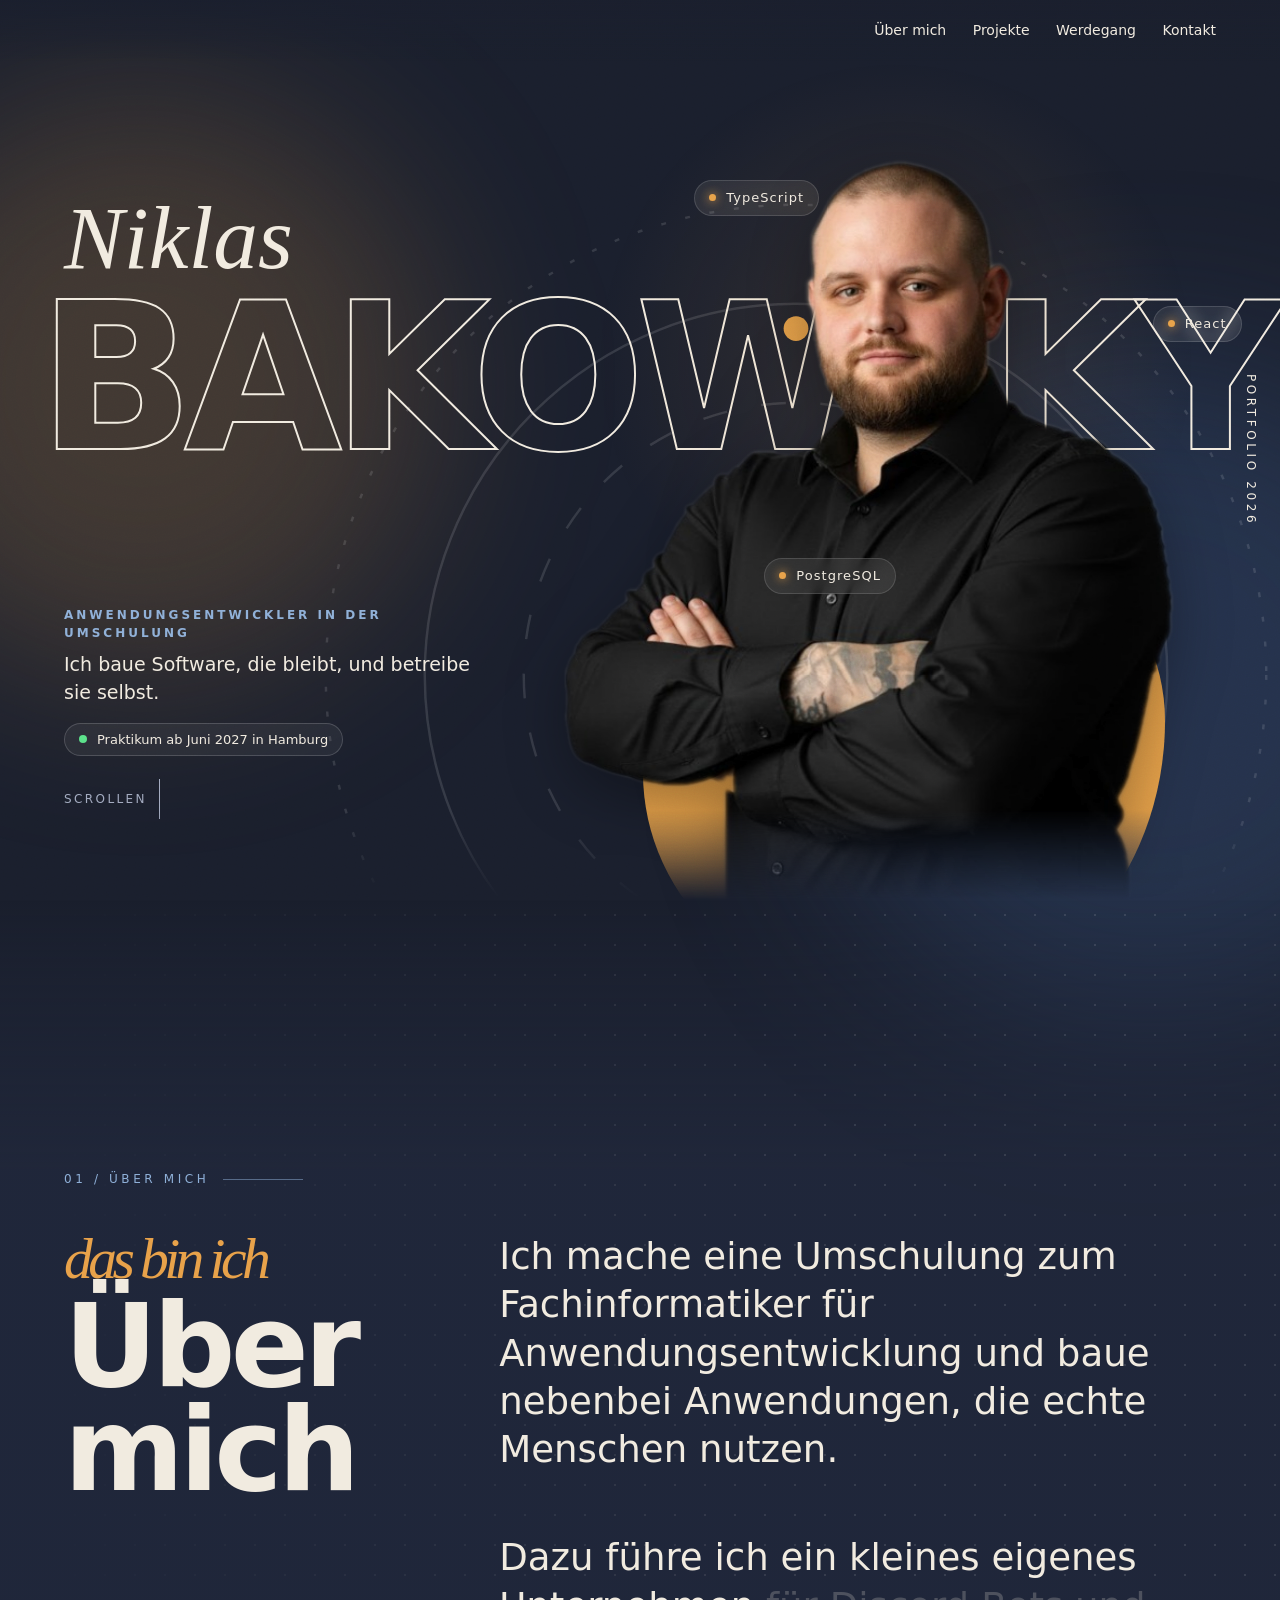
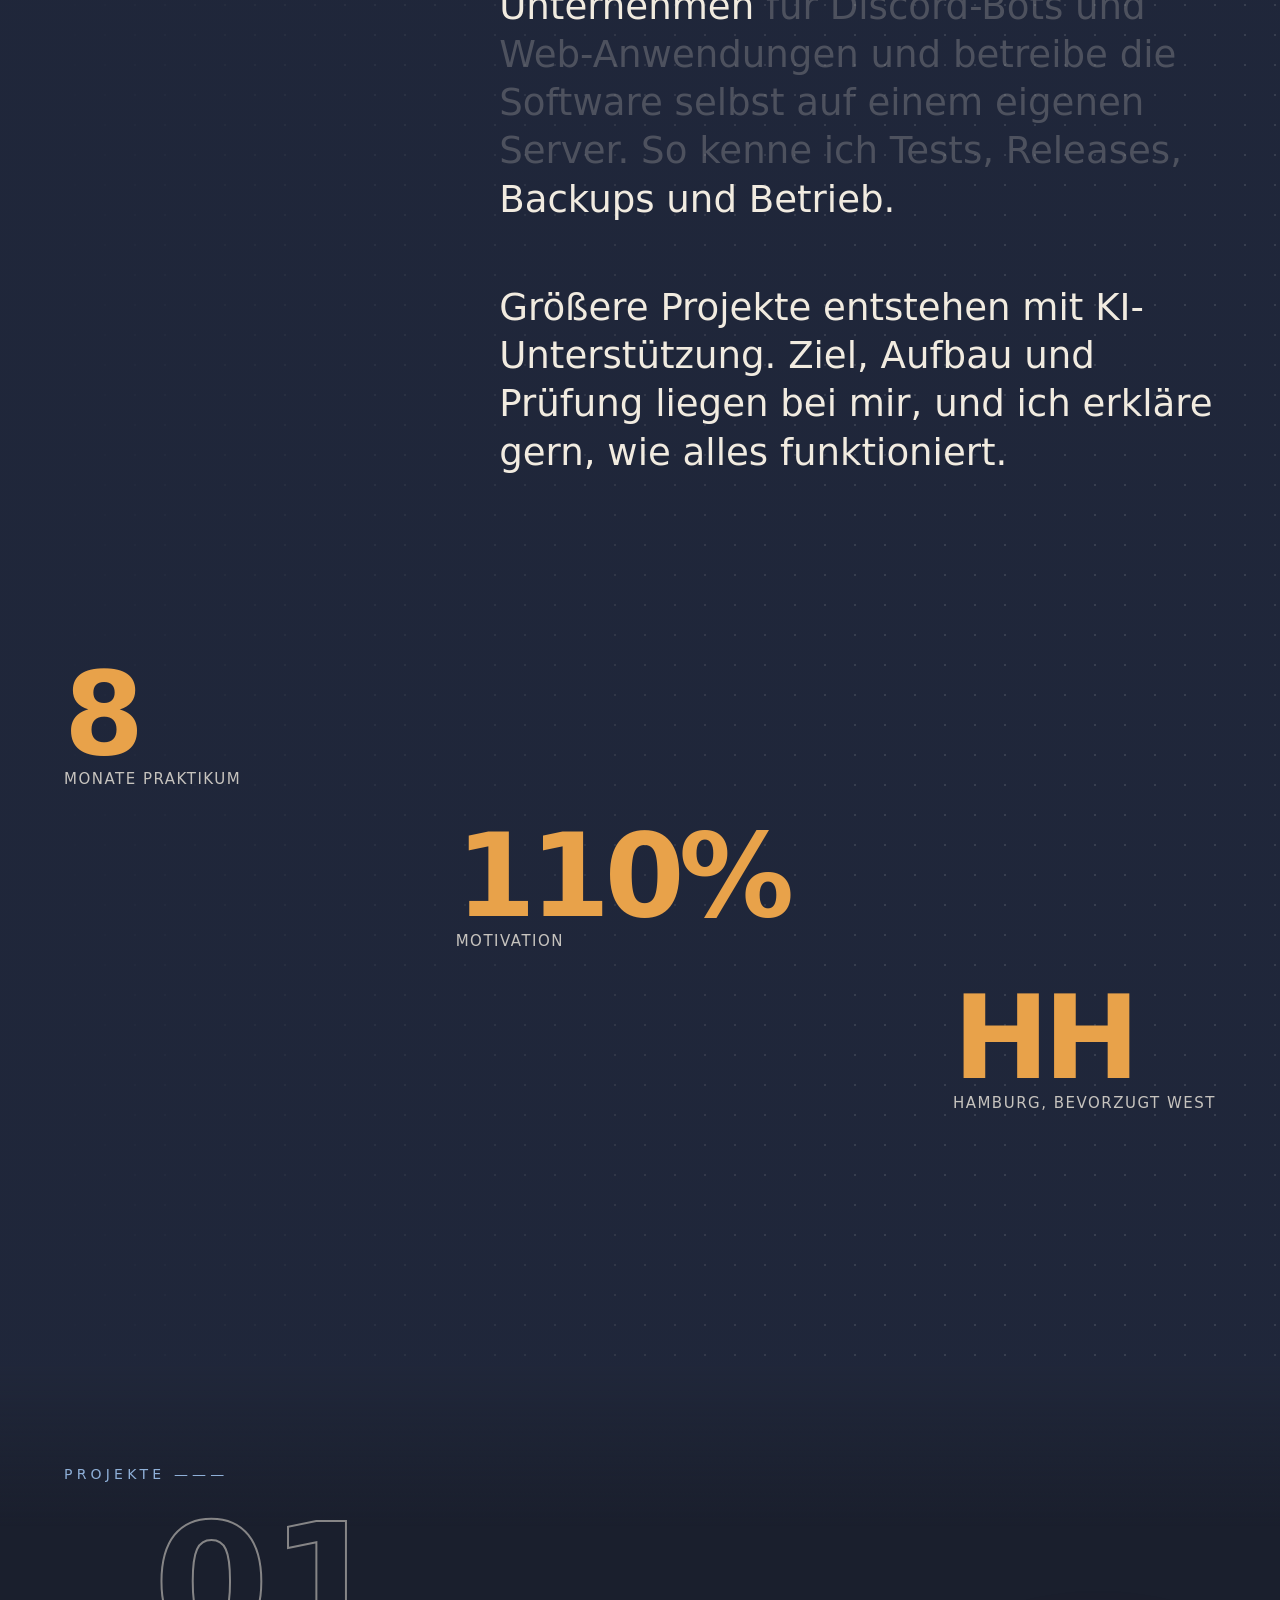
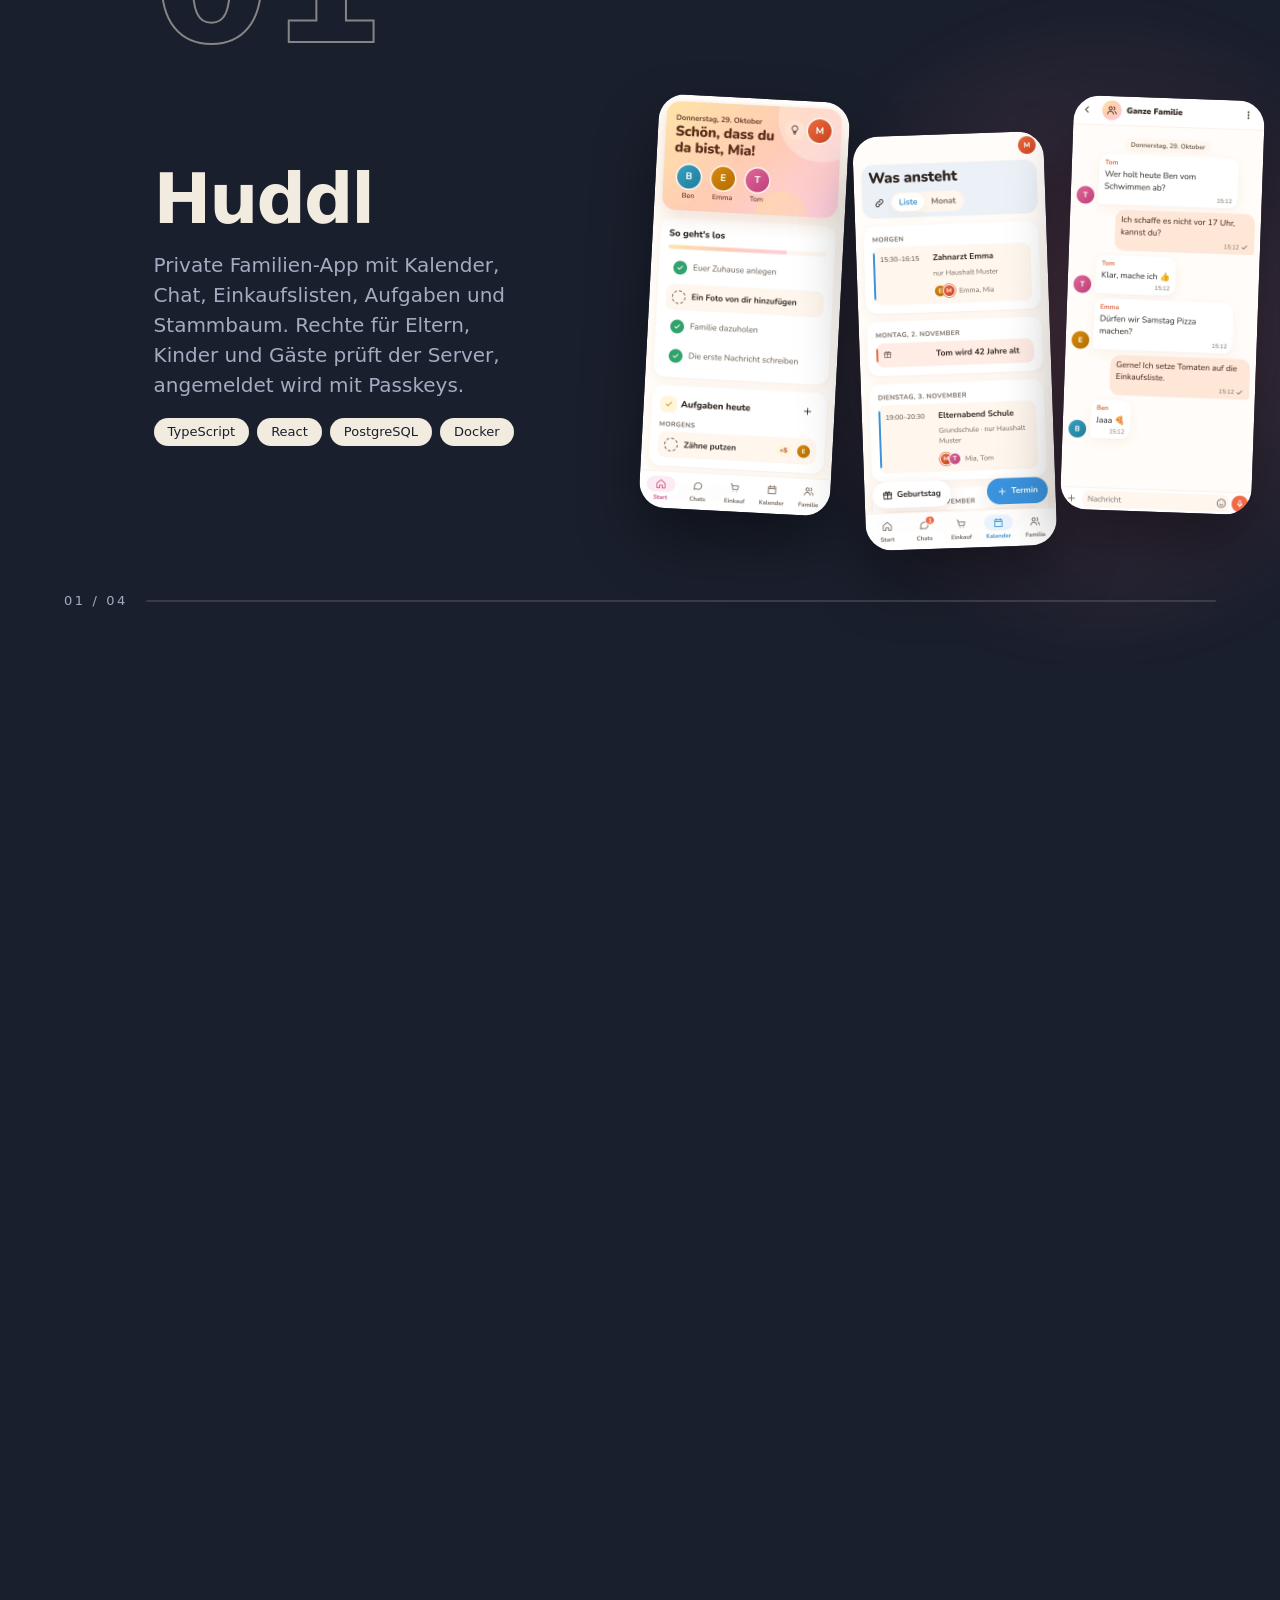
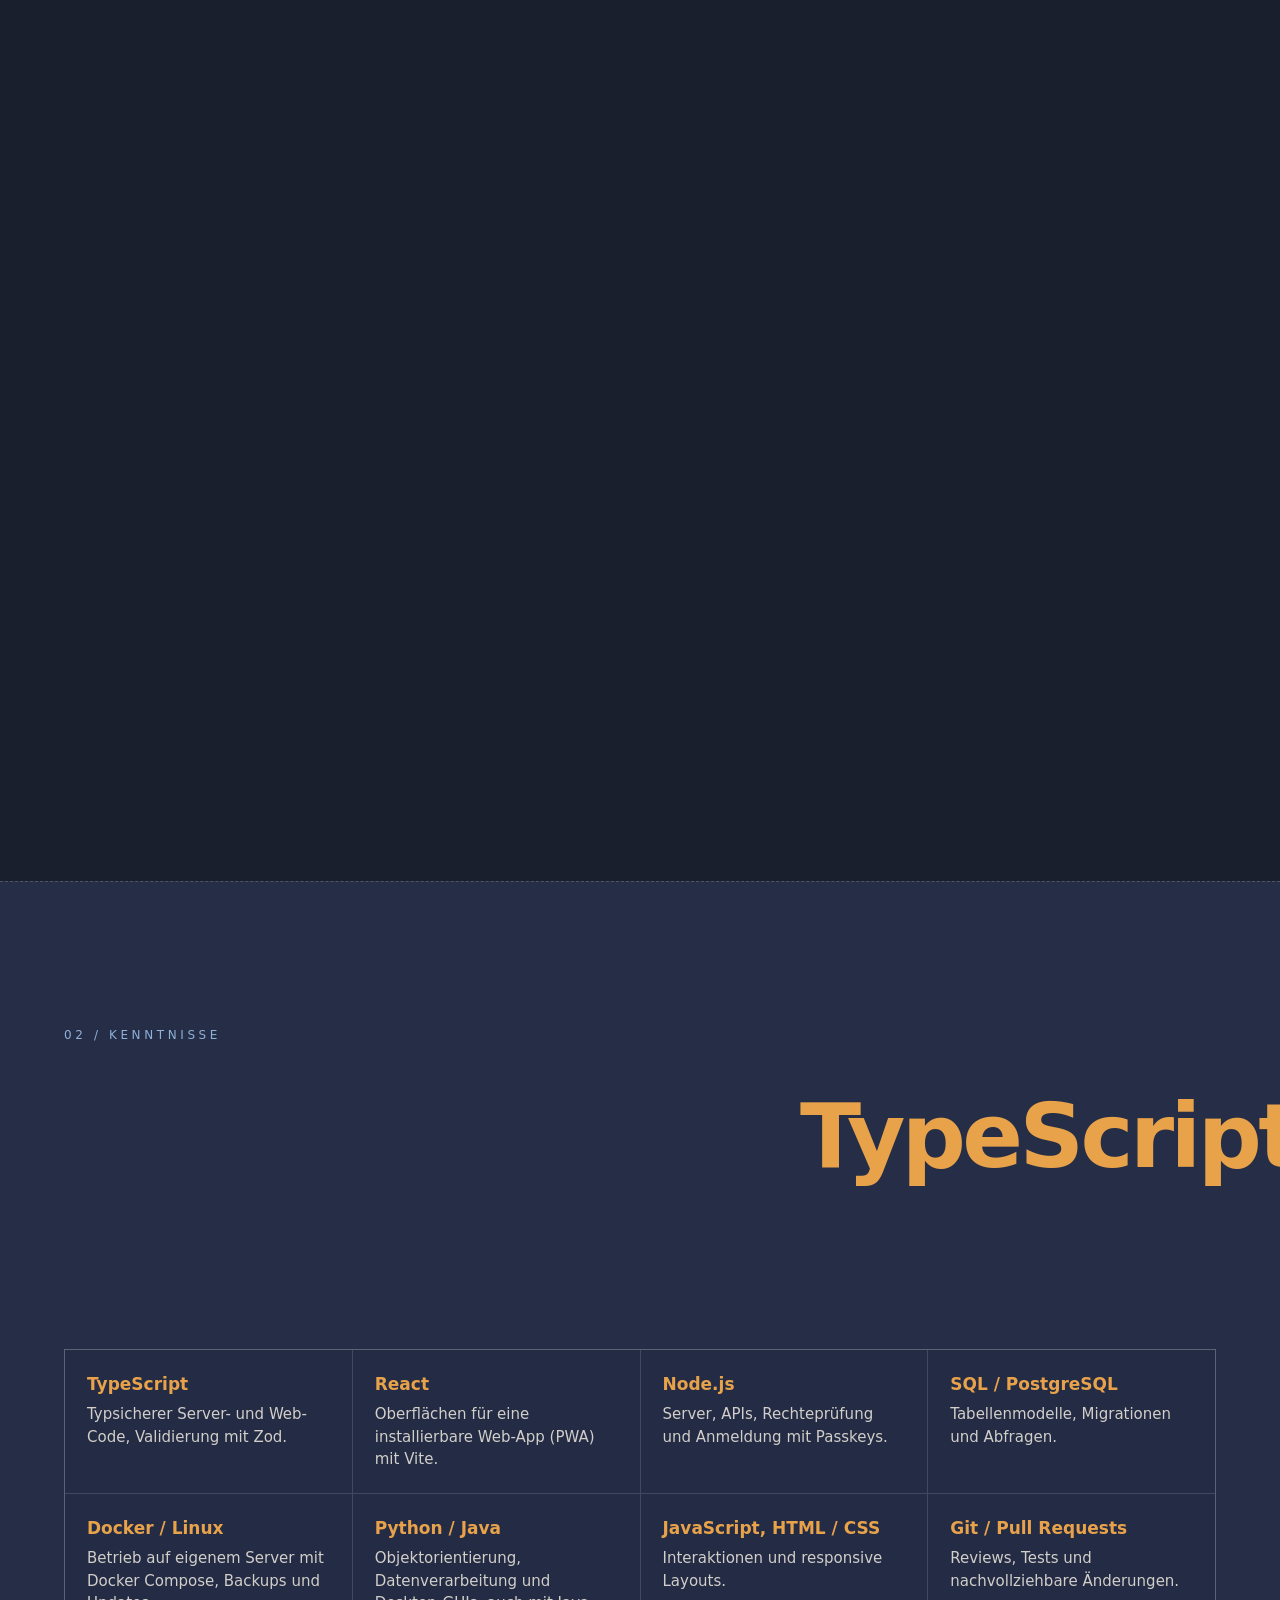
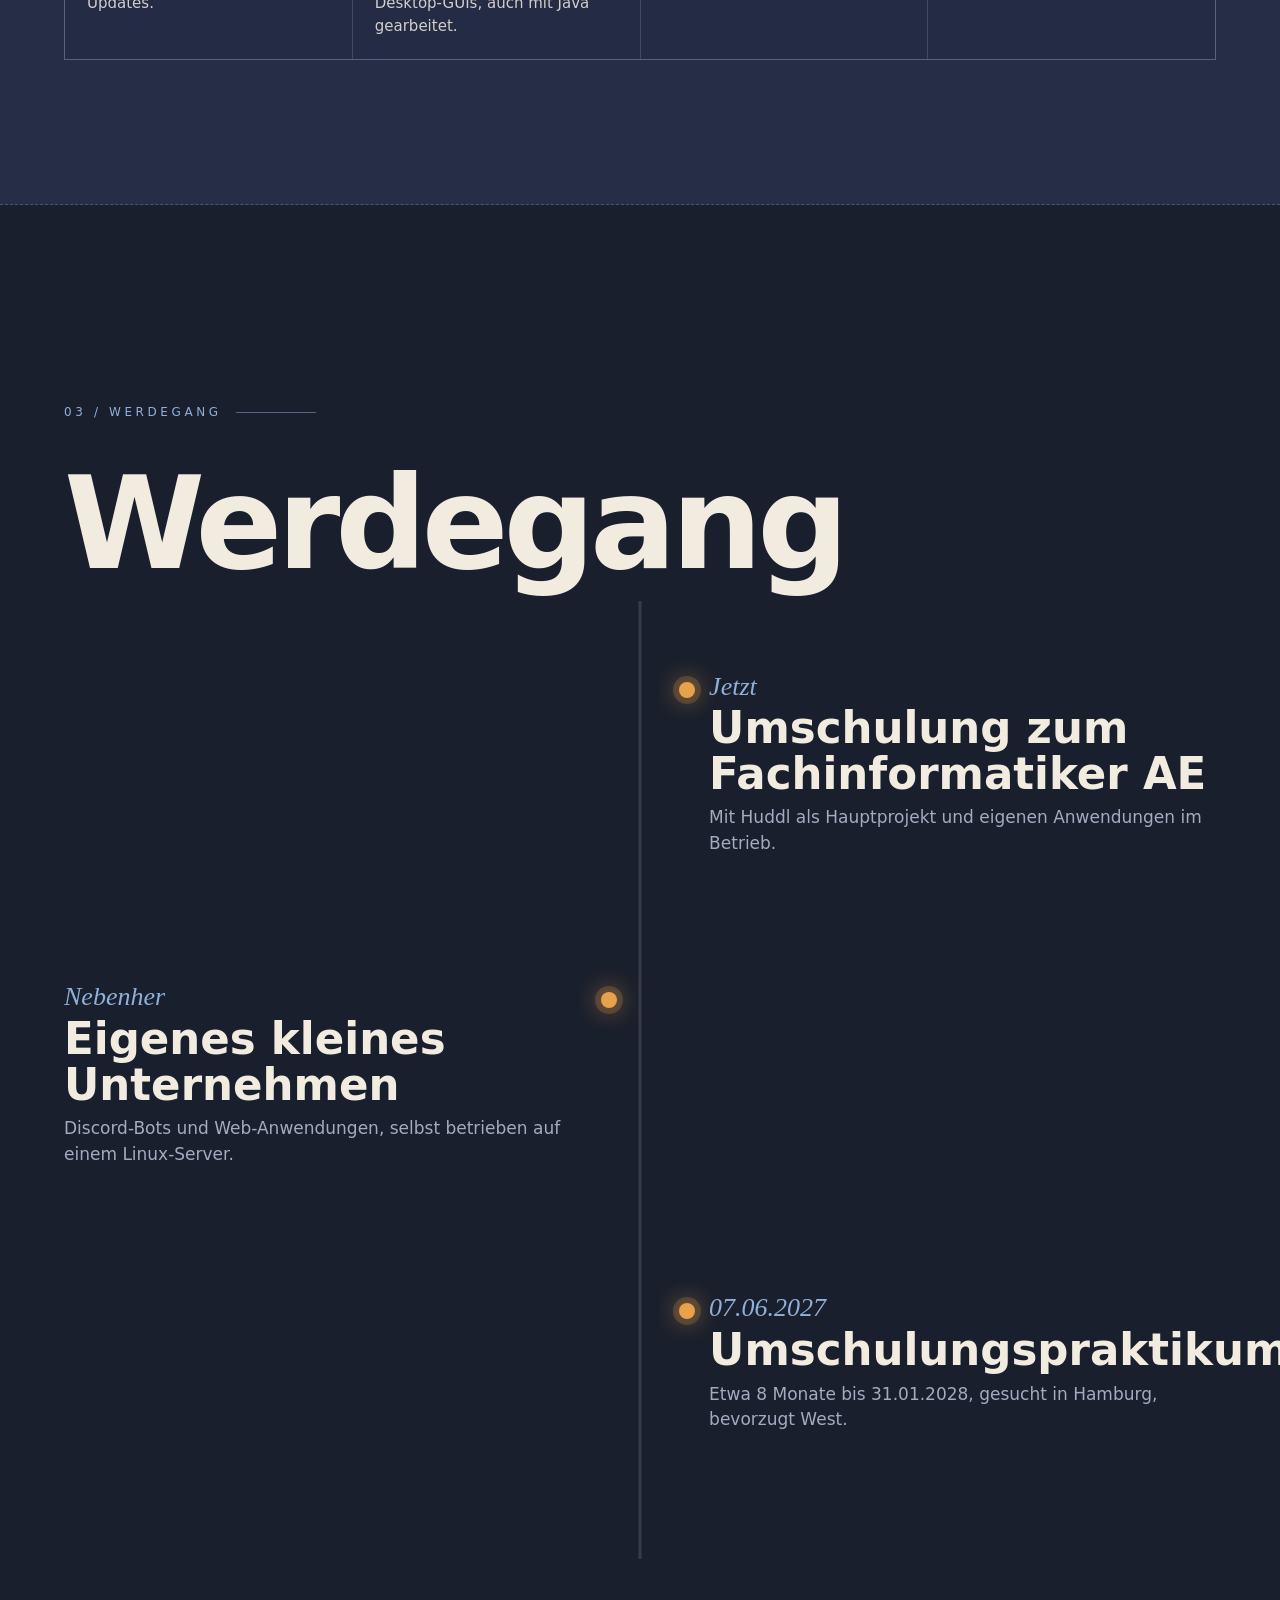
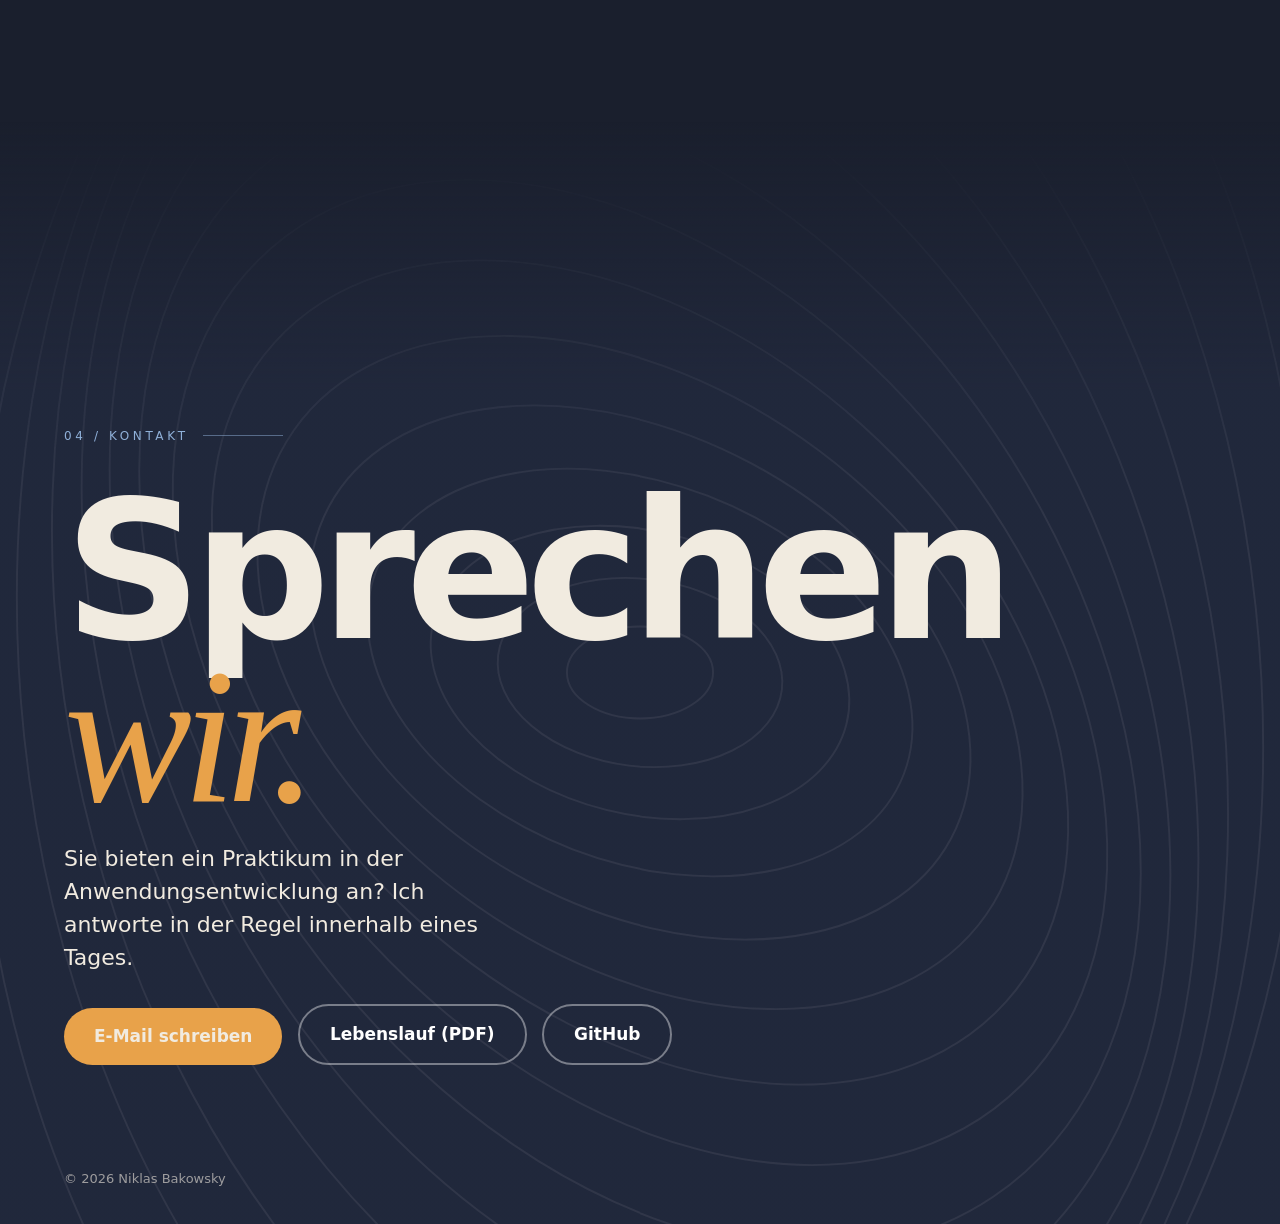
==== index.html @ 4701a584 "feat: Java in den Kenntnissen ergänzen Co-Authored-By: Claude Sonnet 5.5 <noreply@anthropic.com> Cla" ====
<!DOCTYPE html>
<html lang="de">
<head>
    <meta charset="UTF-8">
    <meta name="viewport" content="width=device-width, initial-scale=1.0">
    <meta
        name="description"
        content="Portfolio von Niklas Bakowsky: Umschulung zum Fachinformatiker für Anwendungsentwicklung, eigene Web-App Huddl mit TypeScript, React und PostgreSQL. Sucht ein Praktikum in Hamburg ab Juni 2027."
    >
    <title>Niklas Bakowsky | Anwendungsentwickler</title>
    <link rel="stylesheet" href="neu.css?v=20261116">
</head>
<body>
    <div id="progress"></div>
    <div class="orb orb-warm" id="orb-warm"></div>
    <div class="orb orb-cool" id="orb-cool"></div>

    <nav>
        <div>
            <a href="#about">Über mich</a>
            <a href="#projects">Projekte</a>
            <a href="#path">Werdegang</a>
            <a href="#contact">Kontakt</a>
        </div>
    </nav>

    <main>
        <section class="hero" id="hero">
            <svg class="rings" viewBox="0 0 400 400" fill="none" stroke="#fff" stroke-opacity=".12" aria-hidden="true">
                <circle cx="200" cy="200" r="190" stroke-dasharray="2 8"/>
                <circle cx="200" cy="200" r="150"/>
                <circle cx="200" cy="200" r="110" stroke-dasharray="10 14"/>
                <circle cx="200" cy="200" r="70"/>
                <circle cx="200" cy="60" r="5" fill="#e8a24a" stroke="none"/>
            </svg>
            <div class="forename">Niklas</div>
            <h1 class="surname" id="surname">BAKOWSKY</h1>
            <div class="blob" id="blob"></div>
            <img id="portrait" src="assets/niklas.png" width="615" height="717" alt="Niklas Bakowsky">
            <div class="intro">
                <span class="hello" id="hello" hidden></span>
                <b>ANWENDUNGSENTWICKLER IN DER UMSCHULUNG</b>
                Ich baue Software, die bleibt, und betreibe sie selbst.
                <br><span class="pill"><i></i>Praktikum ab Juni 2027 in Hamburg</span>
            </div>
            <div class="chip" style="right: 36vw; top: 20%">TypeScript</div>
            <div class="chip" style="right: 3vw; top: 34%; animation-delay: -2s">React</div>
            <div class="chip" style="right: 30vw; top: 62%; animation-delay: -4s">PostgreSQL</div>
            <div class="side">PORTFOLIO 2026</div>
            <div class="scroll-hint">SCROLLEN</div>
        </section>

        <section class="about" id="about">
            <div class="label">01 / ÜBER MICH</div>
            <div class="about-grid">
                <h2><span>das bin ich</span>Über mich</h2>
                <div id="about-text">
                    <p>Ich mache eine Umschulung zum Fachinformatiker für Anwendungsentwicklung und baue nebenbei Anwendungen, die echte Menschen nutzen.</p>
                    <p>Dazu führe ich ein kleines eigenes Unternehmen für Discord-Bots und Web-Anwendungen und betreibe die Software selbst auf einem eigenen Server. So kenne ich Tests, Releases, Backups und Betrieb.</p>
                    <p>Größere Projekte entstehen mit KI-Unterstützung. Ziel, Aufbau und Prüfung liegen bei mir, und ich erkläre gern, wie alles funktioniert.</p>
                </div>
            </div>
            <div class="nums">
                <div style="left: 0; top: 0"><b>8</b><span>Monate Praktikum</span></div>
                <div style="left: 34%; top: 18vh"><b>110%</b><span>Motivation</span></div>
                <div style="right: 0; top: 36vh"><b>HH</b><span>Hamburg, bevorzugt West</span></div>
            </div>
        </section>

        <section class="projects" id="projects">
            <div class="stage">
                <div class="project-progress"><span id="project-nr">01 / 04</span><div><i id="project-bar"></i></div></div>
                <div class="section-title">PROJEKTE ———</div>
                <div class="track" id="track">
                    <article class="project project-wide" style="--c: #e8728a44">
                        <div class="project-index">01</div>
                        <div>
                            <h3>Huddl</h3>
                            <p>Private Familien-App mit Kalender, Chat, Einkaufslisten, Aufgaben und Stammbaum. Rechte für Eltern, Kinder und Gäste prüft der Server, angemeldet wird mit Passkeys.</p>
                            <div class="tags"><i>TypeScript</i><i>React</i><i>PostgreSQL</i><i>Docker</i></div>
                        </div>
                        <div class="shots">
                            <button class="shot" type="button" data-gallery="0" aria-label="Startseite vergrößern"><img src="assets/huddl-start.webp" alt="Startseite von Huddl mit Demo-Daten" loading="lazy"></button>
                            <button class="shot" type="button" data-gallery="1" aria-label="Kalender vergrößern"><img src="assets/huddl-kalender.webp" alt="Kalender in Huddl" loading="lazy"></button>
                            <button class="shot" type="button" data-gallery="2" aria-label="Chat vergrößern"><img src="assets/huddl-chat.webp" alt="Familien-Chat in Huddl" loading="lazy"></button>
                        </div>
                    </article>
                    <article class="project" style="--c: #5b8fe244">
                        <div class="project-index">02</div>
                        <div>
                            <h3>Bots &amp; Web-Plattform</h3>
                            <p>Software für Discord-Communities mit Shop, Kundenbereich und Abos, betrieben auf einem eigenen Linux-Server mit Backups und Monitoring.</p>
                            <div class="tags"><i>TypeScript</i><i>Docker</i><i>Linux</i></div>
                        </div>
                        <div class="term">$ ./backup.sh<br>ok · verschlüsselt<br>ok · extern gesichert<br>03:17 fertig</div>
                    </article>
                    <article class="project" style="--c: #5be2a044">
                        <div class="project-index">03</div>
                        <div>
                            <h3>Klassenbot</h3>
                            <p>Discord-Bot für meine Umschulungsklasse mit Berichtsheft, Terminen und einem Wissensbereich mit rund 100 Lernartikeln.</p>
                            <div class="tags"><i>TypeScript</i><i>SQLite</i><i>Discord</i></div>
                        </div>
                        <div class="term">&gt; /berichtsheft<br>&gt; Erinnerung geplant<br>&gt; Wissen: 100 Artikel</div>
                    </article>
                    <article class="project" style="--c: #e2c05b44">
                        <div class="project-index">04</div>
                        <div>
                            <h3>Python-Projekte</h3>
                            <p>Meine ersten eigenen Anwendungen aus der Umschulung, objektorientiert und öffentlich auf GitHub.</p>
                            <div class="tags"><i>Python</i><i>Tkinter</i><i>OOP</i></div>
                            <p class="lk">
                                <a href="https://github.com/nikhh53/python-ticket-system" rel="noopener">Ticketsystem</a> ·
                                <a href="https://github.com/nikhh53/pokemon-minigame" rel="noopener">Pokémon Minigame</a>
                            </p>
                        </div>
                        <div class="term">class Ticket:<br>&nbsp;&nbsp;def schliessen(self):<br>&nbsp;&nbsp;&nbsp;&nbsp;self.status = "zu"</div>
                    </article>
                </div>
            </div>
        </section>

        <section class="skills" aria-label="Kenntnisse">
            <small class="label" style="padding: 0 5vw">02 / KENNTNISSE</small>
            <div class="row" id="skills-a" aria-hidden="true">TypeScript <span class="sep">✦</span> React <span class="sep">✦</span> Node.js <span class="sep">✦</span> PostgreSQL <span class="sep">✦</span> Docker <span class="sep">✦</span></div>
            <div class="row outline" id="skills-b" aria-hidden="true">Linux <span class="sep">✦</span> Java <span class="sep">✦</span> Python <span class="sep">✦</span> SQL <span class="sep">✦</span> Git <span class="sep">✦</span> Pull Requests <span class="sep">✦</span></div>
            <dl class="skill-list">
                <div><dt>TypeScript</dt><dd>Typsicherer Server- und Web-Code, Validierung mit Zod.</dd></div>
                <div><dt>React</dt><dd>Oberflächen für eine installierbare Web-App (PWA) mit Vite.</dd></div>
                <div><dt>Node.js</dt><dd>Server, APIs, Rechteprüfung und Anmeldung mit Passkeys.</dd></div>
                <div><dt>SQL / PostgreSQL</dt><dd>Tabellenmodelle, Migrationen und Abfragen.</dd></div>
                <div><dt>Docker / Linux</dt><dd>Betrieb auf eigenem Server mit Docker Compose, Backups und Updates.</dd></div>
                <div><dt>Python / Java</dt><dd>Objektorientierung, Datenverarbeitung und Desktop-GUIs, auch mit Java gearbeitet.</dd></div>
                <div><dt>JavaScript, HTML / CSS</dt><dd>Interaktionen und responsive Layouts.</dd></div>
                <div><dt>Git / Pull Requests</dt><dd>Reviews, Tests und nachvollziehbare Änderungen.</dd></div>
            </dl>
        </section>

        <section class="path" id="path">
            <div class="label">03 / WERDEGANG</div>
            <h2>Werdegang</h2>
            <div class="path-line-track"><i id="path-line"></i></div>
            <div class="step reveal"><small>Jetzt</small><h3>Umschulung zum Fachinformatiker AE</h3><p>Mit Huddl als Hauptprojekt und eigenen Anwendungen im Betrieb.</p></div>
            <div class="step reveal"><small>Nebenher</small><h3>Eigenes kleines Unternehmen</h3><p>Discord-Bots und Web-Anwendungen, selbst betrieben auf einem Linux-Server.</p></div>
            <div class="step reveal"><small>07.06.2027</small><h3>Umschulungspraktikum</h3><p>Etwa 8 Monate bis 31.01.2028, gesucht in Hamburg, bevorzugt West.</p></div>
        </section>

        <section class="contact" id="contact">
            <div class="label">04 / KONTAKT</div>
            <h2>Sprechen<br><em>wir.</em></h2>
            <p>Sie bieten ein Praktikum in der Anwendungsentwicklung an? Ich antworte in der Regel innerhalb eines Tages.</p>
            <a class="button" href="mailto:nikhh53@gmail.com">E-Mail schreiben</a>
            <a class="button ghost" href="lebenslauf.pdf">Lebenslauf (PDF)</a>
            <a class="button ghost" href="https://github.com/nikhh53" rel="noopener">GitHub</a>
            <div class="footer">© 2026 Niklas Bakowsky</div>
        </section>
    </main>

    <div class="lightbox" id="lightbox" hidden role="dialog" aria-modal="true" aria-label="Huddl-Screenshots">
        <button class="lightbox-close" type="button" aria-label="Schließen">×</button>
        <button class="lightbox-nav" type="button" data-step="-1" aria-label="Vorheriger Screenshot">‹</button>
        <img id="lightbox-img" alt="">
        <button class="lightbox-nav" type="button" data-step="1" aria-label="Nächster Screenshot">›</button>
        <p class="lightbox-note">Screenshots mit erfundenen Demo-Daten</p>
    </div>

    <script src="neu.js?v=20261116"></script>
</body>
</html>
---- neu.css ----
:root {
    --sand: #1a1f2d;
    --ink: #f1ebe0;
    --slate: #242c42;
    --amber: #e8a24a;
    --blue: #8fb0d8;
    --m: #a3abc0;
}

* {
    margin: 0;
    box-sizing: border-box;
}

html {
    scroll-behavior: smooth;
}

body {
    background: var(--sand);
    color: var(--ink);
    font: 17px/1.5 system-ui,sans-serif;
    overflow-x: hidden;
}

#progress {
    position: fixed;
    top: 0;
    left: 0;
    height: 4px;
    width: 100%;
    background: var(--amber);
    transform-origin: 0 50%;
    transform: scaleX(0);
    z-index: 20;
}

nav {
    position: fixed;
    top: 0;
    left: 0;
    right: 0;
    display: flex;
    justify-content: flex-end;
    align-items: center;
    padding: 20px 5vw;
    z-index: 10;
    color: var(--ink);
    font-size: 14px;
    background: linear-gradient(var(--sand),transparent);
}

nav a {
    color: inherit;
    text-decoration: none;
    margin-left: 22px;
}

.js .reveal {
    opacity: 0;
    transform: translateY(40px);
    transition: opacity .8s,transform .8s;
}

.js .reveal.in {
    opacity: 1;
    transform: none;
}

/* Hero */ .hero {
    -webkit-mask-image: linear-gradient(#000 90%,transparent);
    mask-image: linear-gradient(#000 90%,transparent);
    position: relative;
    height: 100vh;
    min-height: 620px;
    overflow: hidden;
}

.hero .surname {
    position: absolute;
    left: 3vw;
    top: 33%;
    font-size: min(16vw,280px);
    font-weight: 900;
    letter-spacing: -.05em;
    line-height: .8;
    color: transparent;
    -webkit-text-stroke: 2px var(--ink);
    white-space: nowrap;
    z-index: 1;
    will-change: transform;
}

.hero .forename {
    position: absolute;
    left: 5vw;
    top: 19%;
    font-size: min(7vw,110px);
    font-weight: 300;
    font-style: italic;
    font-family: Georgia,serif;
    z-index: 1;
}

.hero .blob {
    position: absolute;
    right: 9vw;
    bottom: -12vh;
    width: min(58vh,48vw);
    aspect-ratio: 1;
    border-radius: 46% 54% 50% 50%/55% 45% 55% 45%;
    background: var(--amber);
    z-index: 0;
    will-change: transform;
}

.hero img {
    position: absolute;
    right: 5vw;
    bottom: 0;
    width: auto;
    height: 86vh;
    z-index: 2;
    will-change: transform;
    filter: drop-shadow(0 20px 30px #00000055);
}

.hero .intro {
    position: absolute;
    left: 5vw;
    bottom: 16vh;
    max-width: min(460px,34vw);
    z-index: 3;
    font-size: 19px;
}

.hero .intro b {
    display: block;
    font-size: 12px;
    letter-spacing: .25em;
    color: var(--blue);
    margin-bottom: 8px;
}

.hero .side {
    position: absolute;
    right: 1.6vw;
    top: 50%;
    writing-mode: vertical-rl;
    font-size: 12px;
    letter-spacing: .3em;
    z-index: 3;
    transform: translateY(-50%);
}

/* Über mich */ .about {
    position: relative;
    background: var(--slate);
    color: #f1ebe0;
    padding: 30vh 5vw 18vh;
}

.about .about-grid {
    display: grid;
    grid-template-columns: .8fr 1.6fr;
    gap: 6vw;
}

.about h2 {
    position: sticky;
    top: 18vh;
    align-self: start;
    font-size: min(9vw,130px);
    line-height: .9;
    font-weight: 900;
    letter-spacing: -.04em;
}

.about h2 span {
    display: block;
    color: var(--amber);
    font-family: Georgia,serif;
    font-weight: 300;
    font-style: italic;
    font-size: .5em;
    margin-bottom: 10px;
}

.about p {
    font-size: clamp(24px,2.9vw,40px);
    line-height: 1.3;
    font-weight: 500;
    margin-bottom: 60px;
}

.about .word {
    opacity: .22;
    transition: opacity .25s;
}

.about .word.on {
    opacity: 1;
}

.nums {
    margin-top: 14vh;
    position: relative;
    height: 60vh;
}

.nums div {
    position: absolute;
}

.nums b {
    display: block;
    font-size: min(9vw,120px);
    line-height: .9;
    font-weight: 900;
    color: var(--amber);
    letter-spacing: -.05em;
}

.nums span {
    font-size: 15px;
    letter-spacing: .1em;
    text-transform: uppercase;
    opacity: .8;
}

/* Projekte */ .projects {
    position: relative;
    background: linear-gradient(var(--slate),var(--sand) 18vh);
}

.projects .stage {
    position: sticky;
    top: 0;
    height: 100vh;
    overflow: hidden;
}

.projects .section-title {
    position: absolute;
    left: 5vw;
    top: 11vh;
    font-size: 14px;
    letter-spacing: .3em;
    color: var(--blue);
    z-index: 3;
}

.track {
    position: absolute;
    left: 0;
    top: 0;
    height: 100%;
    display: flex;
    align-items: center;
    gap: 7vw;
    padding: 0 12vw 0 12vw;
    will-change: transform;
}

.project {
    flex: none;
    width: min(78vw,980px);
    display: grid;
    grid-template-columns: 1fr 1fr;
    gap: 3vw;
    align-items: center;
}

.project .project-index {
    font-size: min(13vw,180px);
    font-weight: 900;
    line-height: .8;
    color: transparent;
    -webkit-text-stroke: 2px var(--ink);
    opacity: .5;
    grid-column: 1/-1;
    margin-bottom: 1vh;
}

.project h3 {
    font-size: min(5.4vw,72px);
    line-height: 1;
    letter-spacing: -.03em;
}

.project p {
    margin-top: 16px;
    color: var(--m);
    font-size: 20px;
    max-width: 380px;
}

.tags {
    display: flex;
    gap: 8px;
    flex-wrap: wrap;
    margin-top: 18px;
}

.tags i {
    font-style: normal;
    background: var(--ink);
    color: var(--sand);
    border-radius: 99px;
    padding: 4px 14px;
    font-size: 13px;
}

.project .shot {
    padding: 0;
    border: 0;
    background: none;
    cursor: zoom-in;
    transform: rotate(3deg);
    transition: transform .3s;
}

.project .shot:hover {
    transform: rotate(0) scale(1.03);
}

.project img {
    display: block;
    width: auto;
    max-width: 100%;
    max-height: 50vh;
    border-radius: 26px;
    box-shadow: 0 30px 60px #00000066;
}

.term {
    background: #0f1320;
    color: #bfe8c8;
    border-radius: 18px;
    padding: 22px;
    font: 15px/1.7 ui-monospace,Consolas,monospace;
    transform: rotate(-2deg);
    box-shadow: 0 30px 60px #00000066;
}

/* Kenntnisse */ .skills {
    background: #2b3552;
    padding: 16vh 0;
    overflow: hidden;
}

.skills .row {
    color: var(--amber);
    white-space: nowrap;
    font-size: min(7vw,100px);
    font-weight: 900;
    letter-spacing: -.04em;
    line-height: 1.05;
    will-change: transform;
}

.skills .row.outline {
    -webkit-text-stroke: 2px var(--ink);
    color: transparent;
}

.skills small {
    display: block;
    padding: 0 5vw 4vh;
    letter-spacing: .3em;
    font-size: 12px;
}

/* Werdegang */ .path {
    padding: 22vh 5vw 18vh;
    position: relative;
}

.path h2 {
    font-size: min(10vw,150px);
    font-weight: 900;
    letter-spacing: -.04em;
    line-height: .9;
    margin-bottom: 10vh;
}

.path .path-line-track {
    position: absolute;
    left: 50%;
    top: 44vh;
    bottom: 18vh;
    width: 3px;
    background: #ffffff22;
    transform: translateX(-50%);
}

.path .path-line-track i {
    display: block;
    width: 100%;
    height: 100%;
    background: var(--blue);
    transform-origin: 0 0;
    transform: scaleY(0);
}

.path .step {
    width: 44%;
    margin-bottom: 14vh;
    position: relative;
}

.path .step:nth-child(odd) {
    margin-left: 0;
}

.path .step:nth-child(even) {
    margin-left: 56%;
}

.path .step small {
    font: italic 26px Georgia,serif;
    color: var(--blue);
}

.path .step h3 {
    font-size: clamp(26px,3.4vw,46px);
    line-height: 1.05;
    margin: 4px 0 8px;
}

.path .step p {
    color: var(--m);
}

/* Kontakt */ .contact {
    position: relative;
    background: linear-gradient(var(--sand),var(--slate) 30vh);
    color: #f1ebe0;
    padding: 34vh 5vw 0;
    min-height: 110vh;
    overflow: hidden;
}

.contact h2 {
    font-size: min(15vw,240px);
    font-weight: 900;
    letter-spacing: -.05em;
    line-height: .85;
}

.contact h2 em {
    font-family: Georgia,serif;
    font-weight: 300;
    color: var(--amber);
}

.contact p {
    margin: 24px 0;
    font-size: 22px;
    max-width: 420px;
}

.button {
    display: inline-block;
    background: var(--amber);
    color: var(--ink);
    padding: 16px 30px;
    border-radius: 99px;
    font-weight: 700;
    margin: 6px 10px 6px 0;
    text-decoration: none;
}

.button.ghost {
    background: transparent;
    color: #fff;
    border: 2px solid #fff6;
}

.footer {
    margin-top: 10vh;
    padding-bottom: 4vh;
    font-size: 13px;
    opacity: .6;
}

@media(max-width:800px) {
    .project-wide {
        width: 82vw;
        grid-template-columns: 1fr;
    }
    .shots img {
        max-height: 22vh;
    }
    .hero .surname {
        font-size: 16.5vw;
        top: 24%;
    }
    .hero .forename {
        font-size: 11vw;
        top: 14%;
    }
    .hero img {
        height: 40vh;
        right: -10vw;
    }
    .hero .blob {
        width: 70vw;
        right: -10vw;
    }
    .hero .intro {
        top: 36%;
        bottom: auto;
        max-width: 230px;
        font-size: 16px;
    }
    .hero .side,nav a {
        display: none;
    }
    .about .about-grid {
        grid-template-columns: 1fr;
    }
    .about h2 {
        position: static;
        margin-bottom: 6vh;
        font-size: 18vw;
    }
    .project {
        grid-template-columns: 1fr;
        width: 82vw;
    }
    .project h3 {
        font-size: 9vw;
    }
    .project p {
        font-size: 16px;
    }
    .project .project-index {
        font-size: 22vw;
    }
    .project img {
        max-width: 130px;
    }
    .projects .section-title {
        top: 10vh;
    }
    .path .step,.path .step:nth-child(even) {
        width: 84%;
        margin-left: 16%;
    }
    .path .path-line-track {
        left: 4%;
    }
    .contact h2 {
        font-size: 19vw;
    }
    .nums {
        height: 70vh;
    }
}

body:before {
    content: "";
    position: fixed;
    inset: 0;
    background: url("data:image/svg+xml,%3Csvg%20xmlns%3D%27http%3A//www.w3.org/2000/svg%27%20width%3D%27220%27%20height%3D%27220%27%3E%3Cfilter%20id%3D%27n%27%3E%3CfeTurbulence%20type%3D%27fractalNoise%27%20baseFrequency%3D%27.9%27%20numOctaves%3D%272%27%20stitchTiles%3D%27stitch%27/%3E%3C/filter%3E%3Crect%20width%3D%27100%25%27%20height%3D%27100%25%27%20filter%3D%27url%28%23n%29%27/%3E%3C/svg%3E");
    opacity: .07;
    pointer-events: none;
    z-index: 30;
    mix-blend-mode: overlay;
}

.orb {
    position: fixed;
    border-radius: 50%;
    filter: blur(90px);
    z-index: -1;
    pointer-events: none;
    will-change: transform;
}

.orb-warm {
    width: 46vw;
    height: 46vw;
    background: #e8a24a30;
    left: -12vw;
    top: 10vh;
}

.orb-cool {
    width: 52vw;
    height: 52vw;
    background: #3d5a8a55;
    right: -16vw;
    top: 40vh;
}

.about {
    background: linear-gradient(transparent,rgba(36,44,66,.62) 30vh)!important;
}

.projects {
    background: linear-gradient(rgba(36,44,66,.62),transparent 18vh)!important;
}

.skills {
    background: rgba(43,53,82,.7)!important;
}

.contact {
    background: linear-gradient(transparent,rgba(36,44,66,.7) 30vh)!important;
}

.label {
    font-size: 12px;
    letter-spacing: .3em;
    color: var(--blue);
    display: flex;
    align-items: center;
    gap: 14px;
    margin-bottom: 5vh;
}

.label:after {
    content: "";
    height: 1px;
    width: 80px;
    background: var(--blue);
    opacity: .5;
}

.about:after {
    content: "";
    position: absolute;
    inset: 0;
    background-image: radial-gradient(#ffffff1c 1.2px,transparent 1.3px);
    background-size: 30px 30px;
    -webkit-mask-image: linear-gradient(90deg,transparent,#000 70%);
    mask-image: linear-gradient(90deg,transparent,#000 70%);
    pointer-events: none;
}

.about>* {
    position: relative;
    z-index: 1;
}

.hero:after {
    content: "";
    position: absolute;
    inset: 0;
    background: radial-gradient(500px circle at var(--mx,70%) var(--my,40%),#e8a24a1f,transparent 60%);
    pointer-events: none;
    z-index: 1;
}

.rings {
    position: absolute;
    right: calc(9vw - 14vh);
    bottom: -30vh;
    width: min(110vh,90vw);
    aspect-ratio: 1;
    z-index: 0;
    animation: sp 60s linear infinite;
}

@keyframes sp {
    to {
        transform: rotate(360deg);
    }
}

.chip {
    position: absolute;
    z-index: 3;
    font-size: 13px;
    letter-spacing: .08em;
    display: flex;
    align-items: center;
    gap: 10px;
    color: var(--ink);
    background: #ffffff12;
    border: 1px solid #ffffff22;
    backdrop-filter: blur(8px);
    padding: 7px 14px;
    border-radius: 99px;
    animation: fl 6s ease-in-out infinite;
}

.chip:before {
    content: "";
    width: 7px;
    height: 7px;
    border-radius: 50%;
    background: var(--amber);
    box-shadow: 0 0 10px var(--amber);
}

@keyframes fl {
    50% {
        transform: translateY(-10px);
    }
}

.pill {
    display: inline-flex;
    align-items: center;
    gap: 10px;
    margin-top: 16px;
    font-size: 13px;
    border: 1px solid #ffffff2a;
    border-radius: 99px;
    padding: 6px 14px;
    background: #ffffff0d;
}

.pill i {
    width: 8px;
    height: 8px;
    border-radius: 50%;
    background: #5be28a;
    box-shadow: 0 0 0 0 #5be28a;
    animation: pu 2s infinite;
}

@keyframes pu {
    70% {
        box-shadow: 0 0 0 10px #5be28a00;
    }
}

.project:before {
    content: "";
    position: absolute;
    width: 60%;
    aspect-ratio: 1;
    right: -10%;
    top: 10%;
    background: radial-gradient(var(--c,#e8a24a33),transparent 65%);
    z-index: -1;
    filter: blur(20px);
}

.project {
    position: relative;
}

.project-progress {
    position: absolute;
    left: 5vw;
    right: 5vw;
    bottom: 6vh;
    display: flex;
    align-items: center;
    gap: 18px;
    font-size: 13px;
    letter-spacing: .2em;
    color: var(--m);
    z-index: 3;
}

.project-progress div {
    flex: 1;
    height: 2px;
    background: #ffffff22;
    border-radius: 9px;
    overflow: hidden;
}

.project-progress i {
    display: block;
    height: 100%;
    background: var(--amber);
    width: 0;
}

.skills .sep {
    color: var(--ink);
    opacity: .5;
    margin: 0 .15em;
    font-size: .5em;
    vertical-align: middle;
}

.skills {
    border-top: 1px dashed #ffffff30;
    border-bottom: 1px dashed #ffffff30;
}

.path .step:before {
    content: "";
    position: absolute;
    top: 10px;
    width: 16px;
    height: 16px;
    border-radius: 50%;
    background: var(--amber);
    box-shadow: 0 0 0 6px #e8a24a33,0 0 24px var(--amber);
}

.path .step:nth-child(odd):before {
    left: calc(100% + 6%);
}

.path .step:nth-child(even):before {
    left: -6%;
}

.contact:before {
    content: "";
    position: absolute;
    inset: 0;
    background: url("data:image/svg+xml,%3Csvg%20xmlns%3D%27http%3A//www.w3.org/2000/svg%27%20width%3D%27800%27%20height%3D%27600%27%3E%3Cellipse%20cx%3D%27400%27%20cy%3D%27300%27%20rx%3D%2740%27%20ry%3D%2725%27%20transform%3D%27rotate%280%20400%20300%29%27%20fill%3D%27none%27%20stroke%3D%27white%27%20stroke-opacity%3D%27.07%27/%3E%3Cellipse%20cx%3D%27400%27%20cy%3D%27300%27%20rx%3D%2778%27%20ry%3D%2751%27%20transform%3D%27rotate%287%20400%20300%29%27%20fill%3D%27none%27%20stroke%3D%27white%27%20stroke-opacity%3D%27.07%27/%3E%3Cellipse%20cx%3D%27400%27%20cy%3D%27300%27%20rx%3D%27116%27%20ry%3D%2777%27%20transform%3D%27rotate%2814%20400%20300%29%27%20fill%3D%27none%27%20stroke%3D%27white%27%20stroke-opacity%3D%27.07%27/%3E%3Cellipse%20cx%3D%27400%27%20cy%3D%27300%27%20rx%3D%27154%27%20ry%3D%27103%27%20transform%3D%27rotate%2821%20400%20300%29%27%20fill%3D%27none%27%20stroke%3D%27white%27%20stroke-opacity%3D%27.07%27/%3E%3Cellipse%20cx%3D%27400%27%20cy%3D%27300%27%20rx%3D%27192%27%20ry%3D%27129%27%20transform%3D%27rotate%2828%20400%20300%29%27%20fill%3D%27none%27%20stroke%3D%27white%27%20stroke-opacity%3D%27.07%27/%3E%3Cellipse%20cx%3D%27400%27%20cy%3D%27300%27%20rx%3D%27230%27%20ry%3D%27155%27%20transform%3D%27rotate%2835%20400%20300%29%27%20fill%3D%27none%27%20stroke%3D%27white%27%20stroke-opacity%3D%27.07%27/%3E%3Cellipse%20cx%3D%27400%27%20cy%3D%27300%27%20rx%3D%27268%27%20ry%3D%27181%27%20transform%3D%27rotate%2842%20400%20300%29%27%20fill%3D%27none%27%20stroke%3D%27white%27%20stroke-opacity%3D%27.07%27/%3E%3Cellipse%20cx%3D%27400%27%20cy%3D%27300%27%20rx%3D%27306%27%20ry%3D%27207%27%20transform%3D%27rotate%2849%20400%20300%29%27%20fill%3D%27none%27%20stroke%3D%27white%27%20stroke-opacity%3D%27.07%27/%3E%3Cellipse%20cx%3D%27400%27%20cy%3D%27300%27%20rx%3D%27344%27%20ry%3D%27233%27%20transform%3D%27rotate%2856%20400%20300%29%27%20fill%3D%27none%27%20stroke%3D%27white%27%20stroke-opacity%3D%27.07%27/%3E%3Cellipse%20cx%3D%27400%27%20cy%3D%27300%27%20rx%3D%27382%27%20ry%3D%27259%27%20transform%3D%27rotate%2863%20400%20300%29%27%20fill%3D%27none%27%20stroke%3D%27white%27%20stroke-opacity%3D%27.07%27/%3E%3Cellipse%20cx%3D%27400%27%20cy%3D%27300%27%20rx%3D%27420%27%20ry%3D%27285%27%20transform%3D%27rotate%2870%20400%20300%29%27%20fill%3D%27none%27%20stroke%3D%27white%27%20stroke-opacity%3D%27.07%27/%3E%3Cellipse%20cx%3D%27400%27%20cy%3D%27300%27%20rx%3D%27458%27%20ry%3D%27311%27%20transform%3D%27rotate%2877%20400%20300%29%27%20fill%3D%27none%27%20stroke%3D%27white%27%20stroke-opacity%3D%27.07%27/%3E%3Cellipse%20cx%3D%27400%27%20cy%3D%27300%27%20rx%3D%27496%27%20ry%3D%27337%27%20transform%3D%27rotate%2884%20400%20300%29%27%20fill%3D%27none%27%20stroke%3D%27white%27%20stroke-opacity%3D%27.07%27/%3E%3Cellipse%20cx%3D%27400%27%20cy%3D%27300%27%20rx%3D%27534%27%20ry%3D%27363%27%20transform%3D%27rotate%2891%20400%20300%29%27%20fill%3D%27none%27%20stroke%3D%27white%27%20stroke-opacity%3D%27.07%27/%3E%3C/svg%3E") center/cover;
    -webkit-mask-image: linear-gradient(transparent,#000 45vh);
    mask-image: linear-gradient(transparent,#000 45vh);
    pointer-events: none;
}

.contact>* {
    position: relative;
}

.button {
    position: relative;
    overflow: hidden;
    transition: transform .25s;
}

.button:hover {
    transform: translateY(-3px) scale(1.03);
}

.button:after {
    content: "";
    position: absolute;
    top: 0;
    left: -80%;
    width: 50%;
    height: 100%;
    background: linear-gradient(100deg,transparent,#fff7,transparent);
    transform: skewX(-20deg);
    transition: left .6s;
}

.button:hover:after {
    left: 130%;
}

.scroll-hint {
    position: absolute;
    left: 5vw;
    bottom: 9vh;
    font-size: 12px;
    letter-spacing: .2em;
    color: var(--m);
    z-index: 3;
    display: flex;
    gap: 12px;
    align-items: center;
}

.scroll-hint:after {
    content: "";
    width: 1px;
    height: 40px;
    background: var(--m);
    animation: dr 2s infinite;
}

@keyframes dr {
    50% {
        transform: scaleY(.3);
        transform-origin: 0 0;
    }
}

@media(max-width:800px) {
    .chip {
        display: none;
    }
    .path .step:nth-child(odd):before,.path .step:nth-child(even):before {
        left: -12%;
    }
}

@media(prefers-reduced-motion:reduce) {
    html {
        scroll-behavior: auto;
    }
    .js .reveal {
        opacity: 1;
        transform: none;
    }
}

.projects .stage {
    overflow-x: auto;
}

.js .projects .stage {
    overflow: hidden;
}

.footer a {
    color: inherit;
}

.project a {
    color: var(--amber);
}

.project .lk {
    margin-top: 14px;
    font-size: 15px;
}

.hello[hidden] {
    display: none;
}

.hello {
    display: block;
    color: var(--amber);
    font-size: 14px;
    letter-spacing: .2em;
    margin-bottom: 8px;
}

.visually-hidden {
    position: absolute;
    width: 1px;
    height: 1px;
    overflow: hidden;
    clip-path: inset(50%);
}

.skills .skill-list {
    display: grid;
    grid-template-columns: repeat(4,1fr);
    gap: 1px;
    margin: 8vh 5vw 0;
    background: #ffffff22;
    border: 1px solid #ffffff22;
}

.skill-list div {
    padding: 22px;
    background: #232b45;
}

.skill-list dt {
    font-weight: 700;
    color: var(--amber);
    margin-bottom: 6px;
}

.skill-list dd {
    color: var(--ink);
    font-size: 15px;
    opacity: .85;
}

.lightbox {
    position: fixed;
    inset: 0;
    z-index: 40;
    display: flex;
    align-items: center;
    justify-content: center;
    gap: 2vw;
    background: #0b0e17ee;
    backdrop-filter: blur(6px);
}

.lightbox[hidden] {
    display: none;
}

.lightbox img {
    max-width: min(80vw,520px);
    max-height: 86vh;
    border-radius: 24px;
    box-shadow: 0 30px 80px #000;
}

.lightbox button {
    border: 0;
    color: var(--ink);
    background: #ffffff1a;
    font-size: 30px;
    width: 52px;
    height: 52px;
    border-radius: 50%;
    cursor: pointer;
}

.lightbox button:hover {
    background: #ffffff33;
}

.lightbox-close {
    position: absolute;
    top: 20px;
    right: 20px;
}

.lightbox-note {
    position: absolute;
    bottom: 18px;
    font-size: 13px;
    color: var(--m);
}

.project-wide {
    width: min(100vw,1180px);
    grid-template-columns: 1fr 1.5fr;
}

.shots {
    display: flex;
    gap: 18px;
    align-items: center;
}

.shots .shot:nth-child(2) {
    transform: rotate(-2deg) translateY(4vh);
}

.shots .shot:nth-child(3) {
    transform: rotate(2deg);
}

.shots .shot:hover {
    transform: rotate(0) scale(1.04);
}

.shots img {
    max-height: 46vh;
}

@media(max-width:800px) {
    .project-wide {
        width: 82vw;
        grid-template-columns: 1fr;
    }
    .shots {
        gap: 10px;
    }
    .shots img {
        max-height: 22vh;
    }
    .hero .intro {
        max-width: 230px;
    }
    .path .step,.path .step:nth-child(even) {
        width: calc(100% - 14vw);
        margin-left: 14vw;
    }
    .path .path-line-track {
        left: 3vw;
    }
    .path .step:nth-child(odd):before,.path .step:nth-child(even):before {
        left: calc(-16vw - 8px);
    }
}
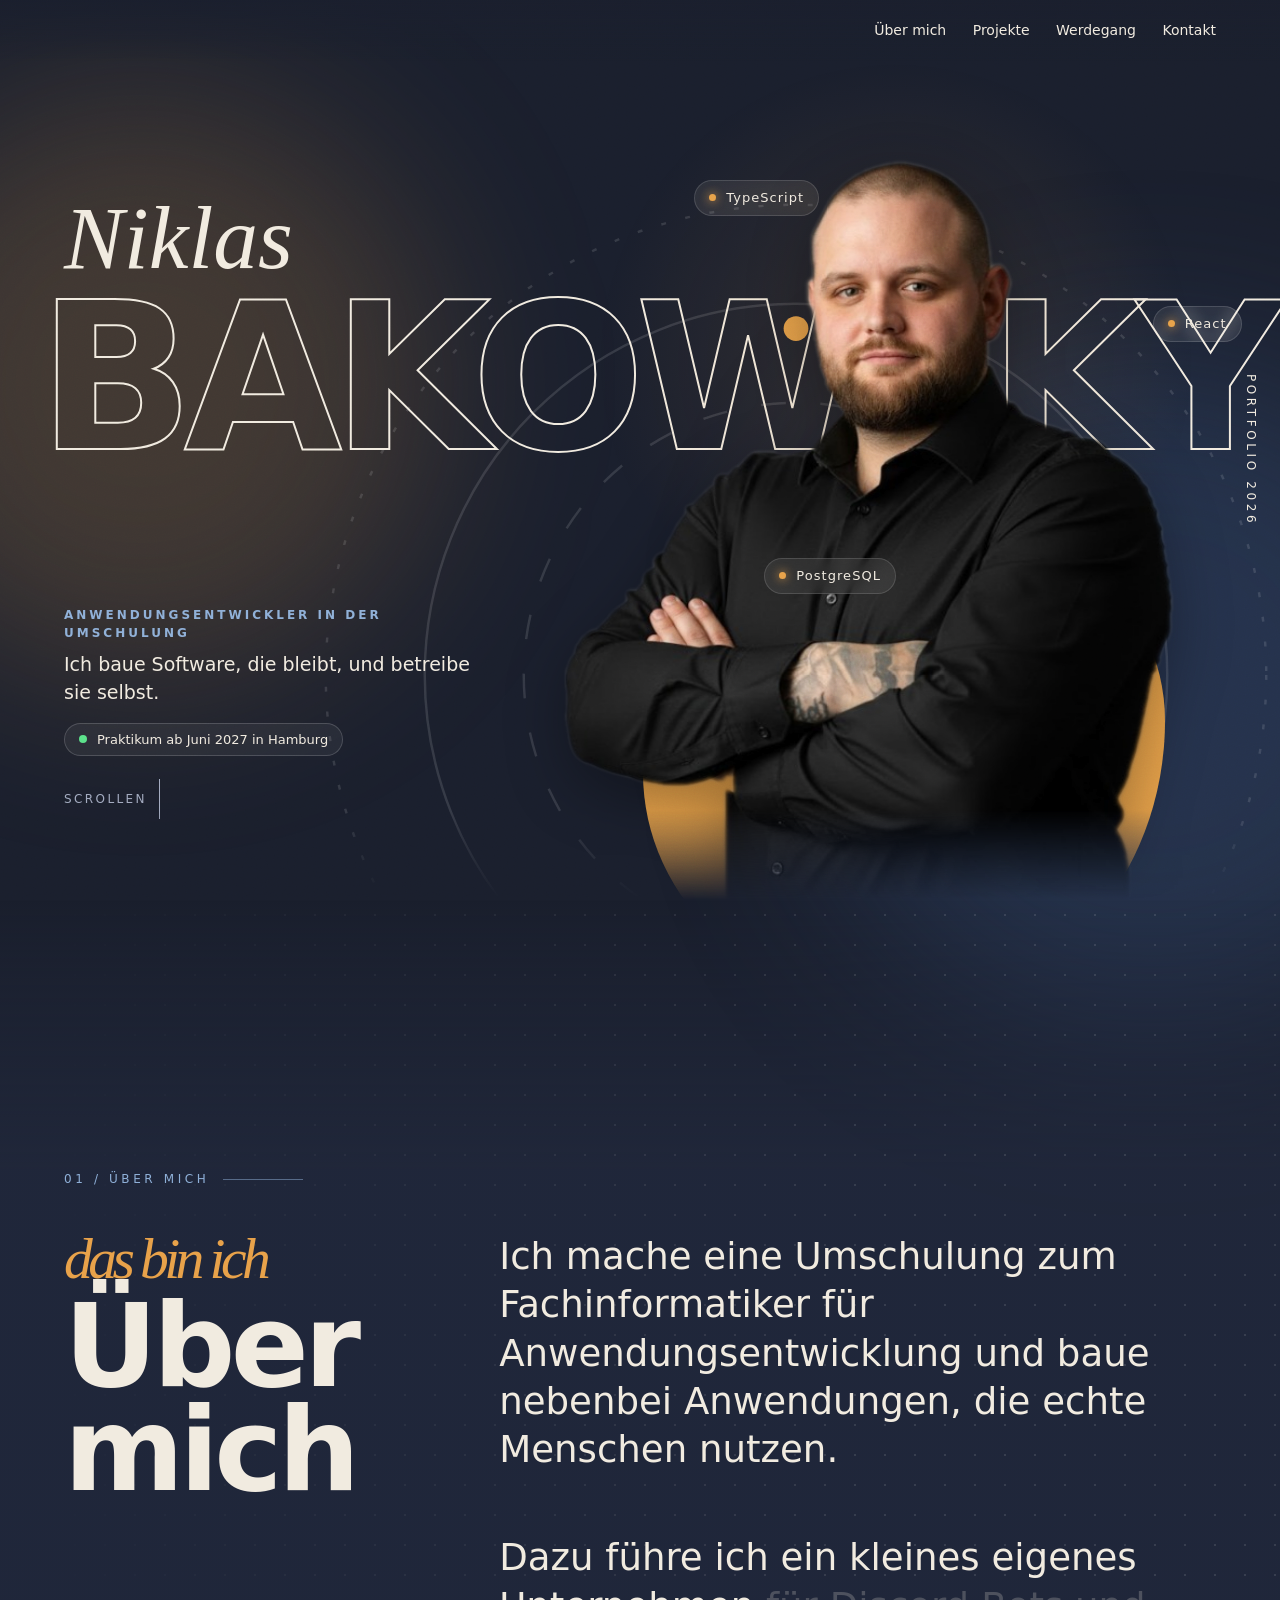
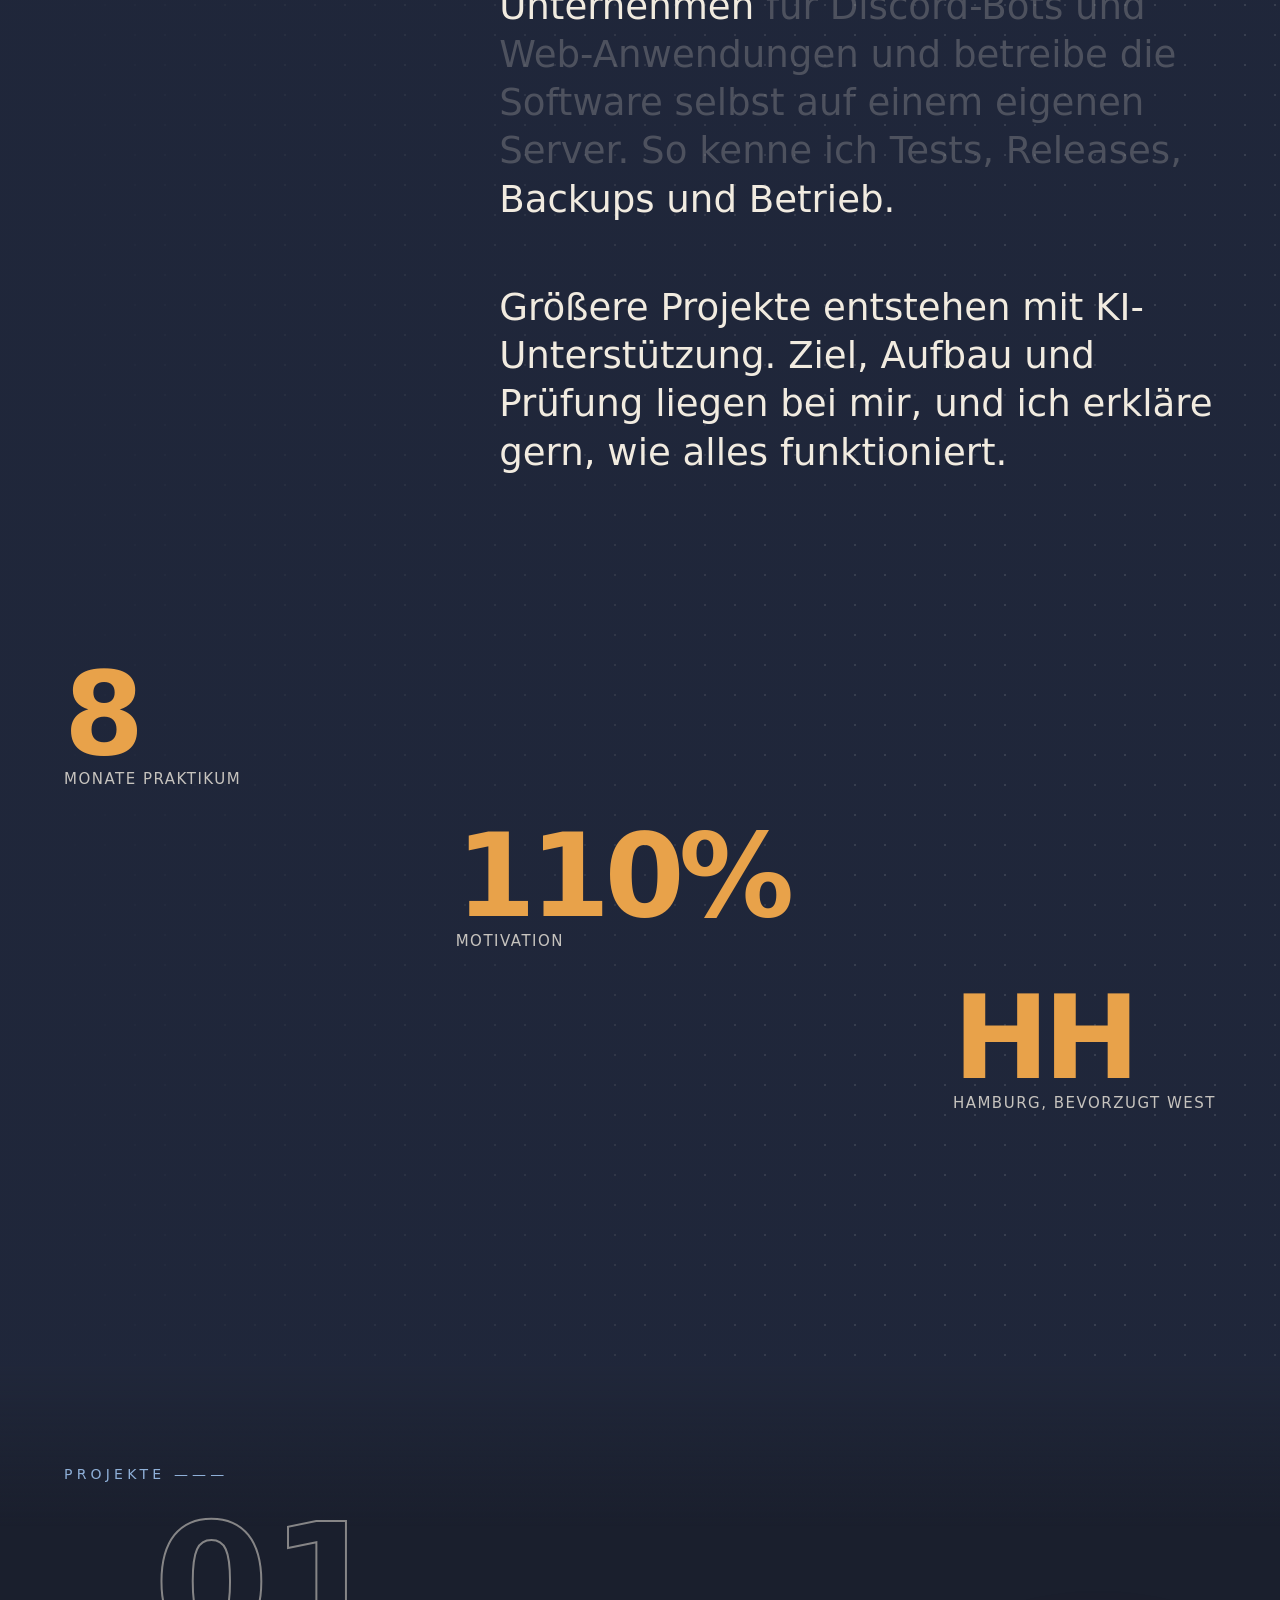
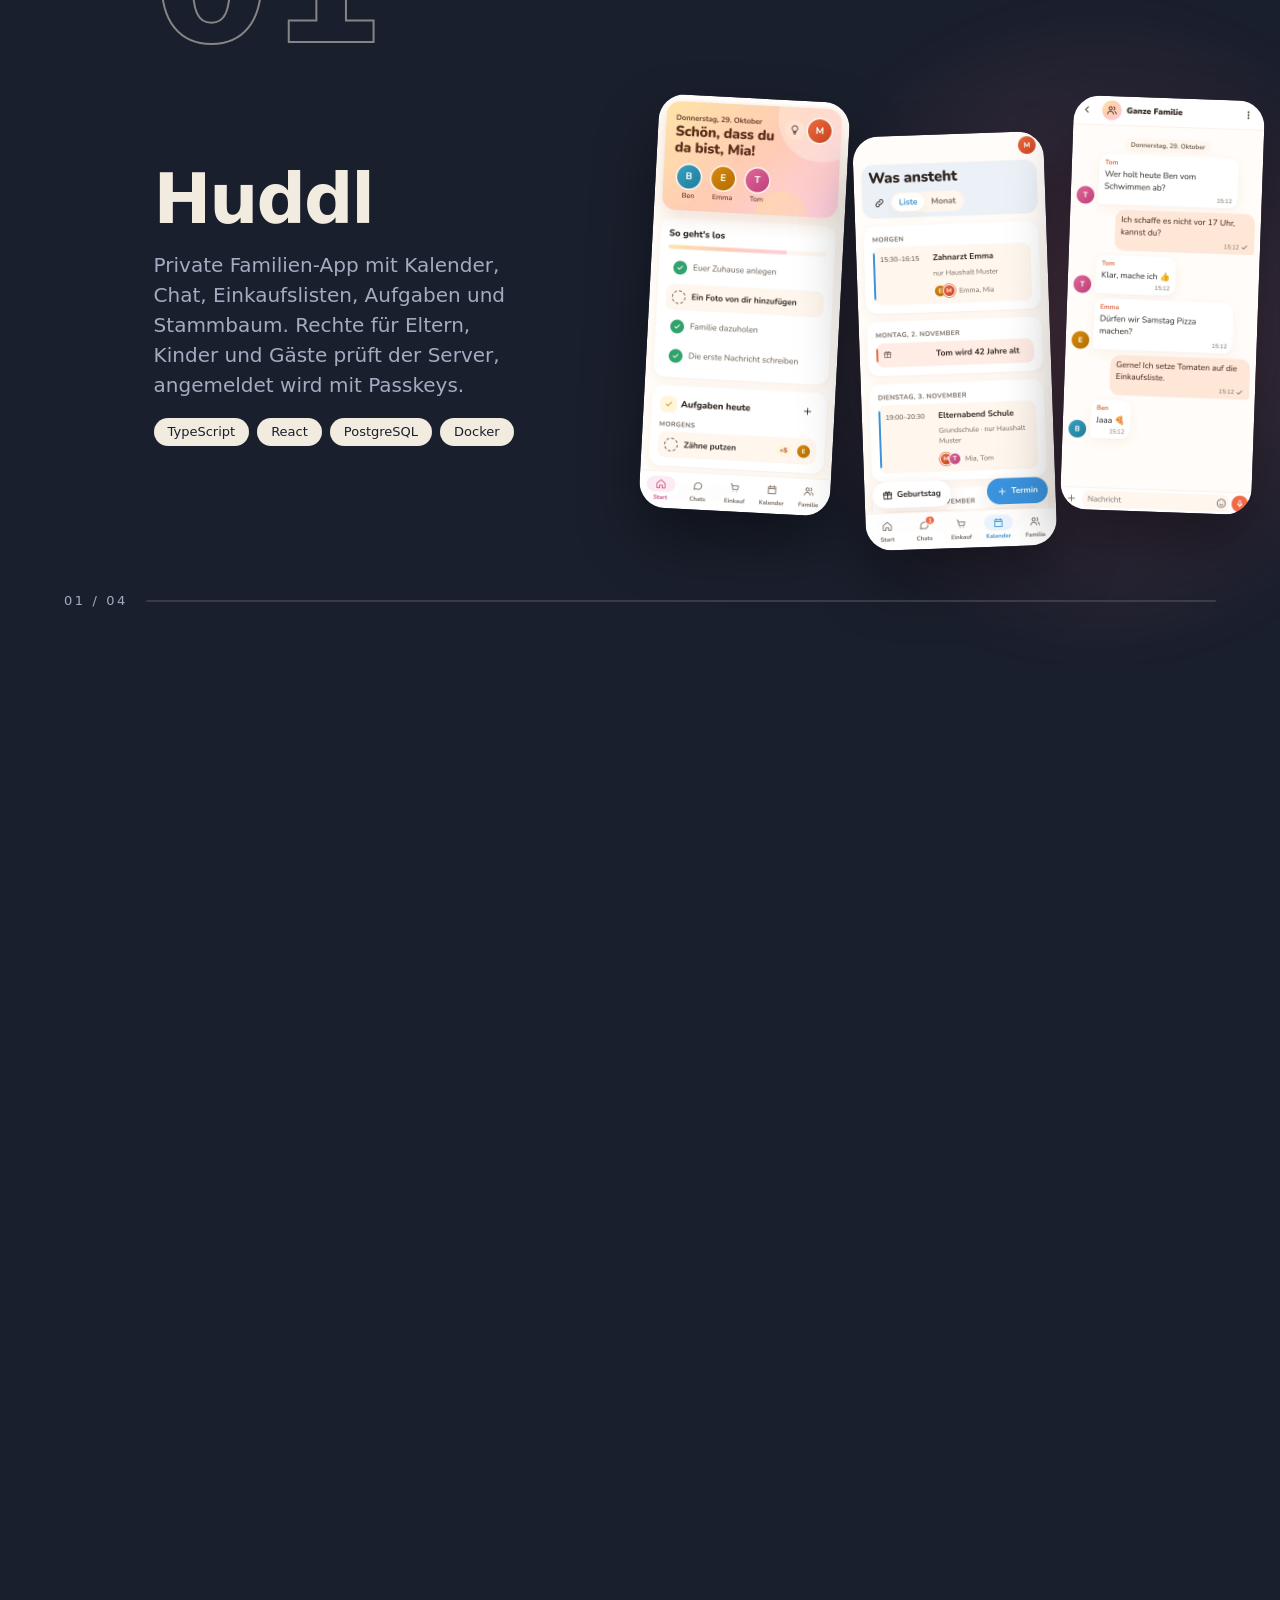
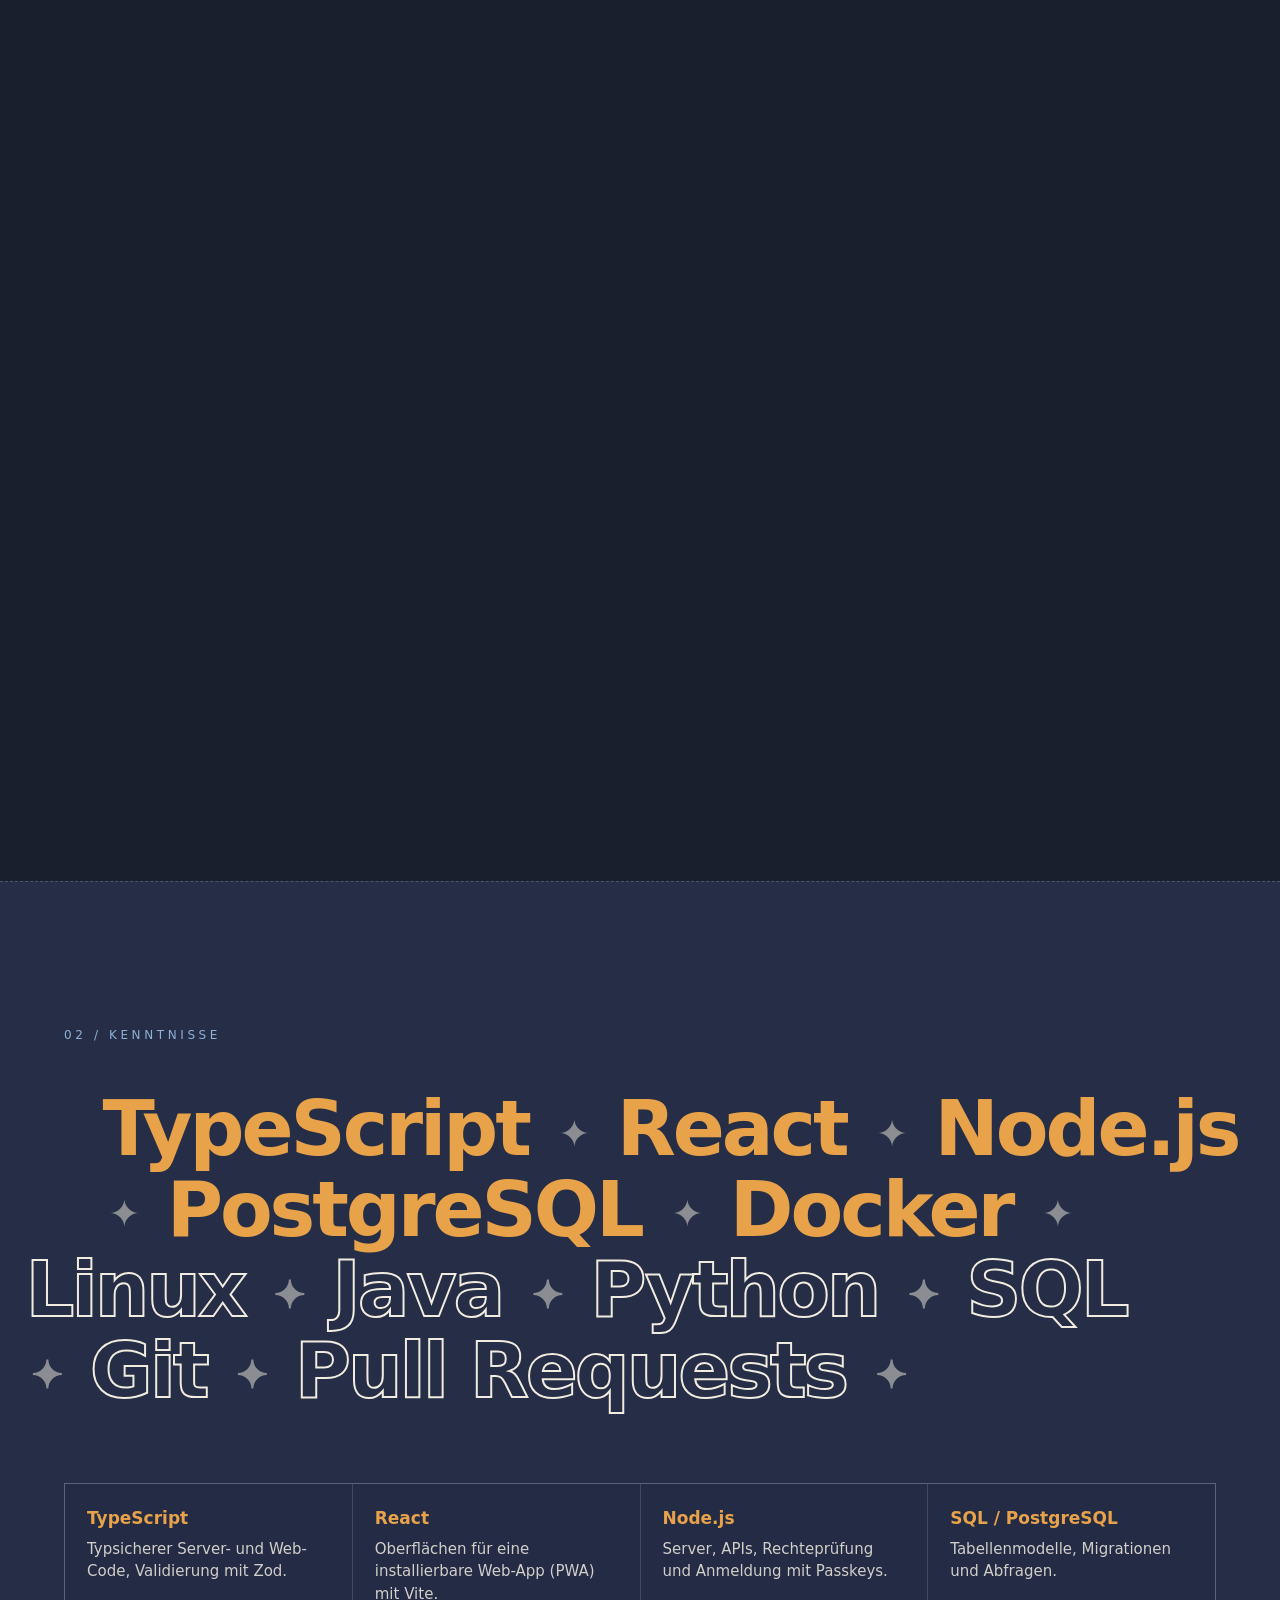
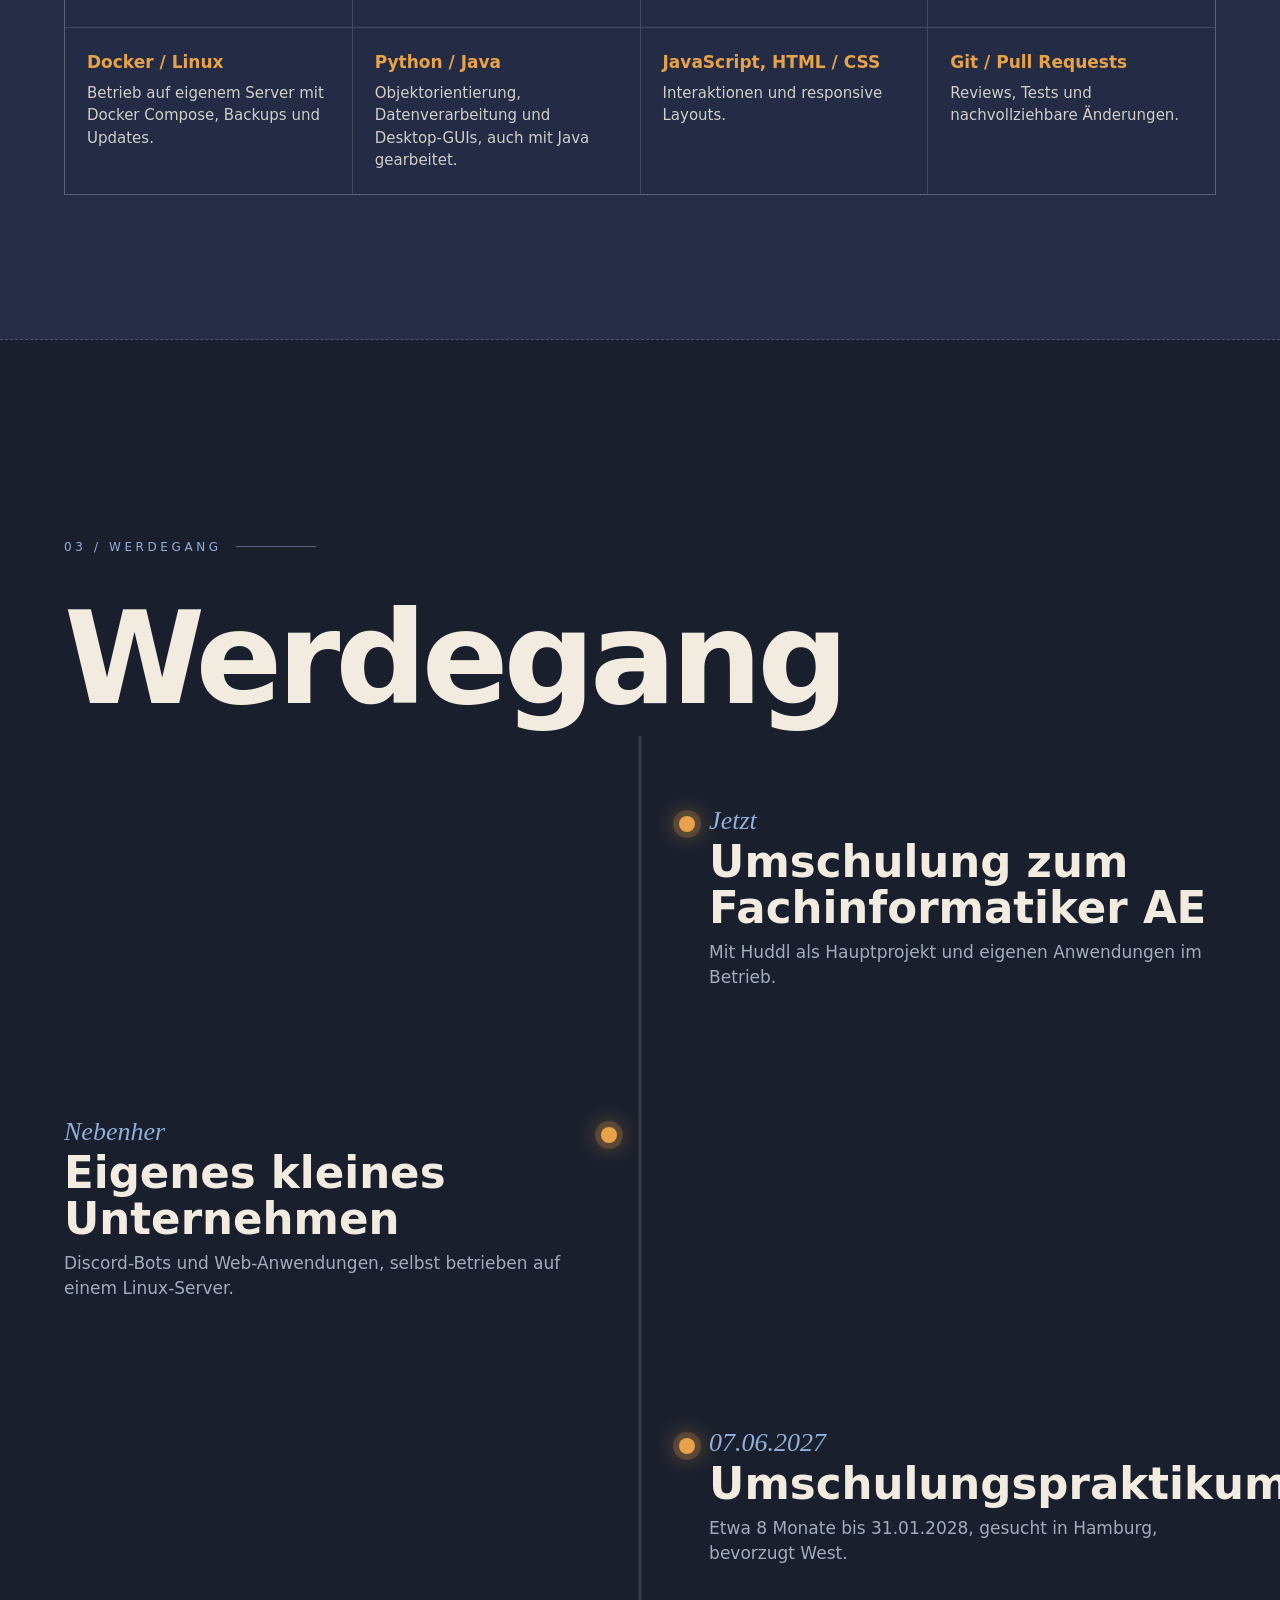
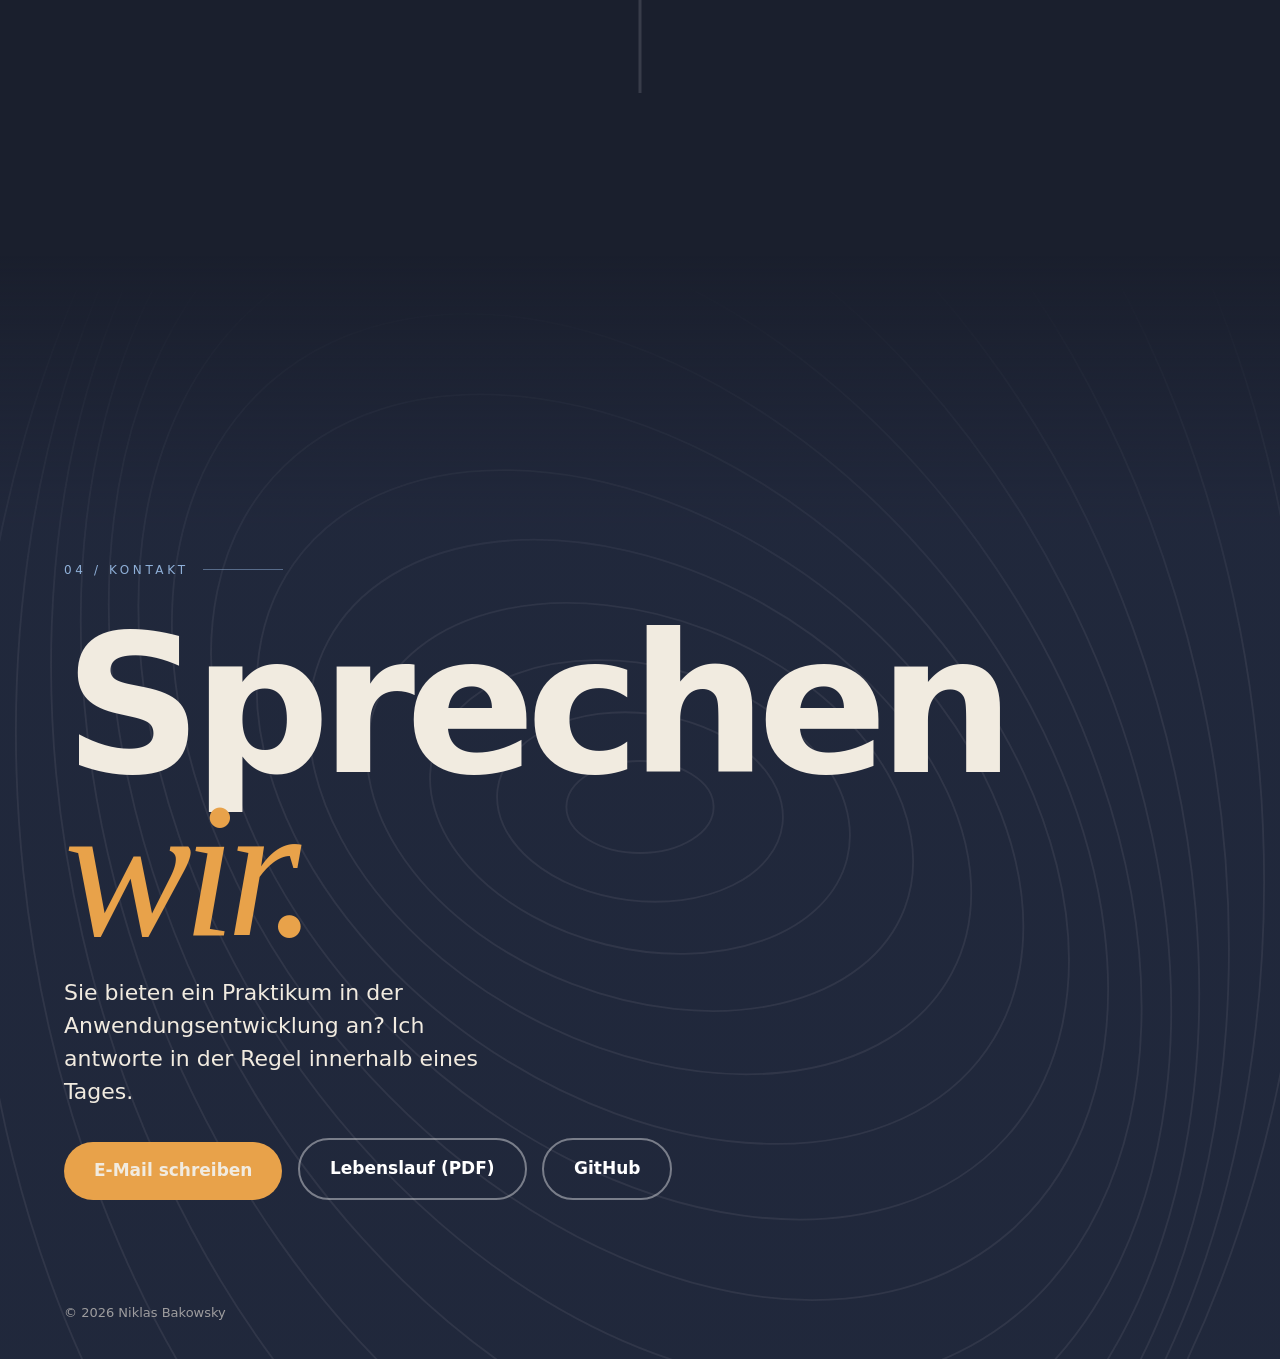
==== commit 62cf02bd: "fix: Kenntnisse-Band umbrechen statt abschneiden, Kenntnisse-Raster auf dem Handy einspaltig Co-Auth" ====
--- a/index.html
+++ b/index.html
@@ -123,7 +123,7 @@
         <section class="skills" aria-label="Kenntnisse">
             <small class="label" style="padding: 0 5vw">02 / KENNTNISSE</small>
             <div class="row" id="skills-a" aria-hidden="true">TypeScript <span class="sep">✦</span> React <span class="sep">✦</span> Node.js <span class="sep">✦</span> PostgreSQL <span class="sep">✦</span> Docker <span class="sep">✦</span></div>
-            <div class="row outline" id="skills-b" aria-hidden="true">Linux <span class="sep">✦</span> Java <span class="sep">✦</span> Python <span class="sep">✦</span> SQL <span class="sep">✦</span> Git <span class="sep">✦</span> Pull Requests <span class="sep">✦</span></div>
+            <div class="row outline" id="skills-b" aria-hidden="true">Linux <span class="sep">✦</span> Java <span class="sep">✦</span> Python <span class="sep">✦</span> SQL <span class="sep">✦</span> Git <span class="sep">✦</span> Pull&nbsp;Requests <span class="sep">✦</span></div>
             <dl class="skill-list">
                 <div><dt>TypeScript</dt><dd>Typsicherer Server- und Web-Code, Validierung mit Zod.</dd></div>
                 <div><dt>React</dt><dd>Oberflächen für eine installierbare Web-App (PWA) mit Vite.</dd></div>
--- a/neu.css
+++ b/neu.css
@@ -351,8 +351,8 @@
 
 .skills .row {
     color: var(--amber);
-    white-space: nowrap;
-    font-size: min(7vw,100px);
+    padding: 0 5vw;
+    font-size: min(6vw,84px);
     font-weight: 900;
     letter-spacing: -.04em;
     line-height: 1.05;
@@ -1063,3 +1063,15 @@
         left: calc(-16vw - 8px);
     }
 }
+
+@media(max-width:800px) {
+    .skills .skill-list {
+        grid-template-columns: repeat(2,1fr);
+    }
+}
+
+@media(max-width:480px) {
+    .skills .skill-list {
+        grid-template-columns: 1fr;
+    }
+}
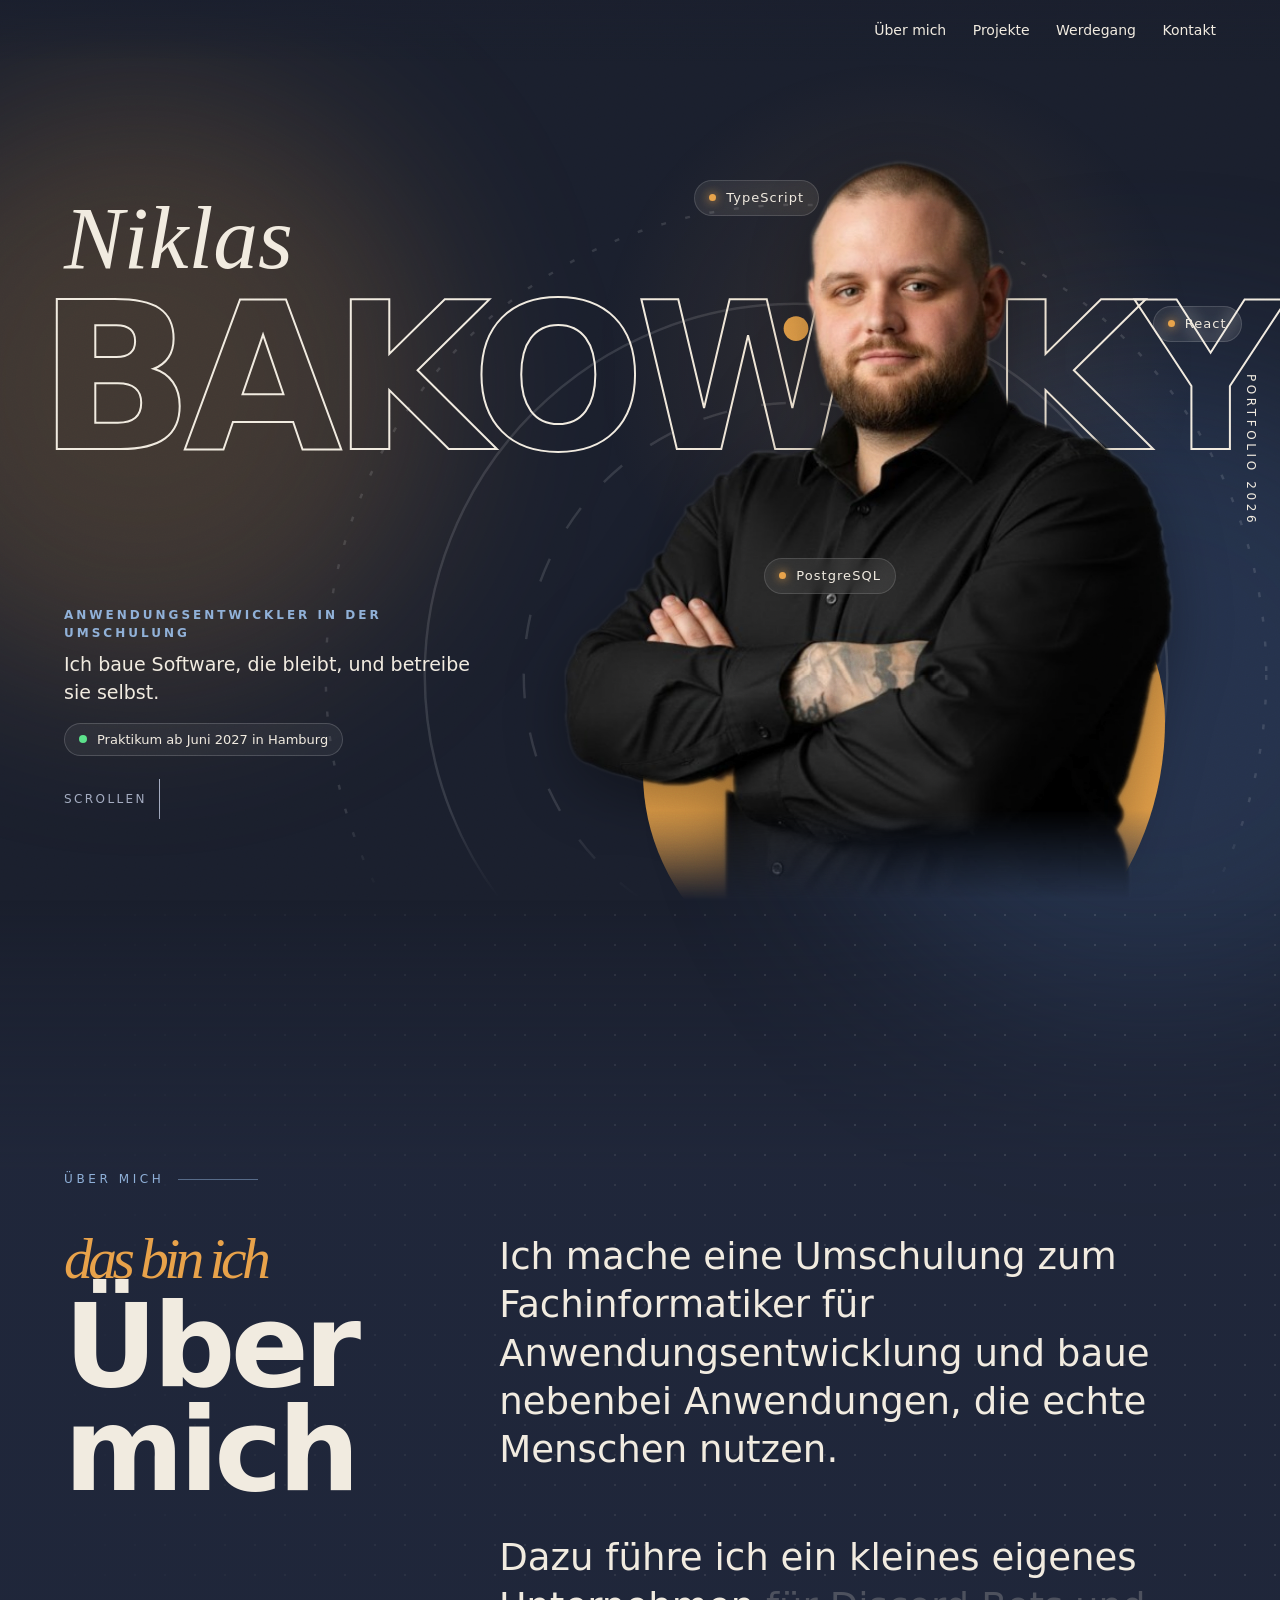
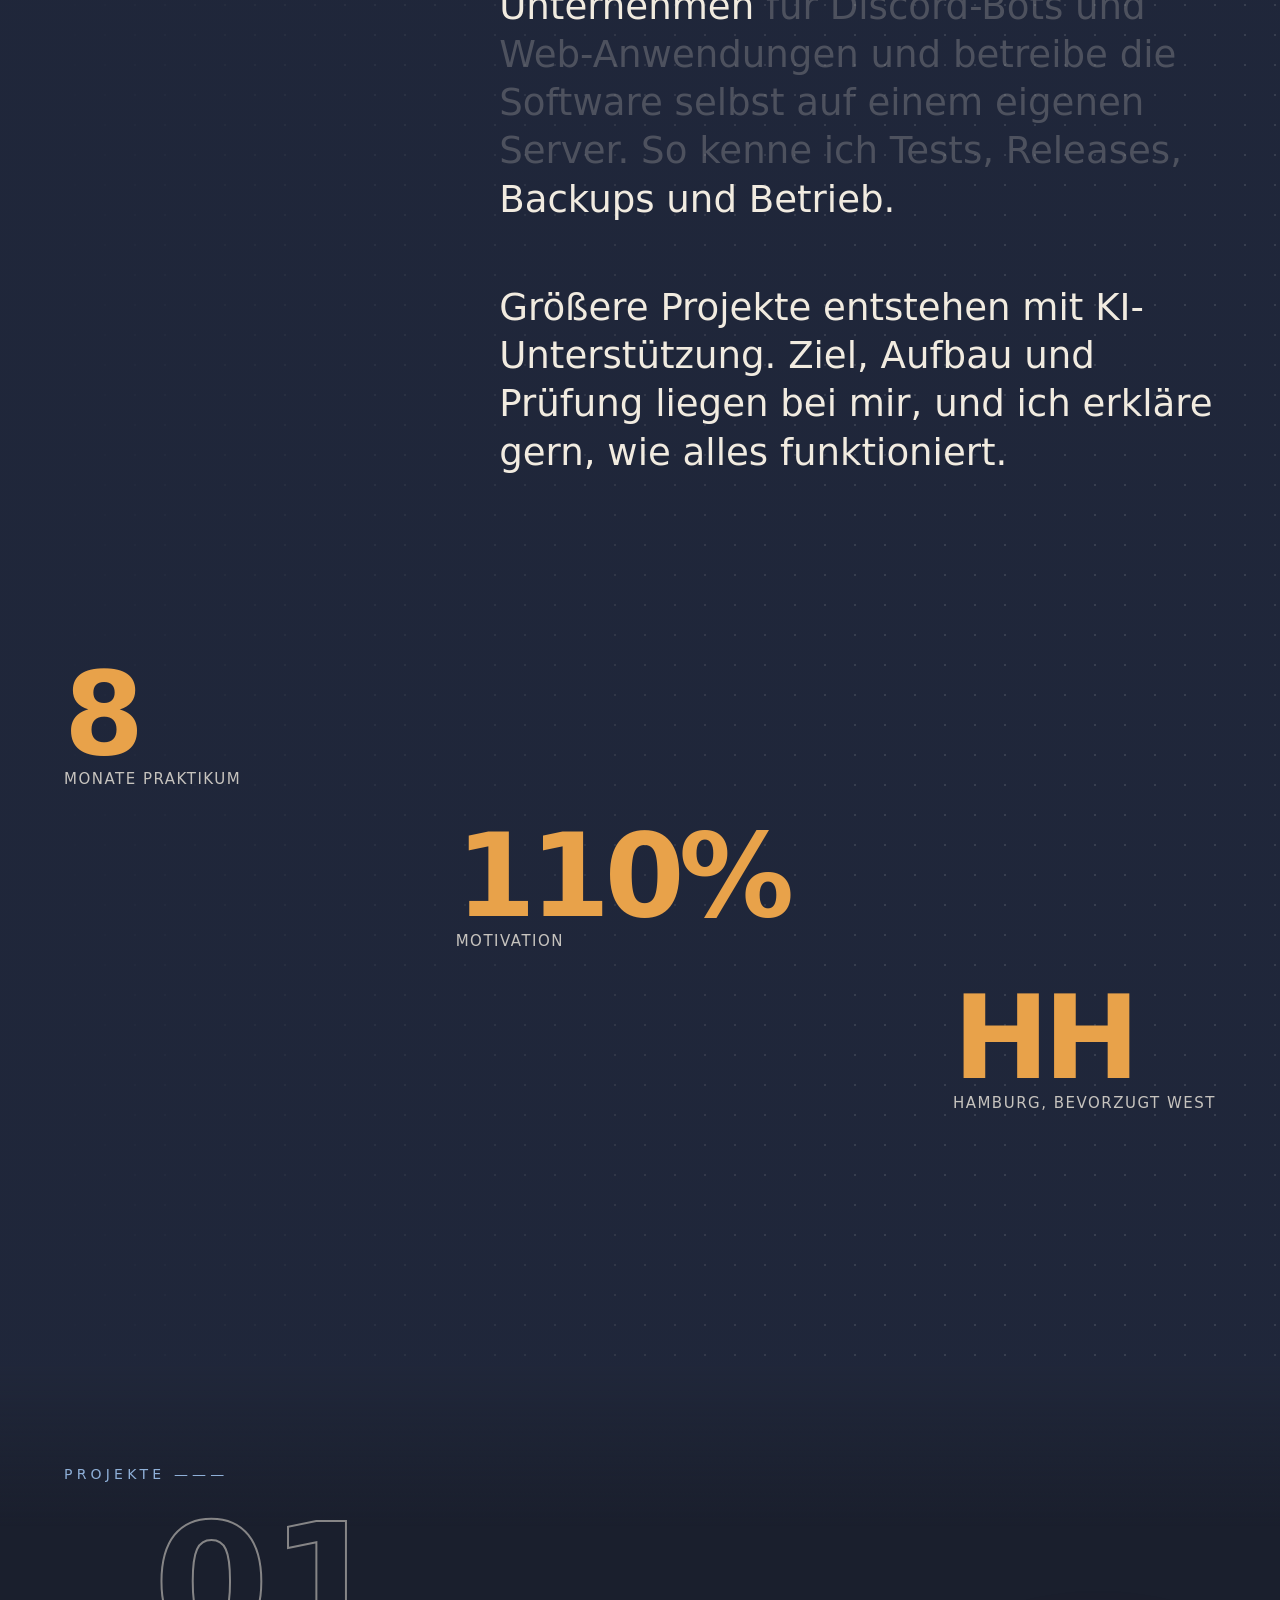
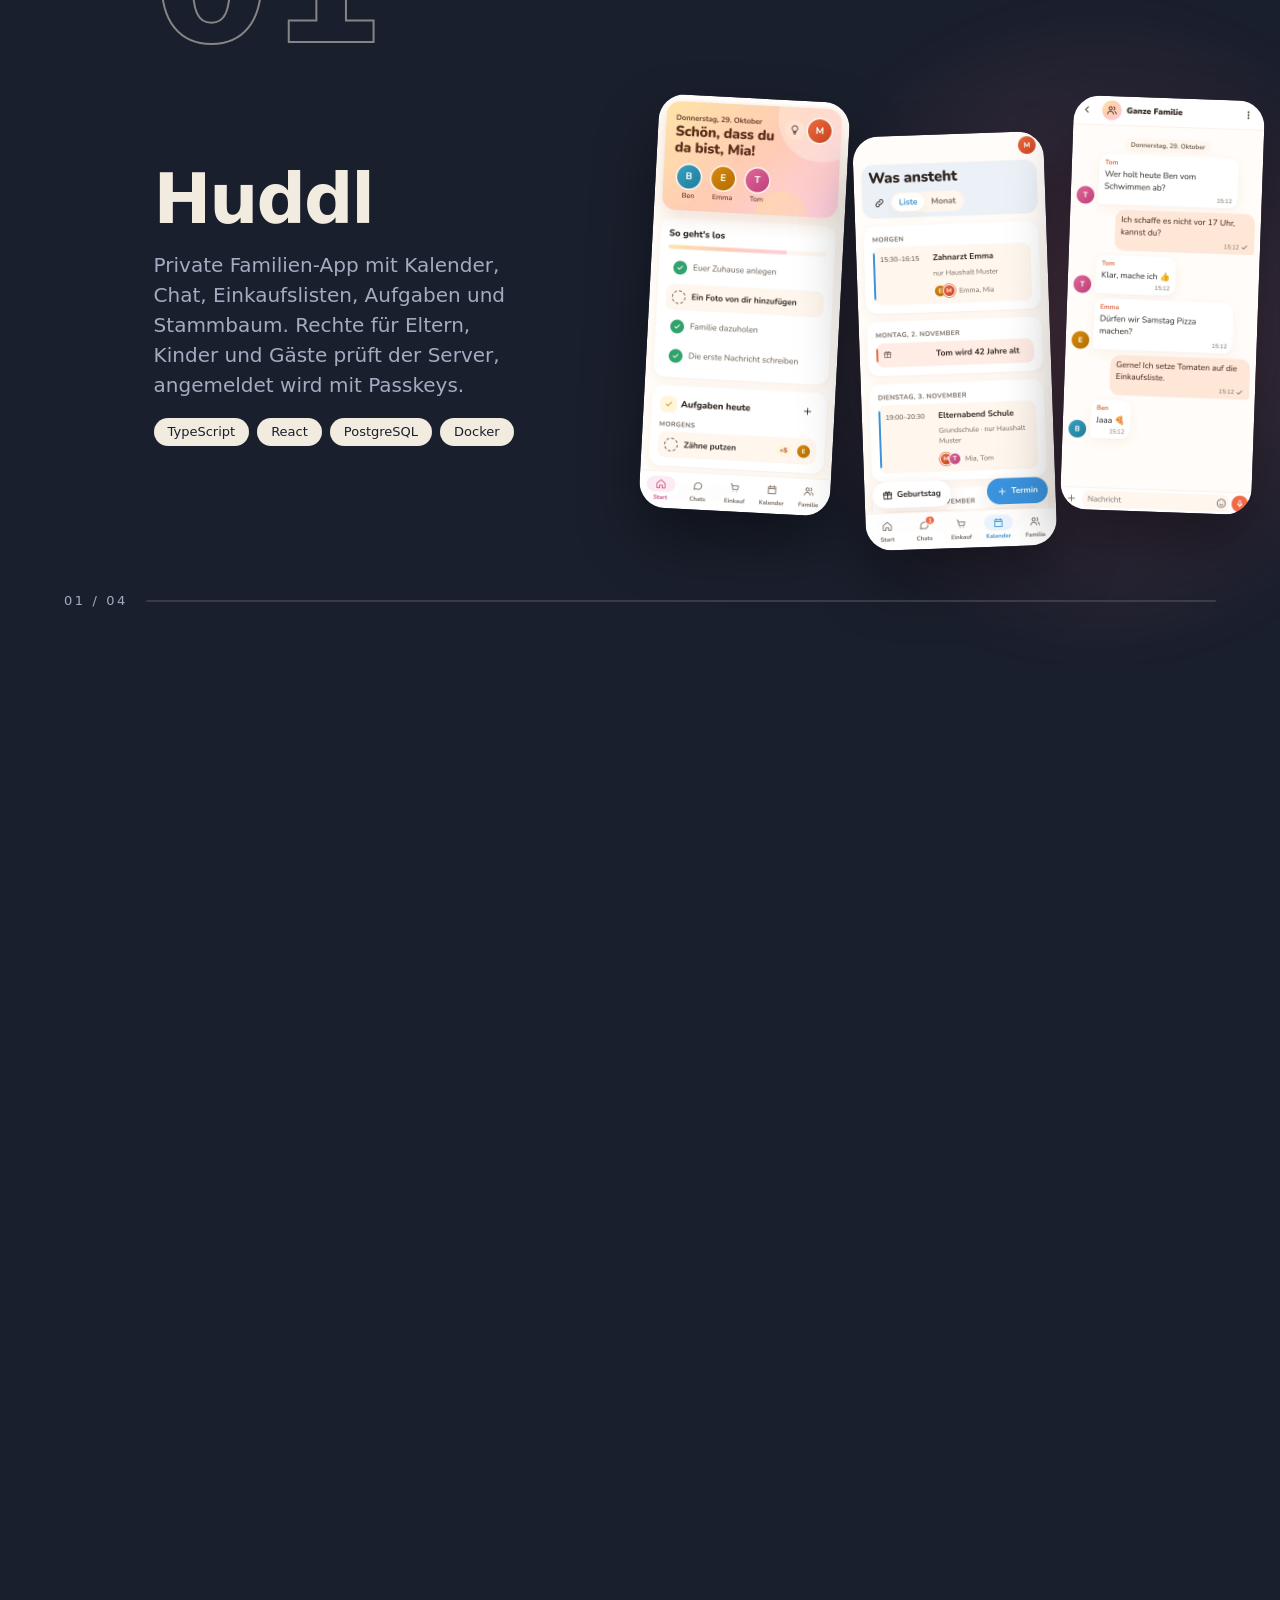
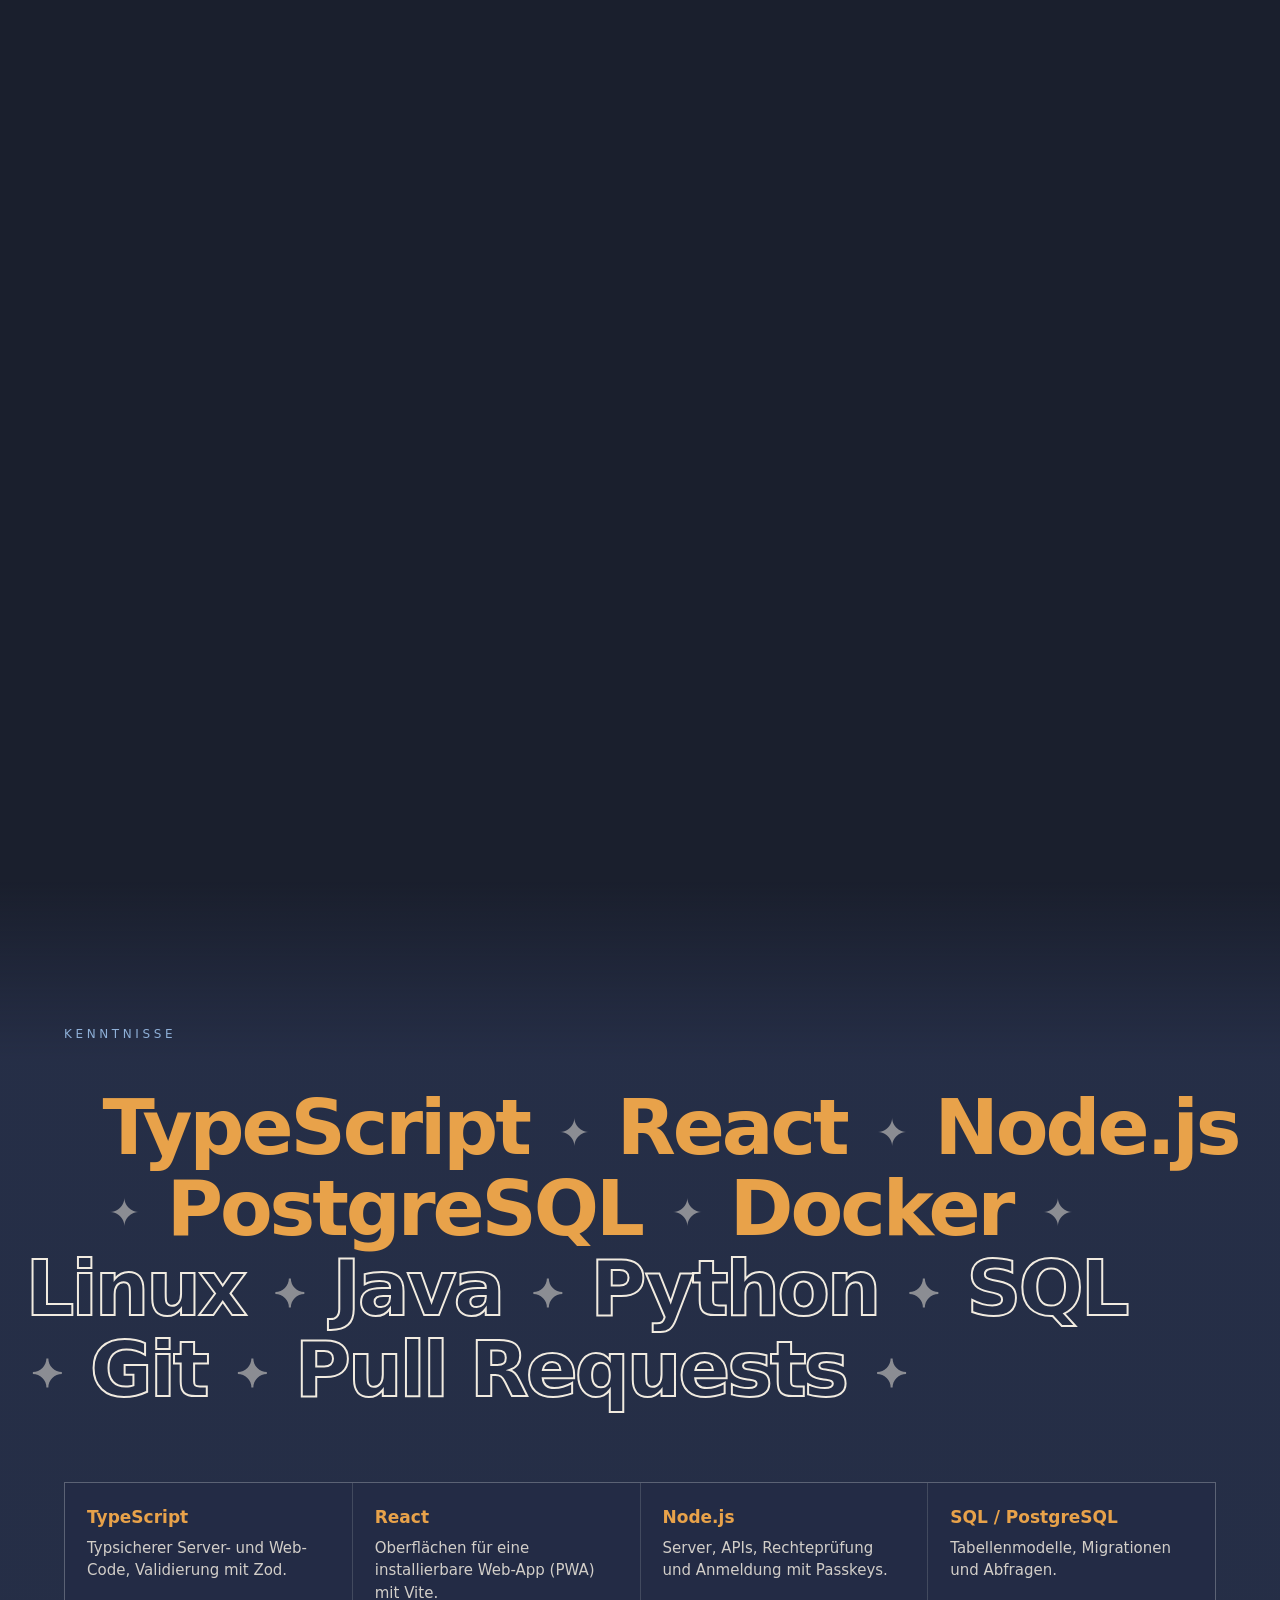
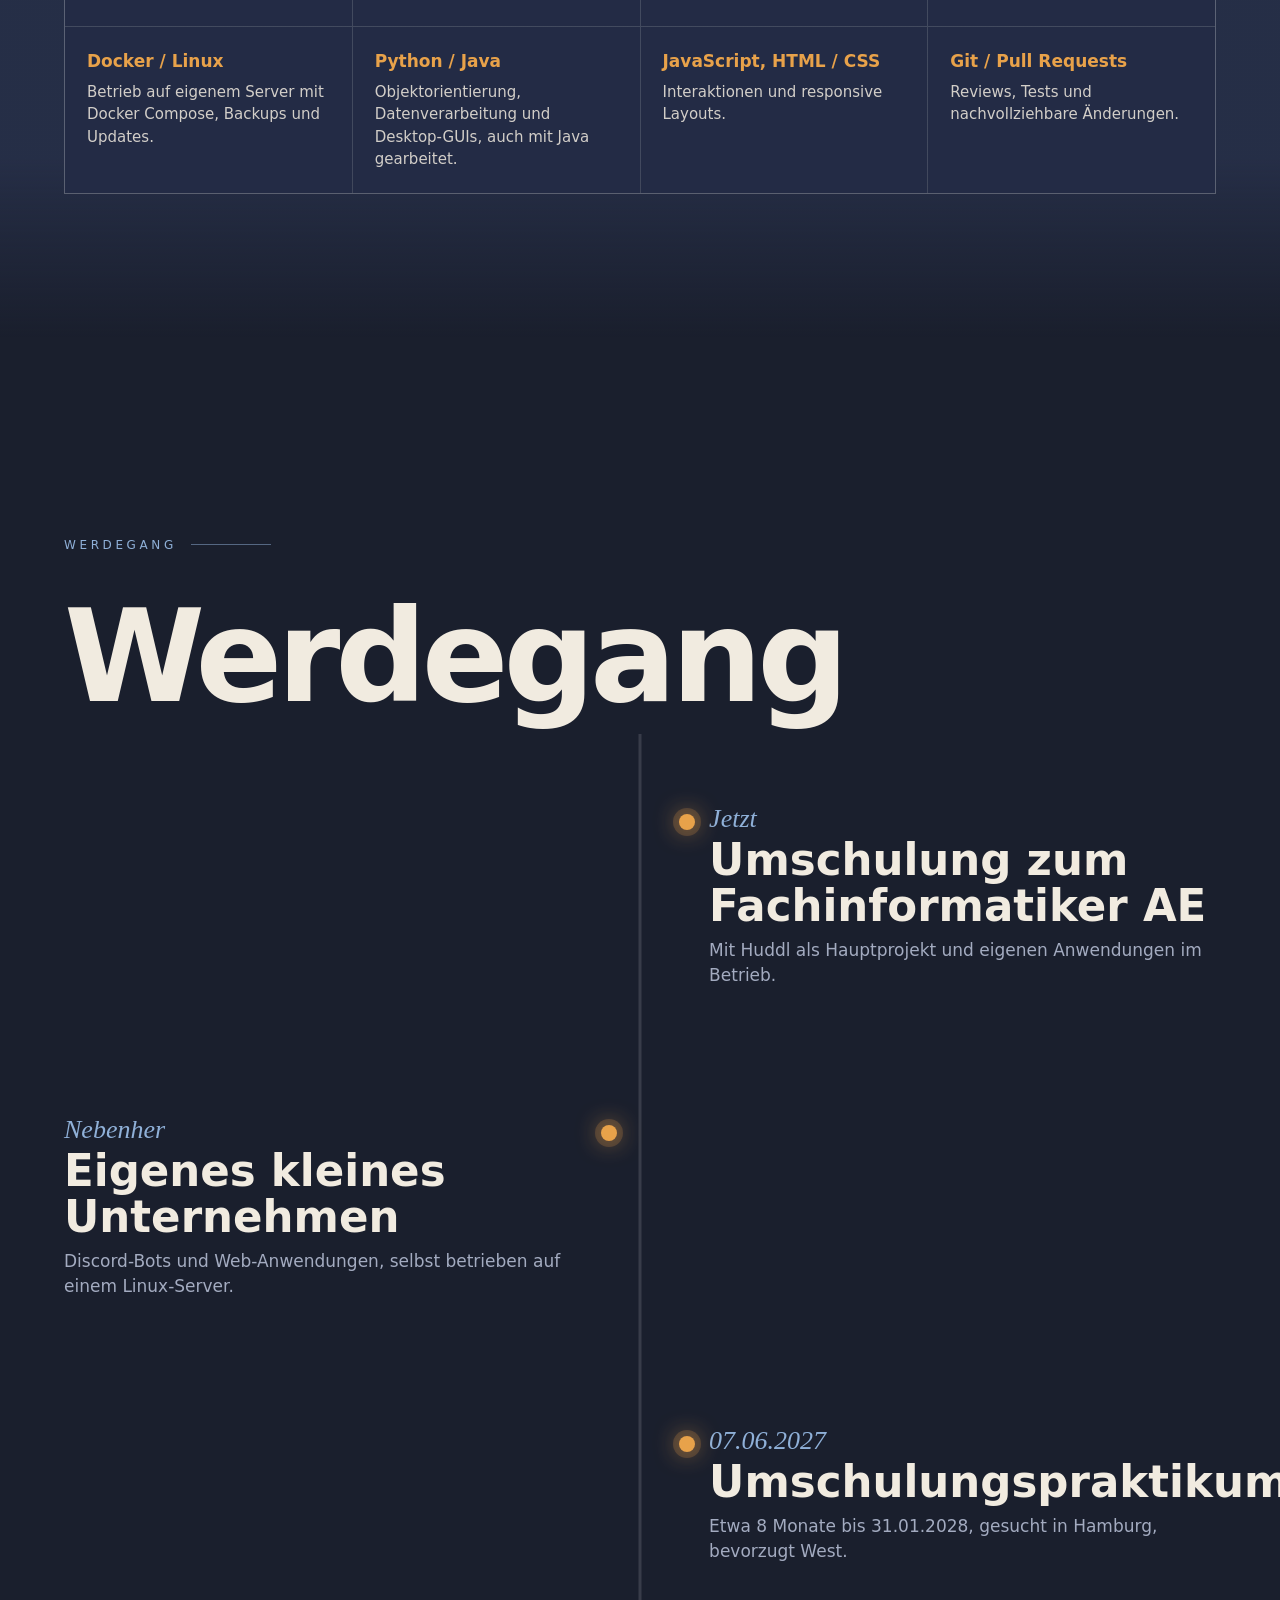
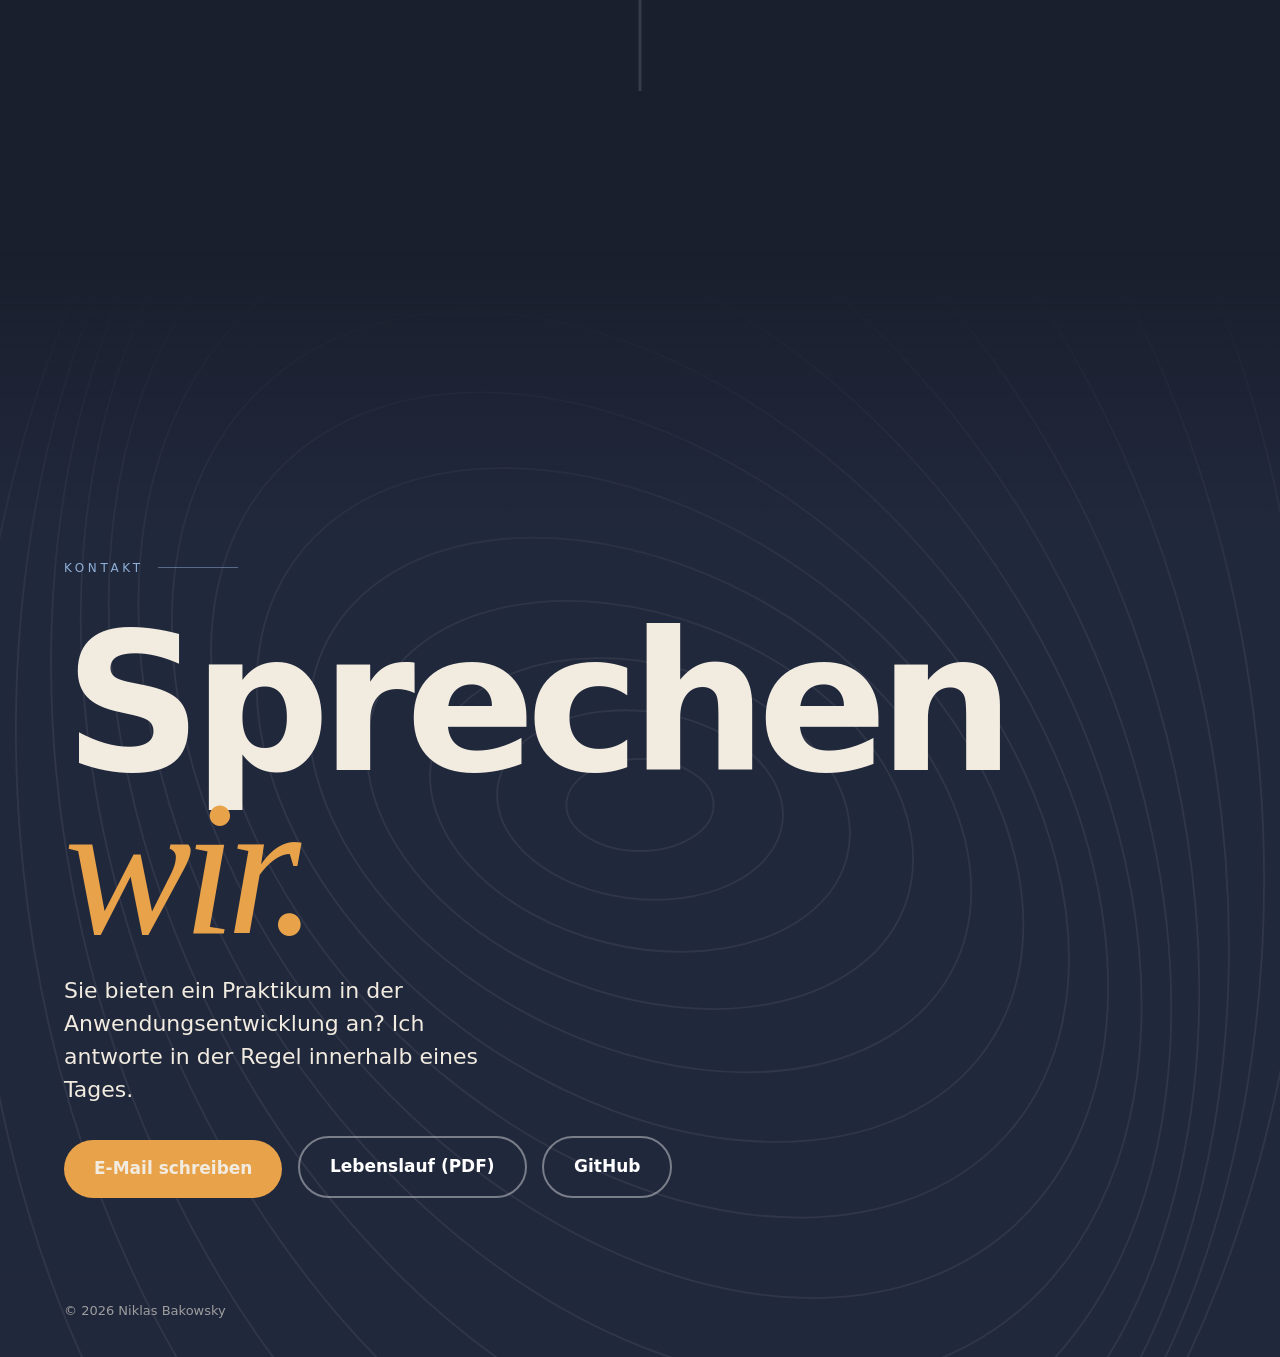
==== commit 6ea62f6d: "few index.html changes" ====
--- a/index.html
+++ b/index.html
@@ -51,7 +51,7 @@
         </section>
 
         <section class="about" id="about">
-            <div class="label">01 / ÜBER MICH</div>
+            <div class="label">ÜBER MICH</div>
             <div class="about-grid">
                 <h2><span>das bin ich</span>Über mich</h2>
                 <div id="about-text">
@@ -121,7 +121,7 @@
         </section>
 
         <section class="skills" aria-label="Kenntnisse">
-            <small class="label" style="padding: 0 5vw">02 / KENNTNISSE</small>
+            <small class="label" style="padding: 0 5vw">KENNTNISSE</small>
             <div class="row" id="skills-a" aria-hidden="true">TypeScript <span class="sep">✦</span> React <span class="sep">✦</span> Node.js <span class="sep">✦</span> PostgreSQL <span class="sep">✦</span> Docker <span class="sep">✦</span></div>
             <div class="row outline" id="skills-b" aria-hidden="true">Linux <span class="sep">✦</span> Java <span class="sep">✦</span> Python <span class="sep">✦</span> SQL <span class="sep">✦</span> Git <span class="sep">✦</span> Pull&nbsp;Requests <span class="sep">✦</span></div>
             <dl class="skill-list">
@@ -137,7 +137,7 @@
         </section>
 
         <section class="path" id="path">
-            <div class="label">03 / WERDEGANG</div>
+            <div class="label">WERDEGANG</div>
             <h2>Werdegang</h2>
             <div class="path-line-track"><i id="path-line"></i></div>
             <div class="step reveal"><small>Jetzt</small><h3>Umschulung zum Fachinformatiker AE</h3><p>Mit Huddl als Hauptprojekt und eigenen Anwendungen im Betrieb.</p></div>
@@ -146,7 +146,7 @@
         </section>
 
         <section class="contact" id="contact">
-            <div class="label">04 / KONTAKT</div>
+            <div class="label">KONTAKT</div>
             <h2>Sprechen<br><em>wir.</em></h2>
             <p>Sie bieten ein Praktikum in der Anwendungsentwicklung an? Ich antworte in der Regel innerhalb eines Tages.</p>
             <a class="button" href="mailto:nikhh53@gmail.com">E-Mail schreiben</a>
--- a/neu.css
+++ b/neu.css
@@ -604,7 +604,7 @@
 }
 
 .skills {
-    background: rgba(43,53,82,.7)!important;
+    background: linear-gradient(transparent,rgba(43,53,82,.7) 20vh,rgba(43,53,82,.7) calc(100% - 20vh),transparent)!important;
 }
 
 .contact {
@@ -782,11 +782,6 @@
     vertical-align: middle;
 }
 
-.skills {
-    border-top: 1px dashed #ffffff30;
-    border-bottom: 1px dashed #ffffff30;
-}
-
 .path .step:before {
     content: "";
     position: absolute;
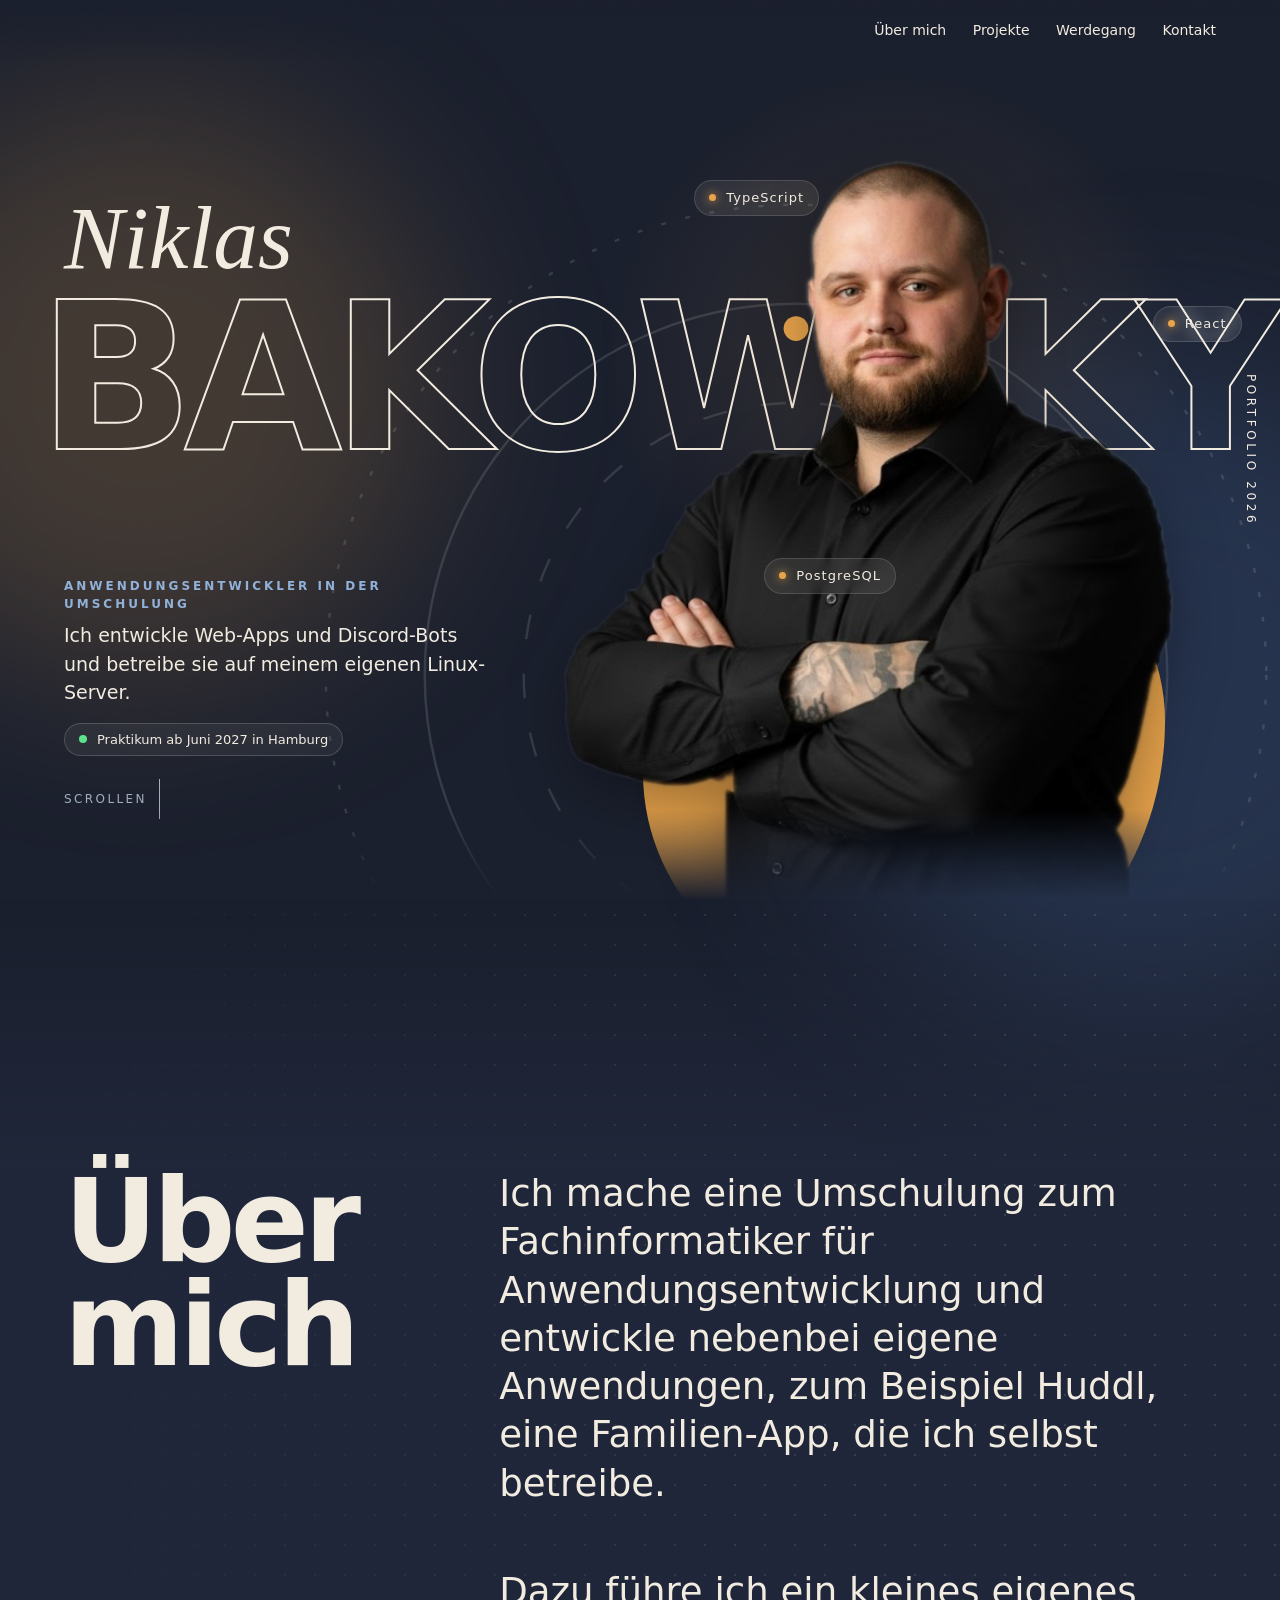
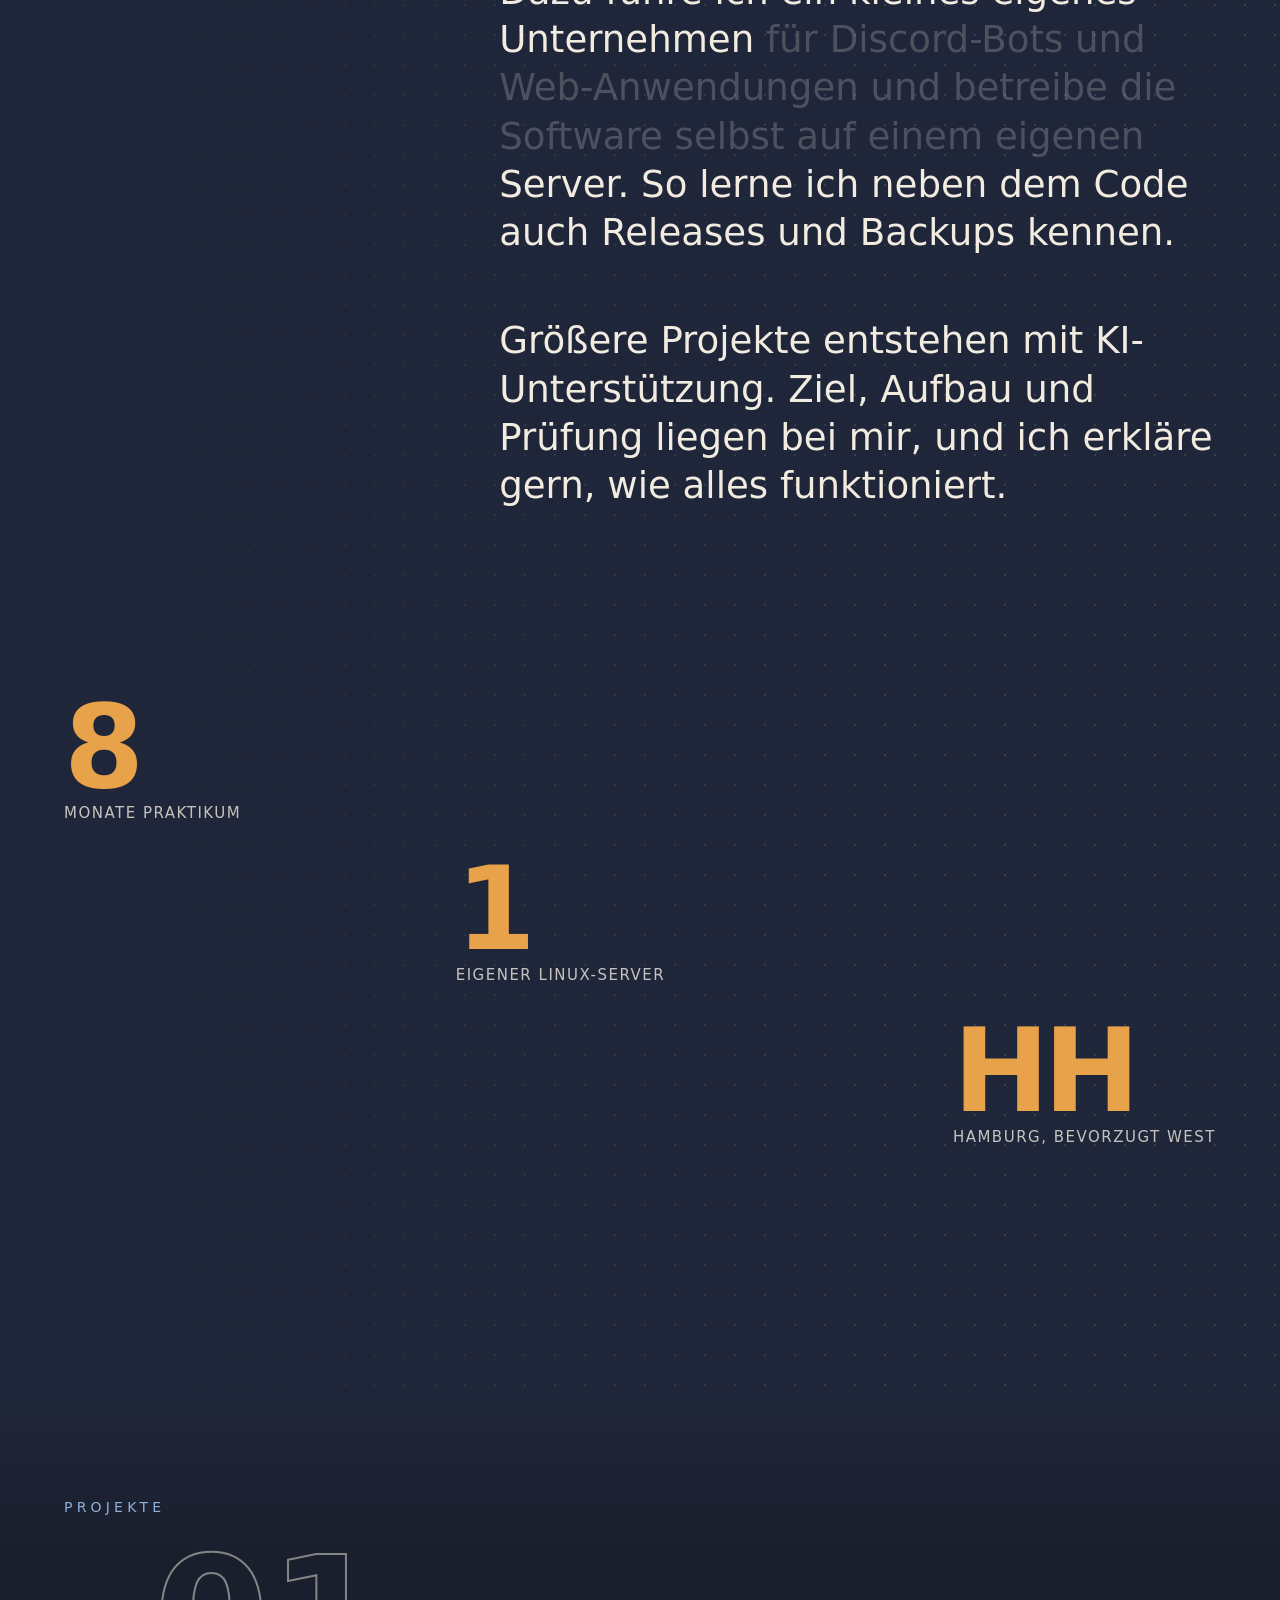
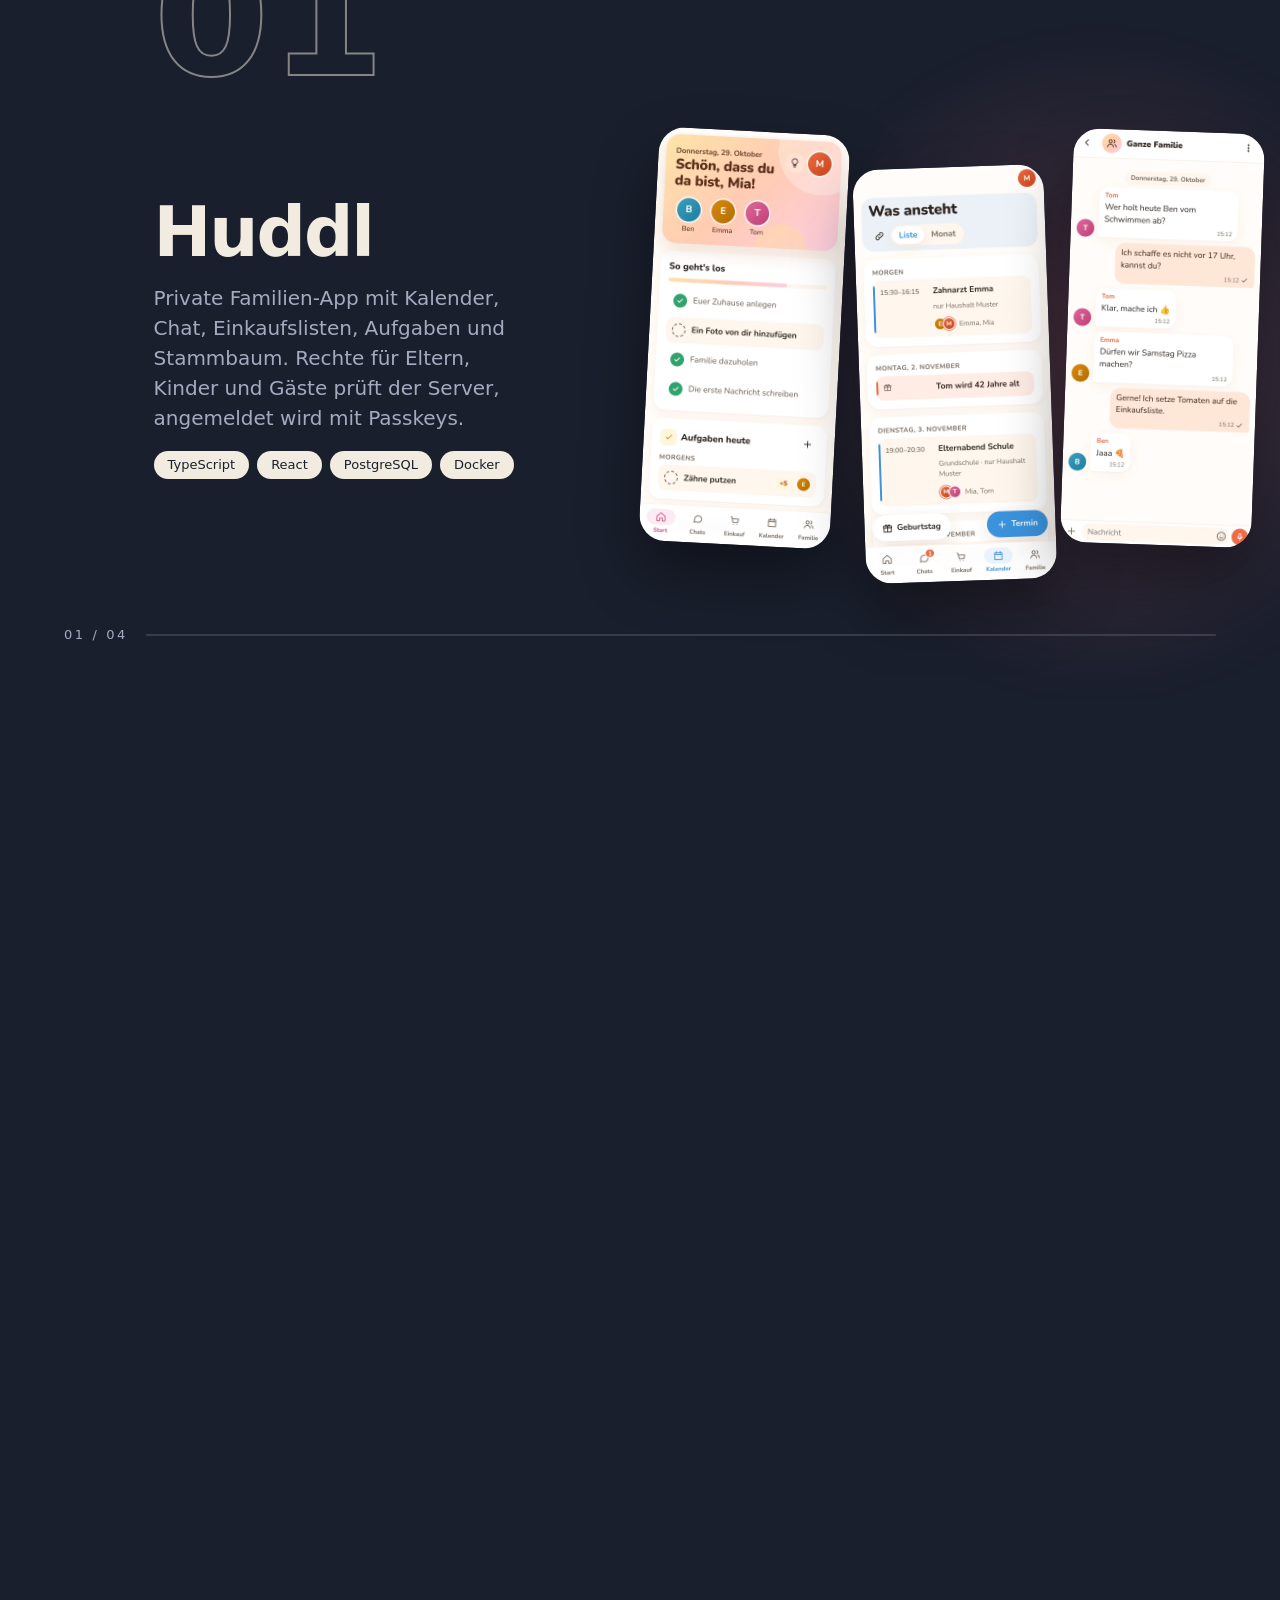
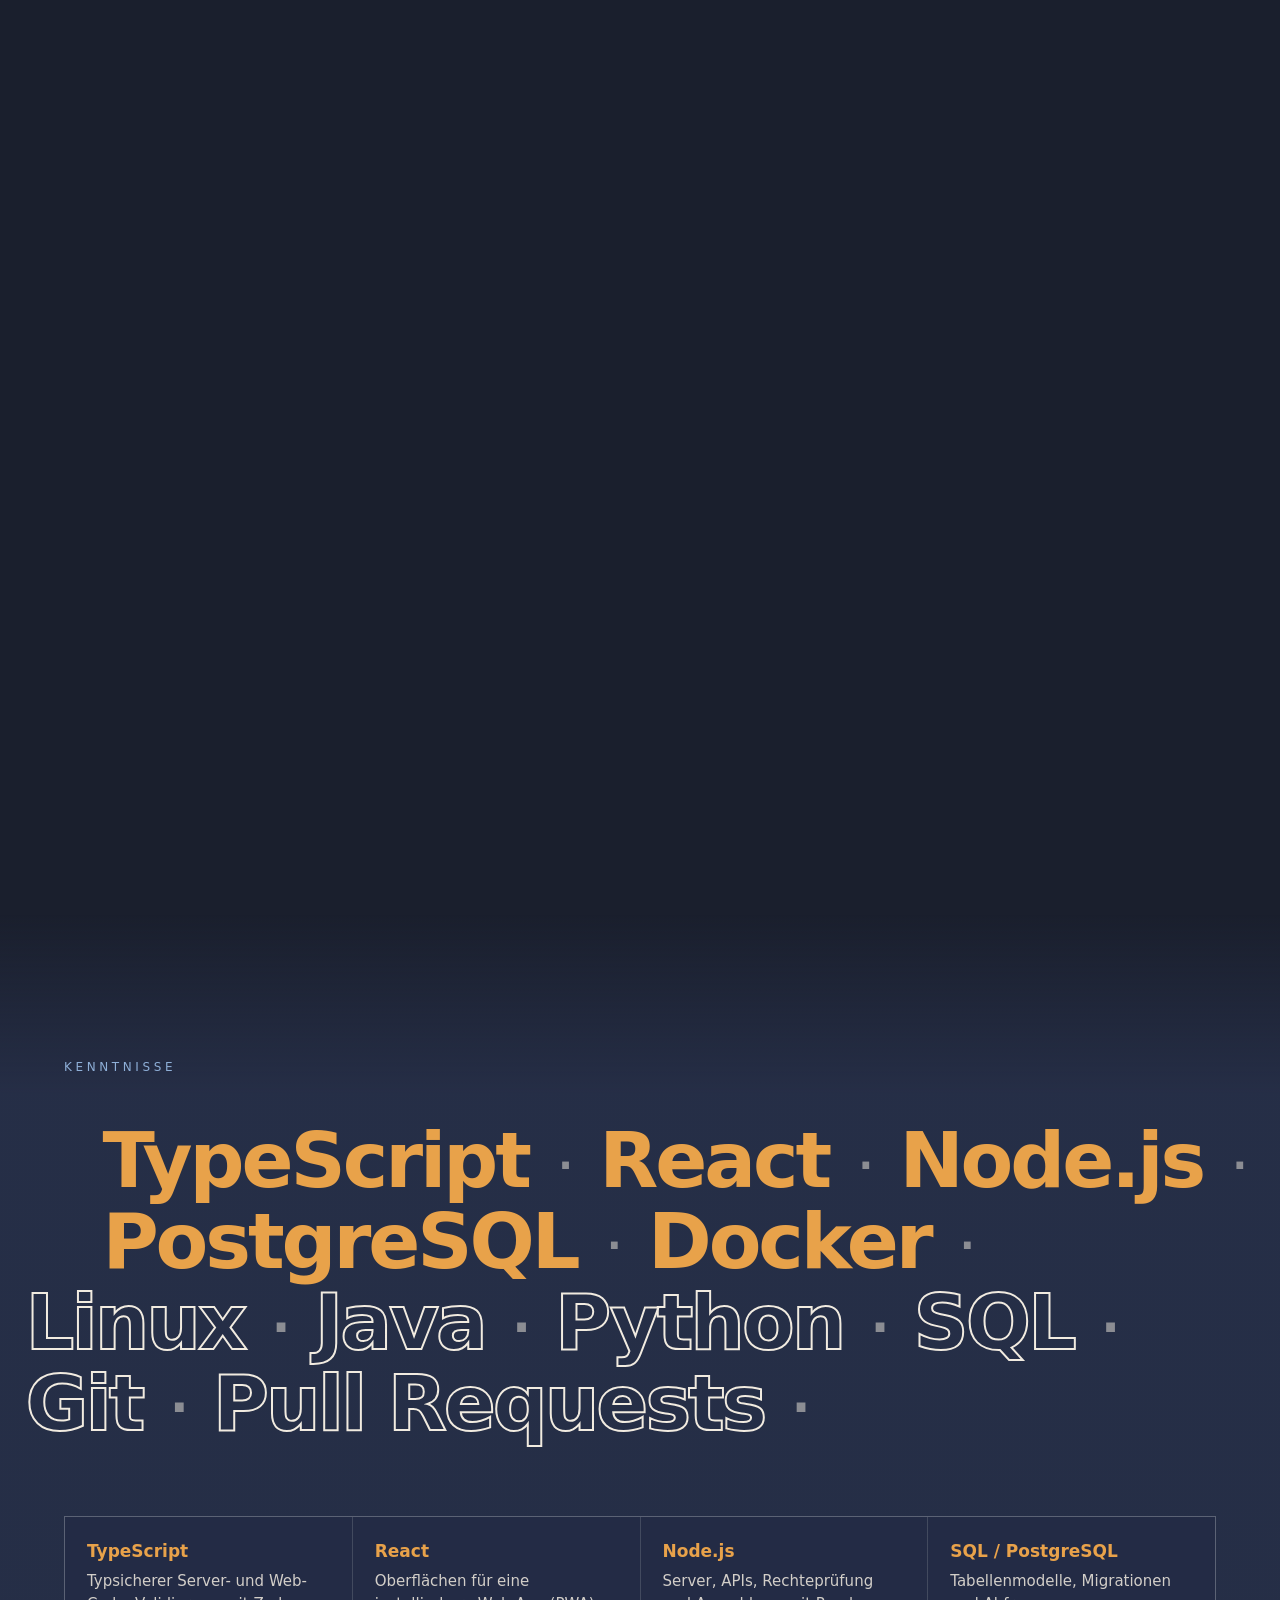
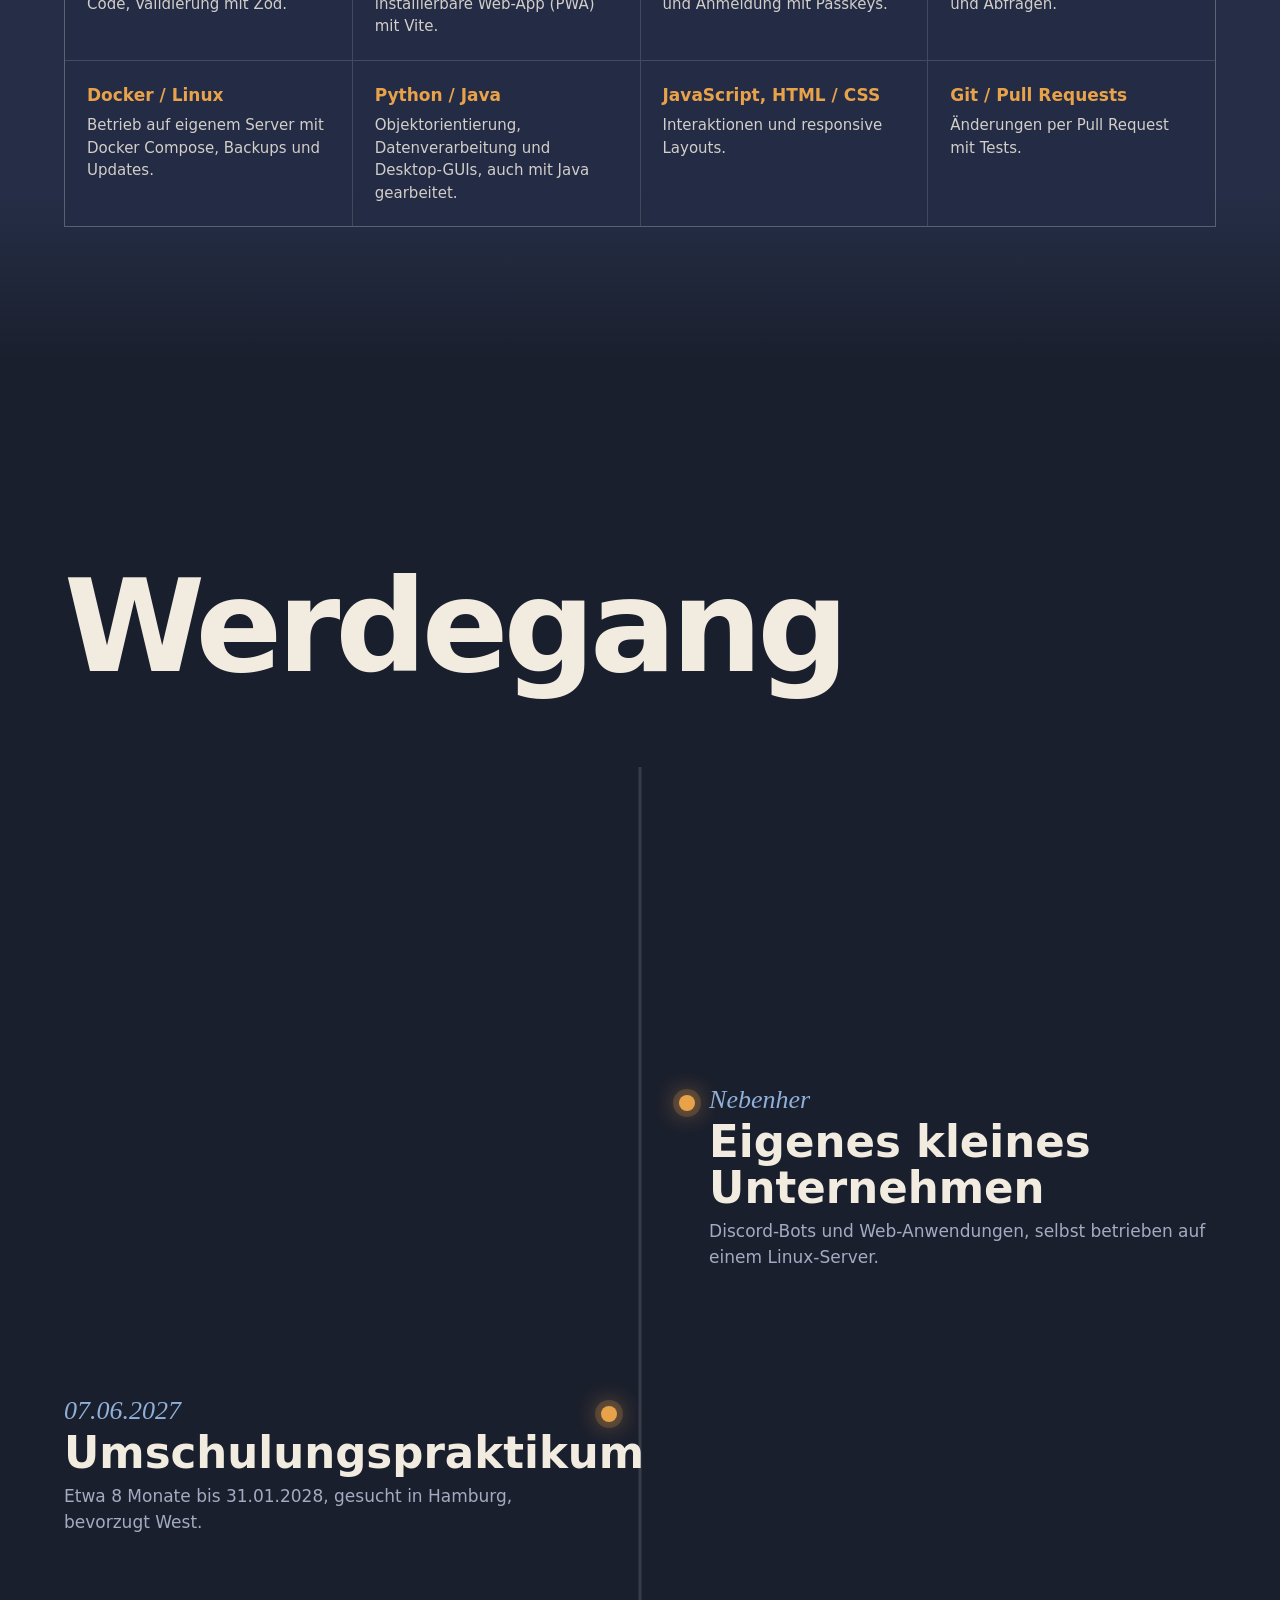
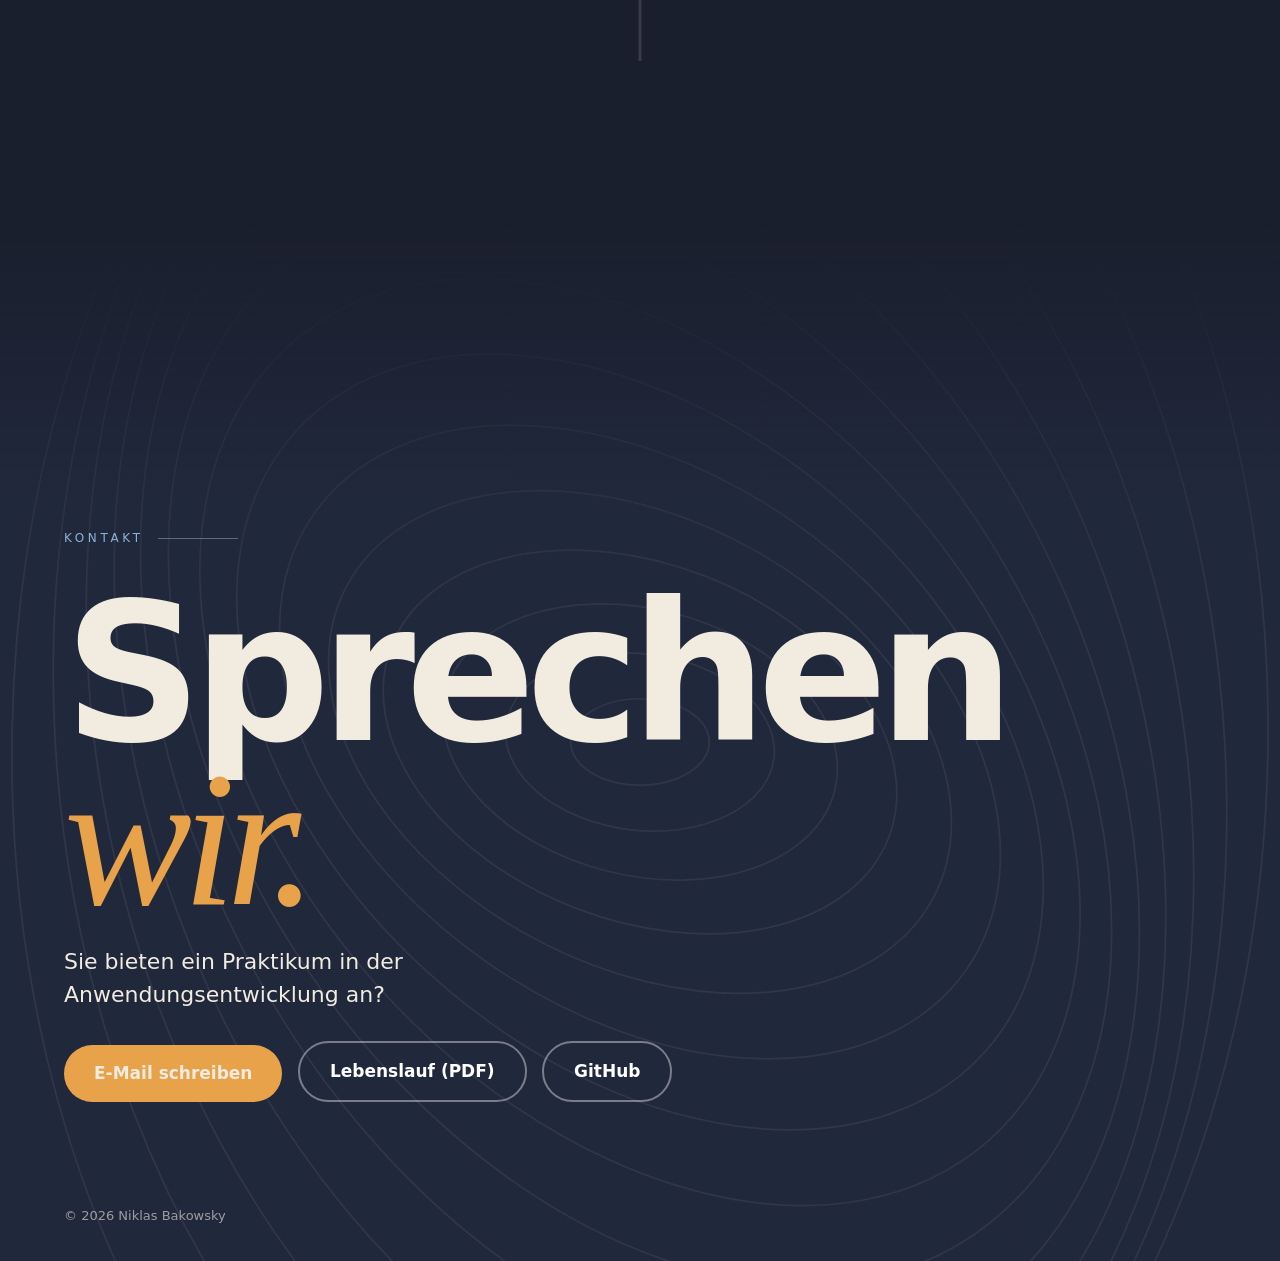
==== commit d51b295a: "refactor: KI-typische Formulierungen entfernt, klassische Seite gelöscht" ====
--- a/index.html
+++ b/index.html
@@ -40,7 +40,7 @@
             <div class="intro">
                 <span class="hello" id="hello" hidden></span>
                 <b>ANWENDUNGSENTWICKLER IN DER UMSCHULUNG</b>
-                Ich baue Software, die bleibt, und betreibe sie selbst.
+                Ich entwickle Web-Apps und Discord-Bots und betreibe sie auf meinem eigenen Linux-Server.
                 <br><span class="pill"><i></i>Praktikum ab Juni 2027 in Hamburg</span>
             </div>
             <div class="chip" style="right: 36vw; top: 20%">TypeScript</div>
@@ -51,18 +51,17 @@
         </section>
 
         <section class="about" id="about">
-            <div class="label">ÜBER MICH</div>
-            <div class="about-grid">
-                <h2><span>das bin ich</span>Über mich</h2>
+                        <div class="about-grid">
+                <h2>Über mich</h2>
                 <div id="about-text">
-                    <p>Ich mache eine Umschulung zum Fachinformatiker für Anwendungsentwicklung und baue nebenbei Anwendungen, die echte Menschen nutzen.</p>
-                    <p>Dazu führe ich ein kleines eigenes Unternehmen für Discord-Bots und Web-Anwendungen und betreibe die Software selbst auf einem eigenen Server. So kenne ich Tests, Releases, Backups und Betrieb.</p>
+                    <p>Ich mache eine Umschulung zum Fachinformatiker für Anwendungsentwicklung und entwickle nebenbei eigene Anwendungen, zum Beispiel Huddl, eine Familien-App, die ich selbst betreibe.</p>
+                    <p>Dazu führe ich ein kleines eigenes Unternehmen für Discord-Bots und Web-Anwendungen und betreibe die Software selbst auf einem eigenen Server. So lerne ich neben dem Code auch Releases und Backups kennen.</p>
                     <p>Größere Projekte entstehen mit KI-Unterstützung. Ziel, Aufbau und Prüfung liegen bei mir, und ich erkläre gern, wie alles funktioniert.</p>
                 </div>
             </div>
             <div class="nums">
                 <div style="left: 0; top: 0"><b>8</b><span>Monate Praktikum</span></div>
-                <div style="left: 34%; top: 18vh"><b>110%</b><span>Motivation</span></div>
+                <div style="left: 34%; top: 18vh"><b>1</b><span>eigener Linux-Server</span></div>
                 <div style="right: 0; top: 36vh"><b>HH</b><span>Hamburg, bevorzugt West</span></div>
             </div>
         </section>
@@ -70,7 +69,7 @@
         <section class="projects" id="projects">
             <div class="stage">
                 <div class="project-progress"><span id="project-nr">01 / 04</span><div><i id="project-bar"></i></div></div>
-                <div class="section-title">PROJEKTE ———</div>
+                <div class="section-title">PROJEKTE</div>
                 <div class="track" id="track">
                     <article class="project project-wide" style="--c: #e8728a44">
                         <div class="project-index">01</div>
@@ -122,8 +121,8 @@
 
         <section class="skills" aria-label="Kenntnisse">
             <small class="label" style="padding: 0 5vw">KENNTNISSE</small>
-            <div class="row" id="skills-a" aria-hidden="true">TypeScript <span class="sep">✦</span> React <span class="sep">✦</span> Node.js <span class="sep">✦</span> PostgreSQL <span class="sep">✦</span> Docker <span class="sep">✦</span></div>
-            <div class="row outline" id="skills-b" aria-hidden="true">Linux <span class="sep">✦</span> Java <span class="sep">✦</span> Python <span class="sep">✦</span> SQL <span class="sep">✦</span> Git <span class="sep">✦</span> Pull&nbsp;Requests <span class="sep">✦</span></div>
+            <div class="row" id="skills-a" aria-hidden="true">TypeScript <span class="sep">·</span> React <span class="sep">·</span> Node.js <span class="sep">·</span> PostgreSQL <span class="sep">·</span> Docker <span class="sep">·</span></div>
+            <div class="row outline" id="skills-b" aria-hidden="true">Linux <span class="sep">·</span> Java <span class="sep">·</span> Python <span class="sep">·</span> SQL <span class="sep">·</span> Git <span class="sep">·</span> Pull&nbsp;Requests <span class="sep">·</span></div>
             <dl class="skill-list">
                 <div><dt>TypeScript</dt><dd>Typsicherer Server- und Web-Code, Validierung mit Zod.</dd></div>
                 <div><dt>React</dt><dd>Oberflächen für eine installierbare Web-App (PWA) mit Vite.</dd></div>
@@ -132,13 +131,12 @@
                 <div><dt>Docker / Linux</dt><dd>Betrieb auf eigenem Server mit Docker Compose, Backups und Updates.</dd></div>
                 <div><dt>Python / Java</dt><dd>Objektorientierung, Datenverarbeitung und Desktop-GUIs, auch mit Java gearbeitet.</dd></div>
                 <div><dt>JavaScript, HTML / CSS</dt><dd>Interaktionen und responsive Layouts.</dd></div>
-                <div><dt>Git / Pull Requests</dt><dd>Reviews, Tests und nachvollziehbare Änderungen.</dd></div>
+                <div><dt>Git / Pull Requests</dt><dd>Änderungen per Pull Request mit Tests.</dd></div>
             </dl>
         </section>
 
         <section class="path" id="path">
-            <div class="label">WERDEGANG</div>
-            <h2>Werdegang</h2>
+                        <h2>Werdegang</h2>
             <div class="path-line-track"><i id="path-line"></i></div>
             <div class="step reveal"><small>Jetzt</small><h3>Umschulung zum Fachinformatiker AE</h3><p>Mit Huddl als Hauptprojekt und eigenen Anwendungen im Betrieb.</p></div>
             <div class="step reveal"><small>Nebenher</small><h3>Eigenes kleines Unternehmen</h3><p>Discord-Bots und Web-Anwendungen, selbst betrieben auf einem Linux-Server.</p></div>
@@ -148,7 +146,7 @@
         <section class="contact" id="contact">
             <div class="label">KONTAKT</div>
             <h2>Sprechen<br><em>wir.</em></h2>
-            <p>Sie bieten ein Praktikum in der Anwendungsentwicklung an? Ich antworte in der Regel innerhalb eines Tages.</p>
+            <p>Sie bieten ein Praktikum in der Anwendungsentwicklung an?</p>
             <a class="button" href="mailto:nikhh53@gmail.com">E-Mail schreiben</a>
             <a class="button ghost" href="lebenslauf.pdf">Lebenslauf (PDF)</a>
             <a class="button ghost" href="https://github.com/nikhh53" rel="noopener">GitHub</a>
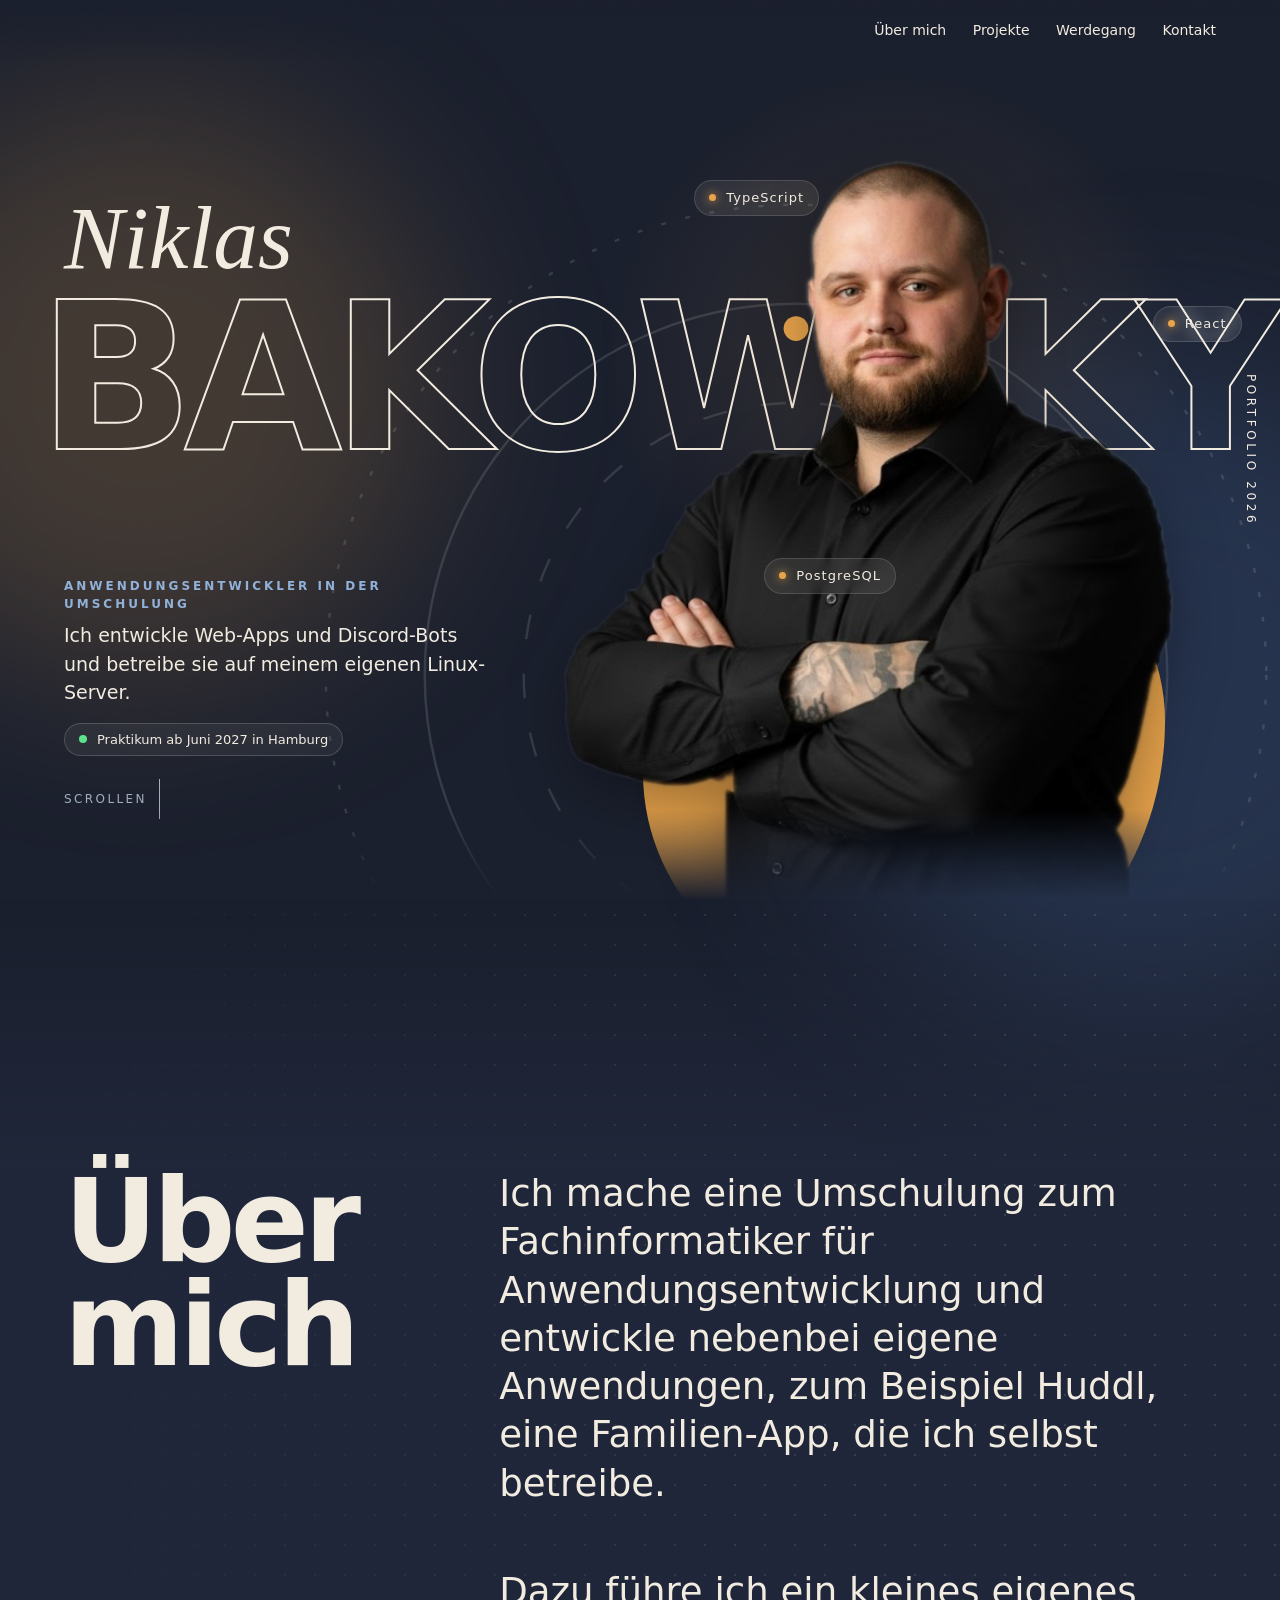
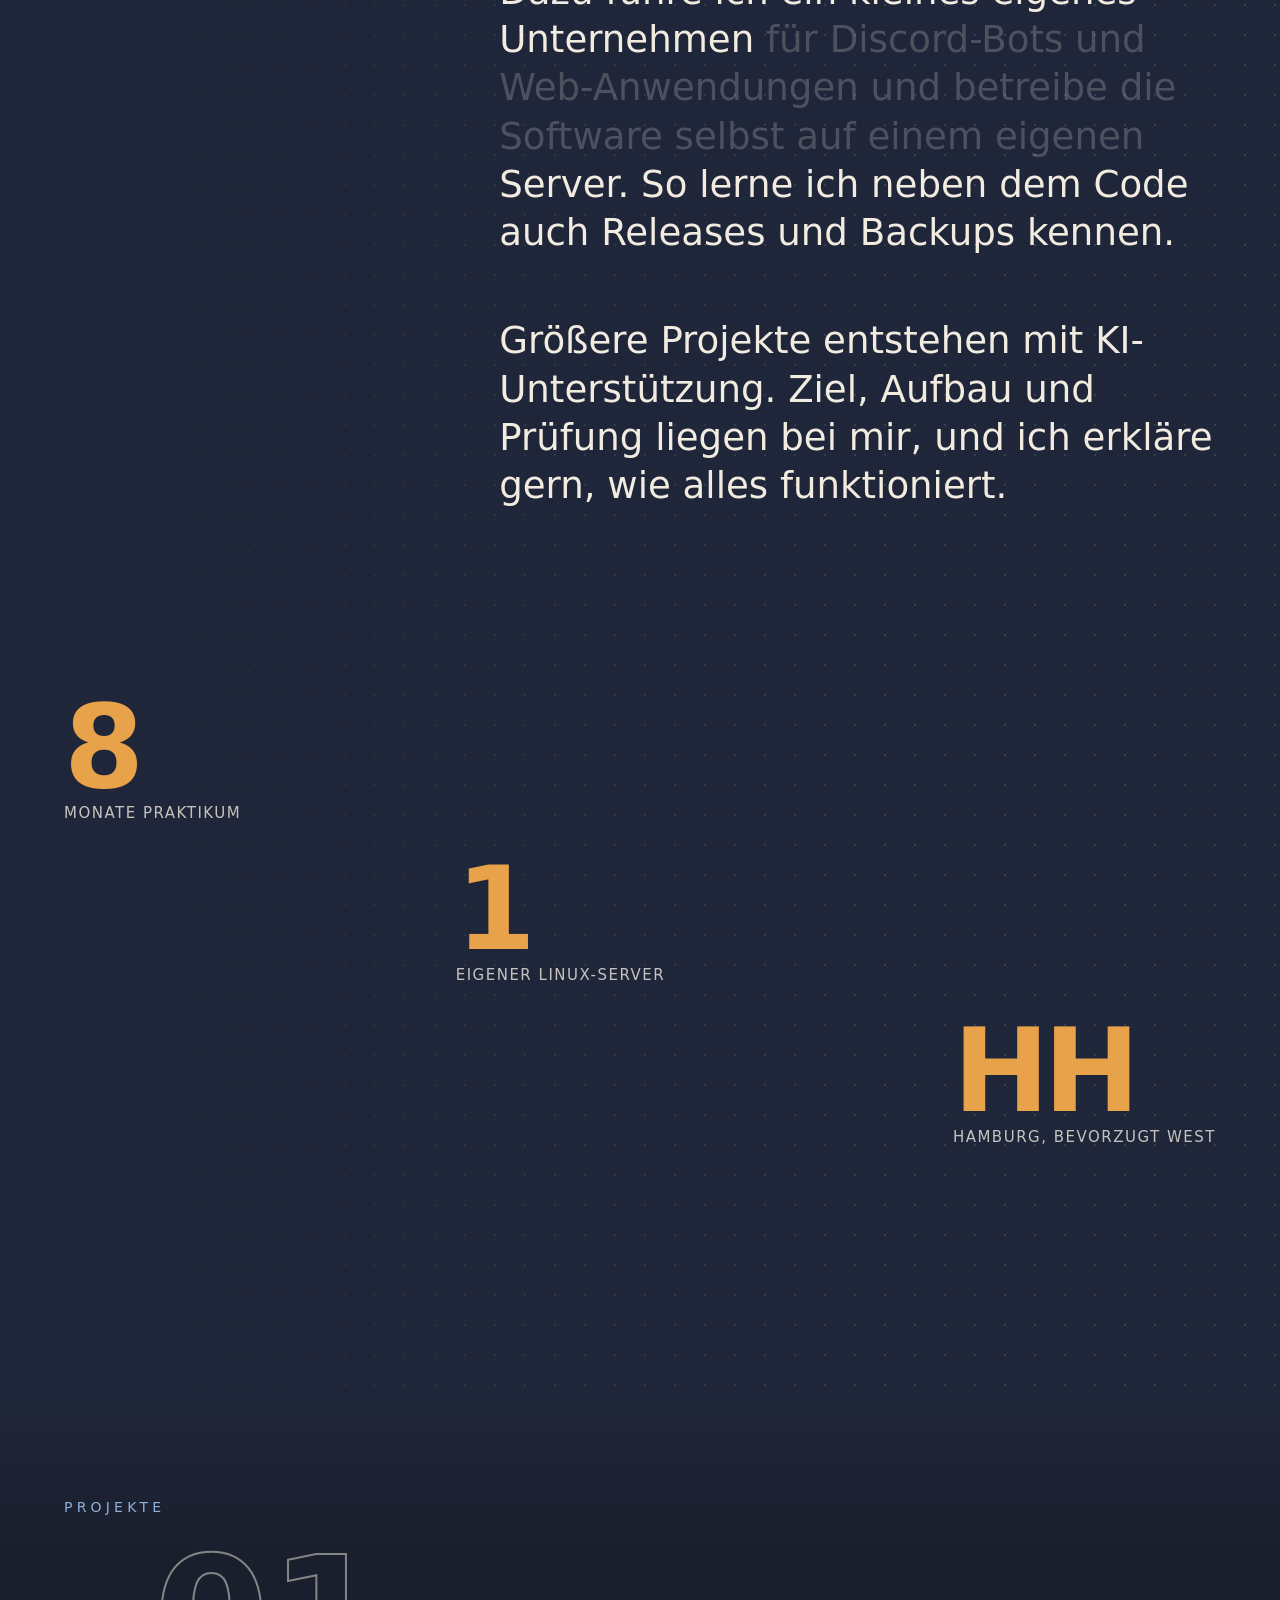
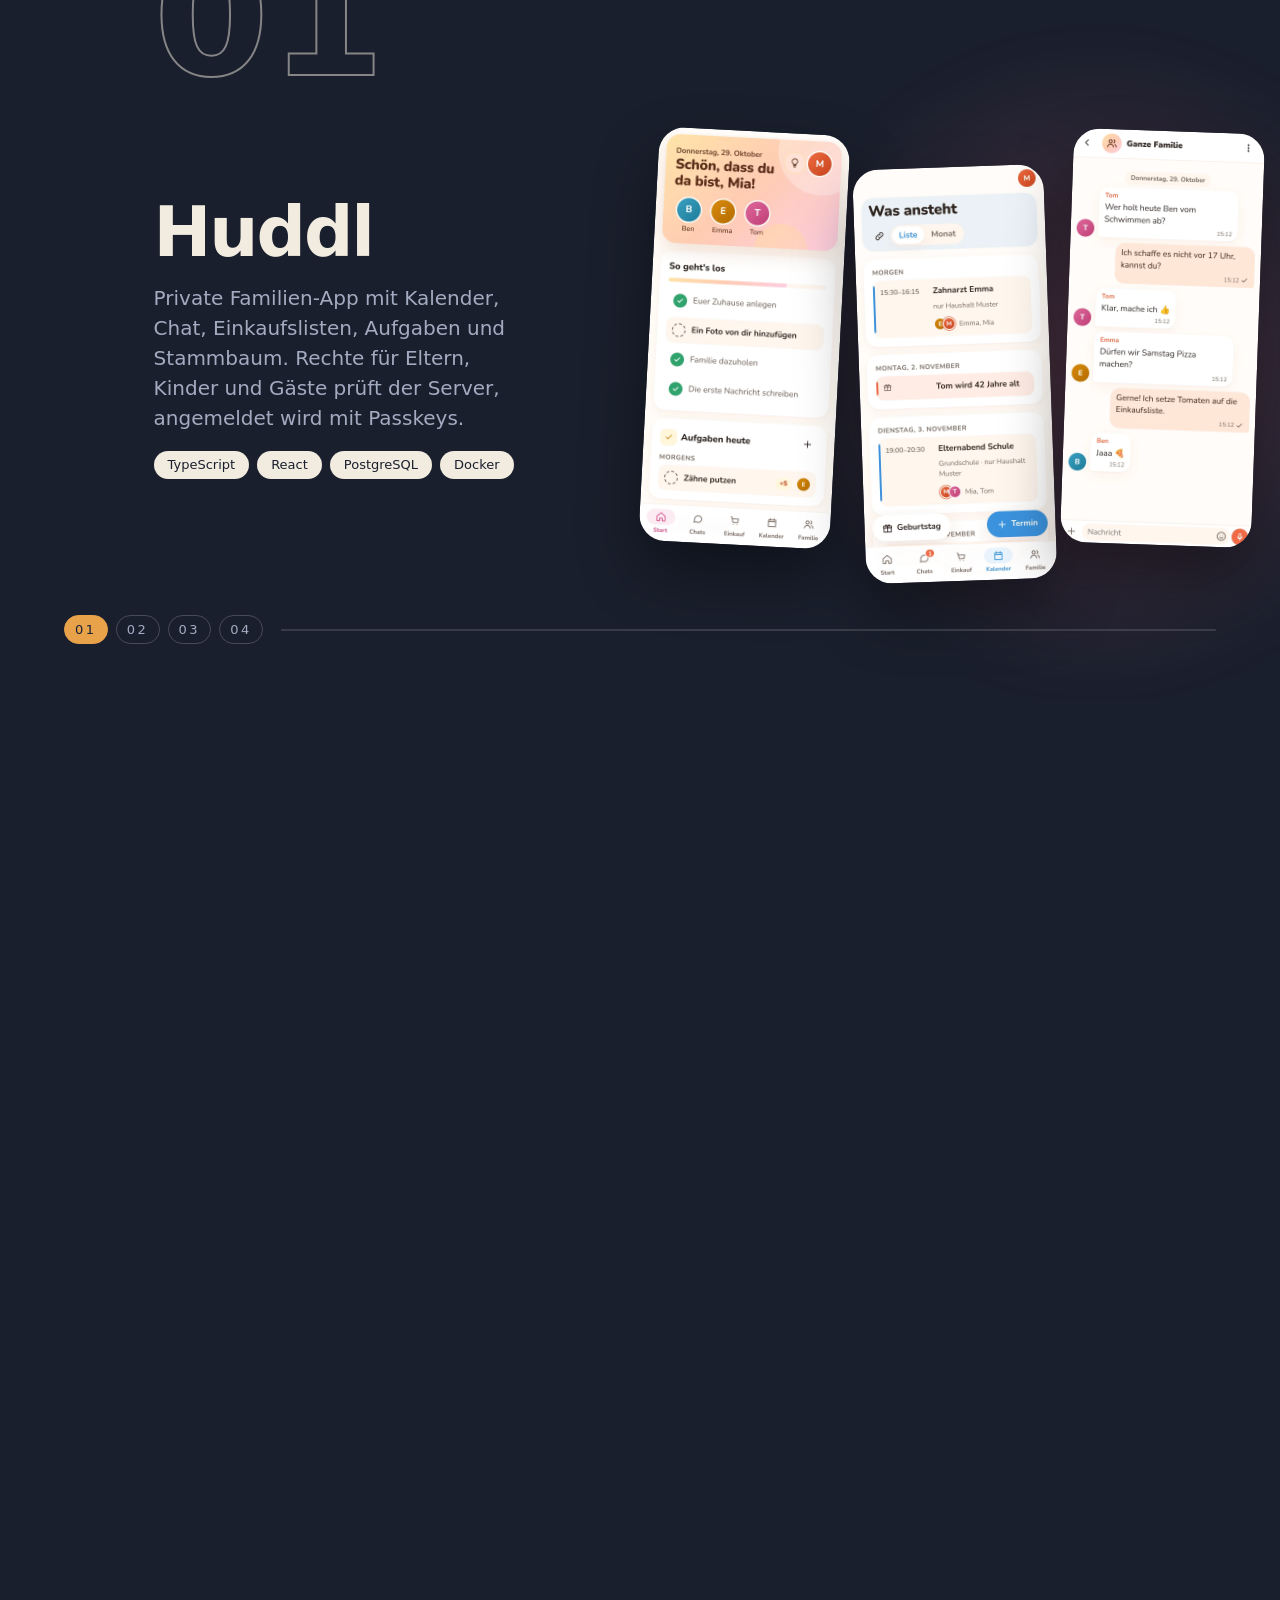
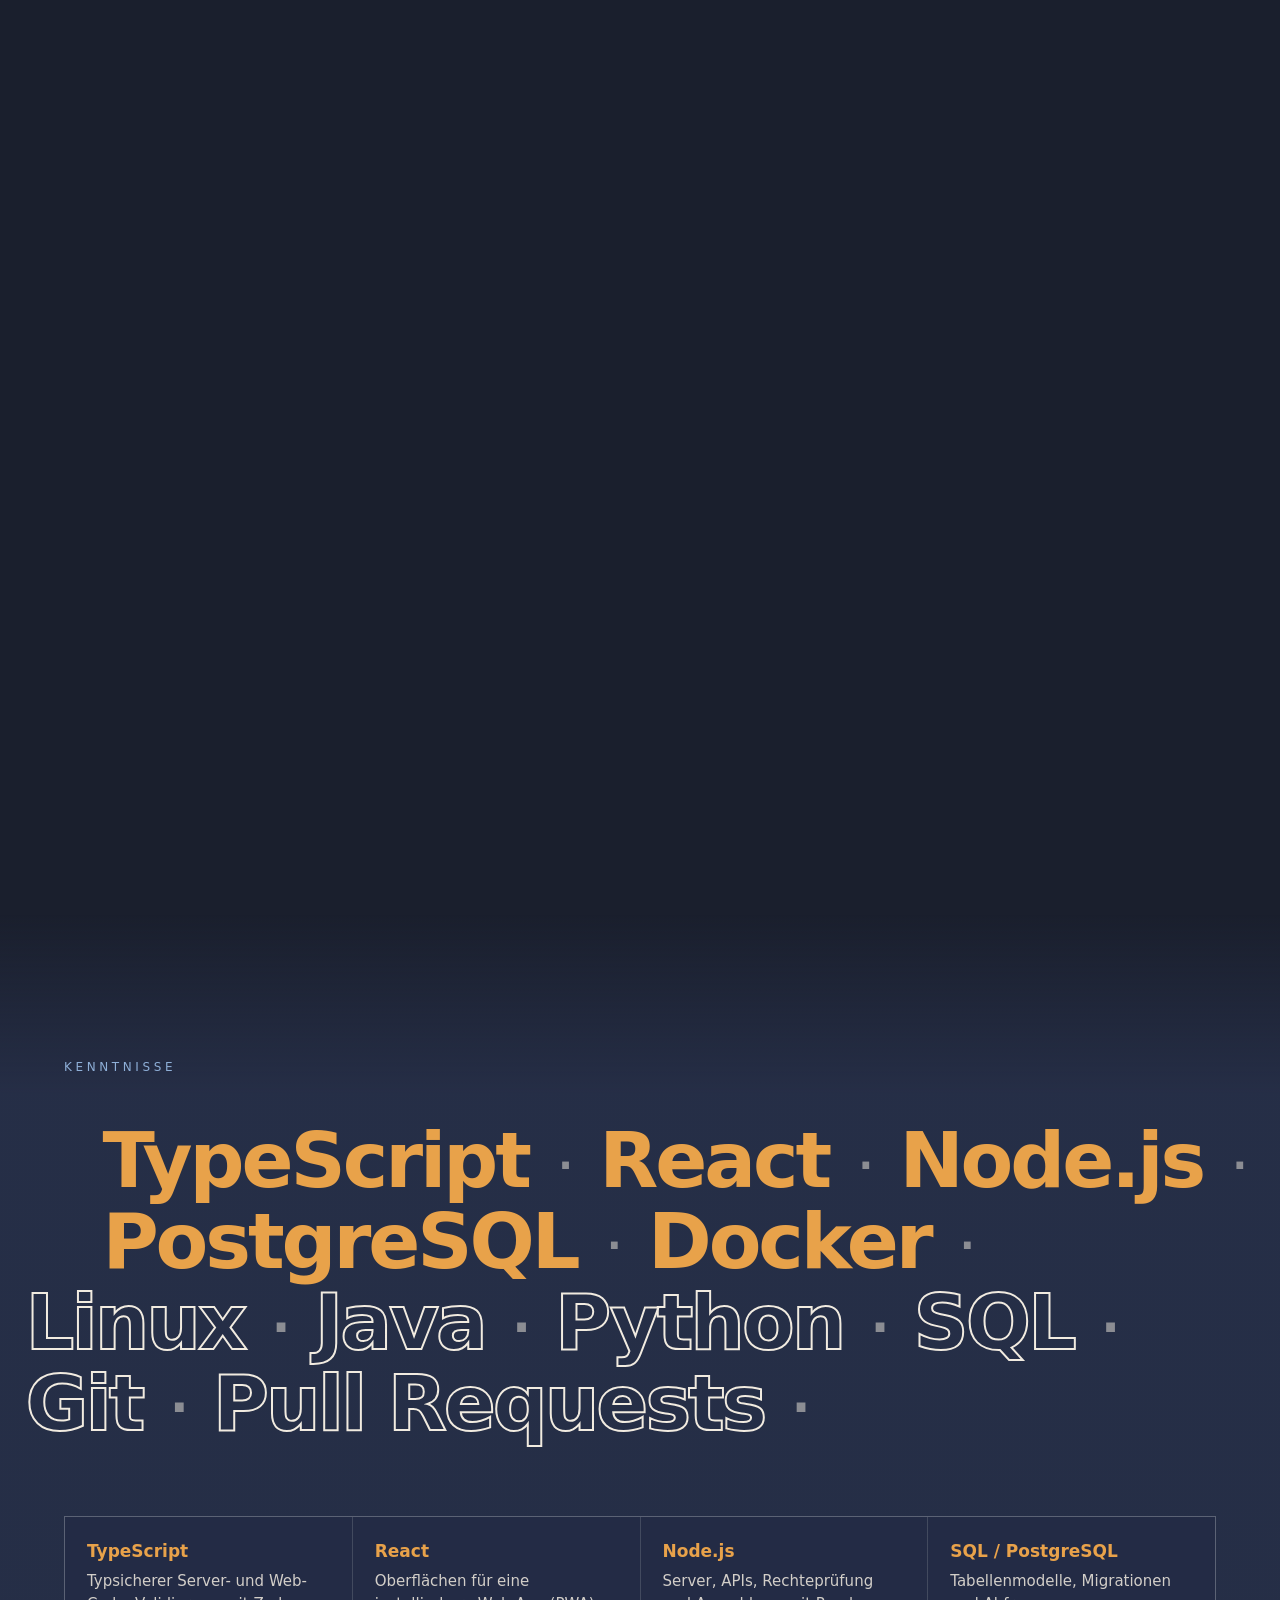
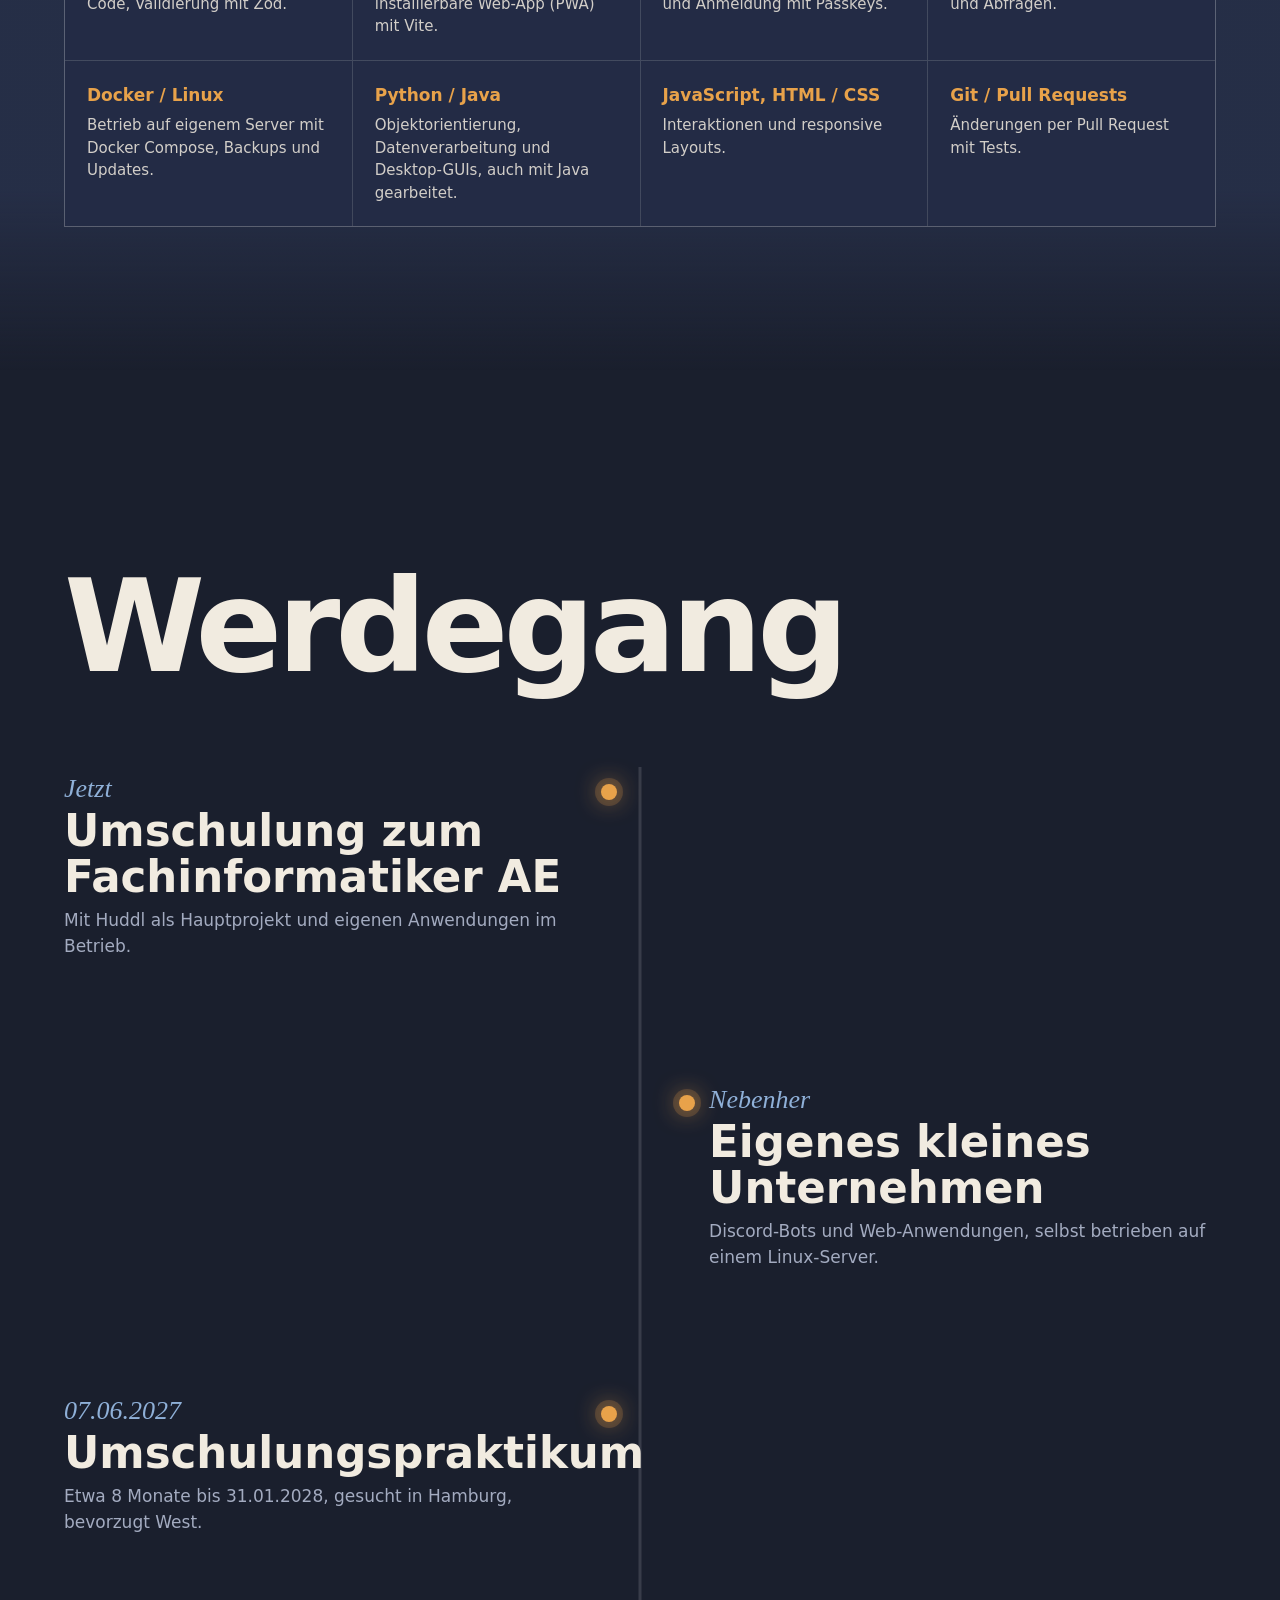
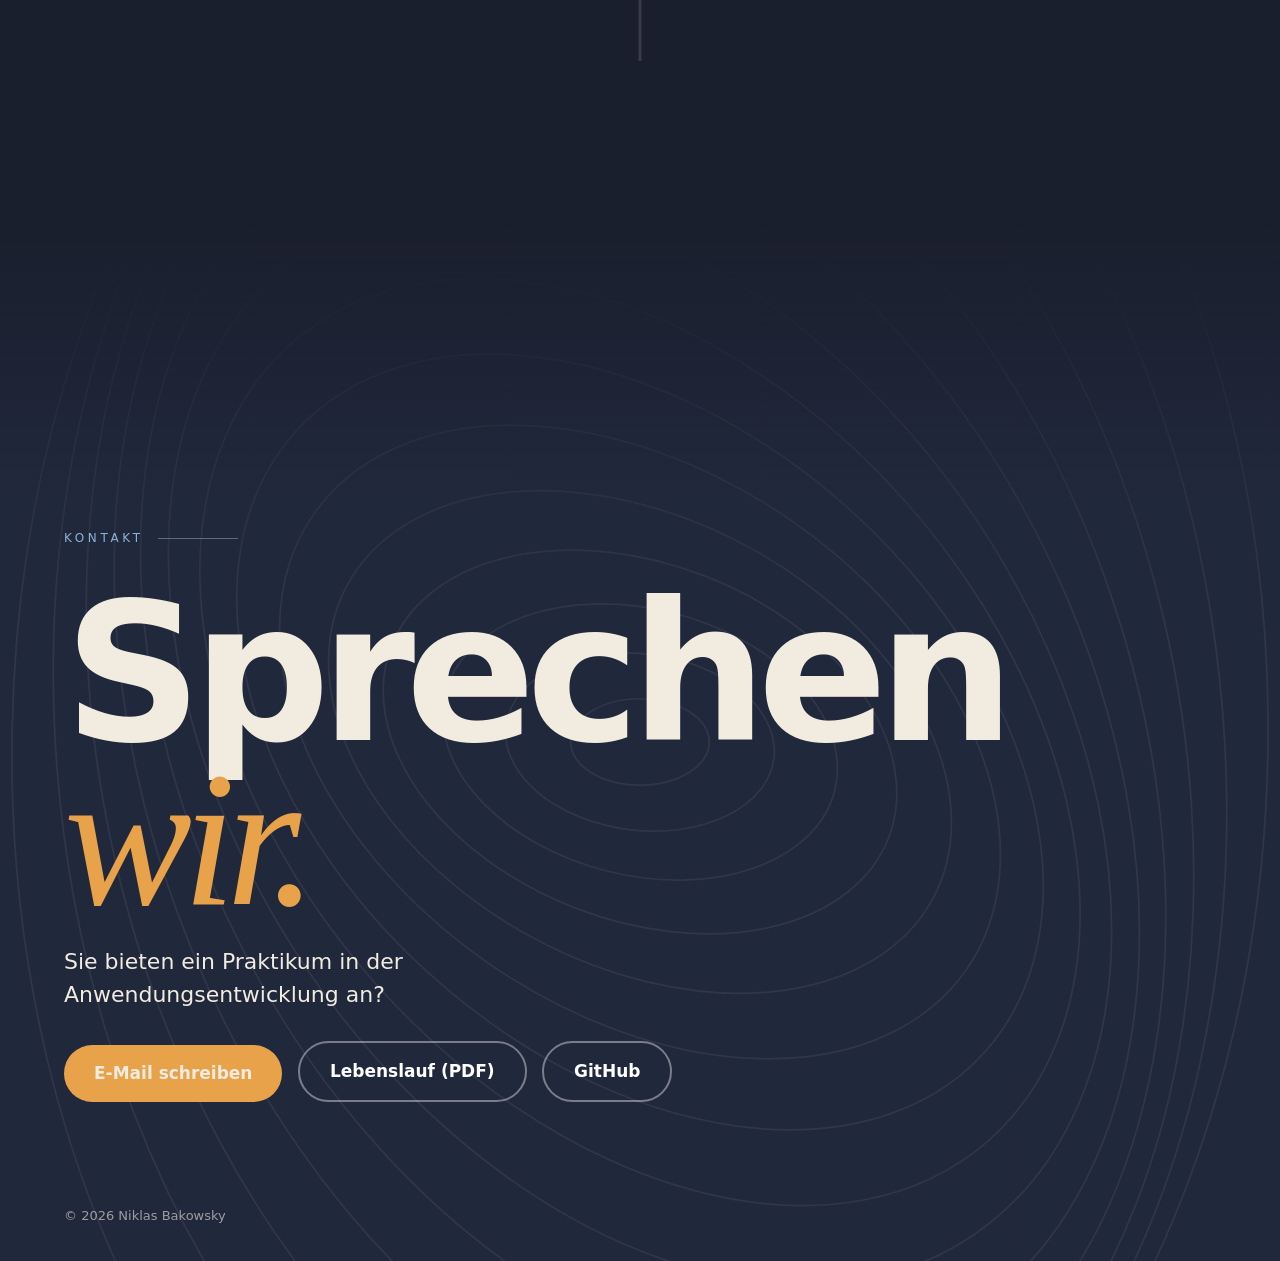
==== commit eb7d5fe5: "feat: Projektnummern einzeln anzeigen, aktuelle gefüllt" ====
--- a/index.html
+++ b/index.html
@@ -68,7 +68,7 @@
 
         <section class="projects" id="projects">
             <div class="stage">
-                <div class="project-progress"><span id="project-nr">01 / 04</span><div><i id="project-bar"></i></div></div>
+                <div class="project-progress"><ol id="project-nr"><li class="on">01</li><li>02</li><li>03</li><li>04</li></ol><div><i id="project-bar"></i></div></div>
                 <div class="section-title">PROJEKTE</div>
                 <div class="track" id="track">
                     <article class="project project-wide" style="--c: #e8728a44">
--- a/neu.css
+++ b/neu.css
@@ -759,6 +759,27 @@
     z-index: 3;
 }
 
+#project-nr {
+    display: flex;
+    gap: 8px;
+    margin: 0;
+    padding: 0;
+    list-style: none;
+}
+
+#project-nr li {
+    padding: 4px 10px;
+    border: 1px solid #ffffff33;
+    border-radius: 99px;
+    transition: background .3s, color .3s, border-color .3s;
+}
+
+#project-nr li.on {
+    background: var(--amber);
+    border-color: var(--amber);
+    color: #1b2236;
+}
+
 .project-progress div {
     flex: 1;
     height: 2px;
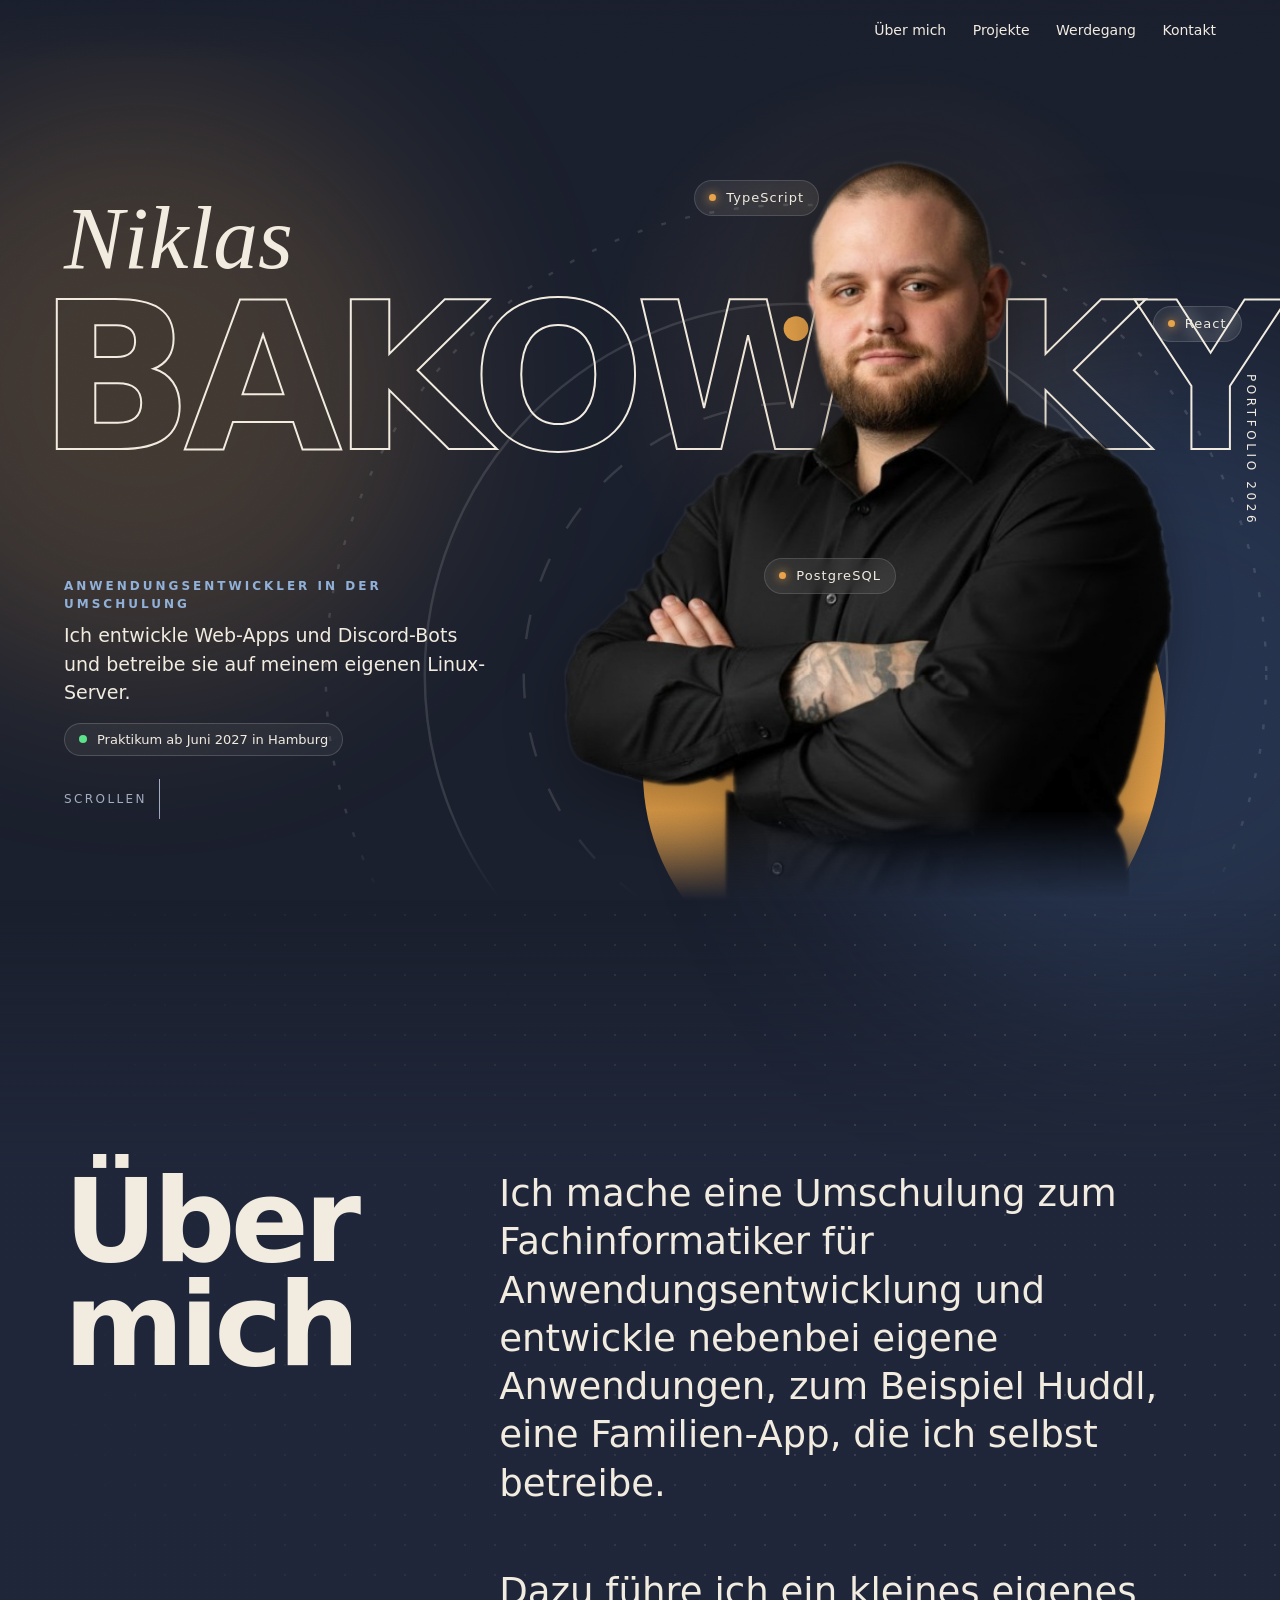
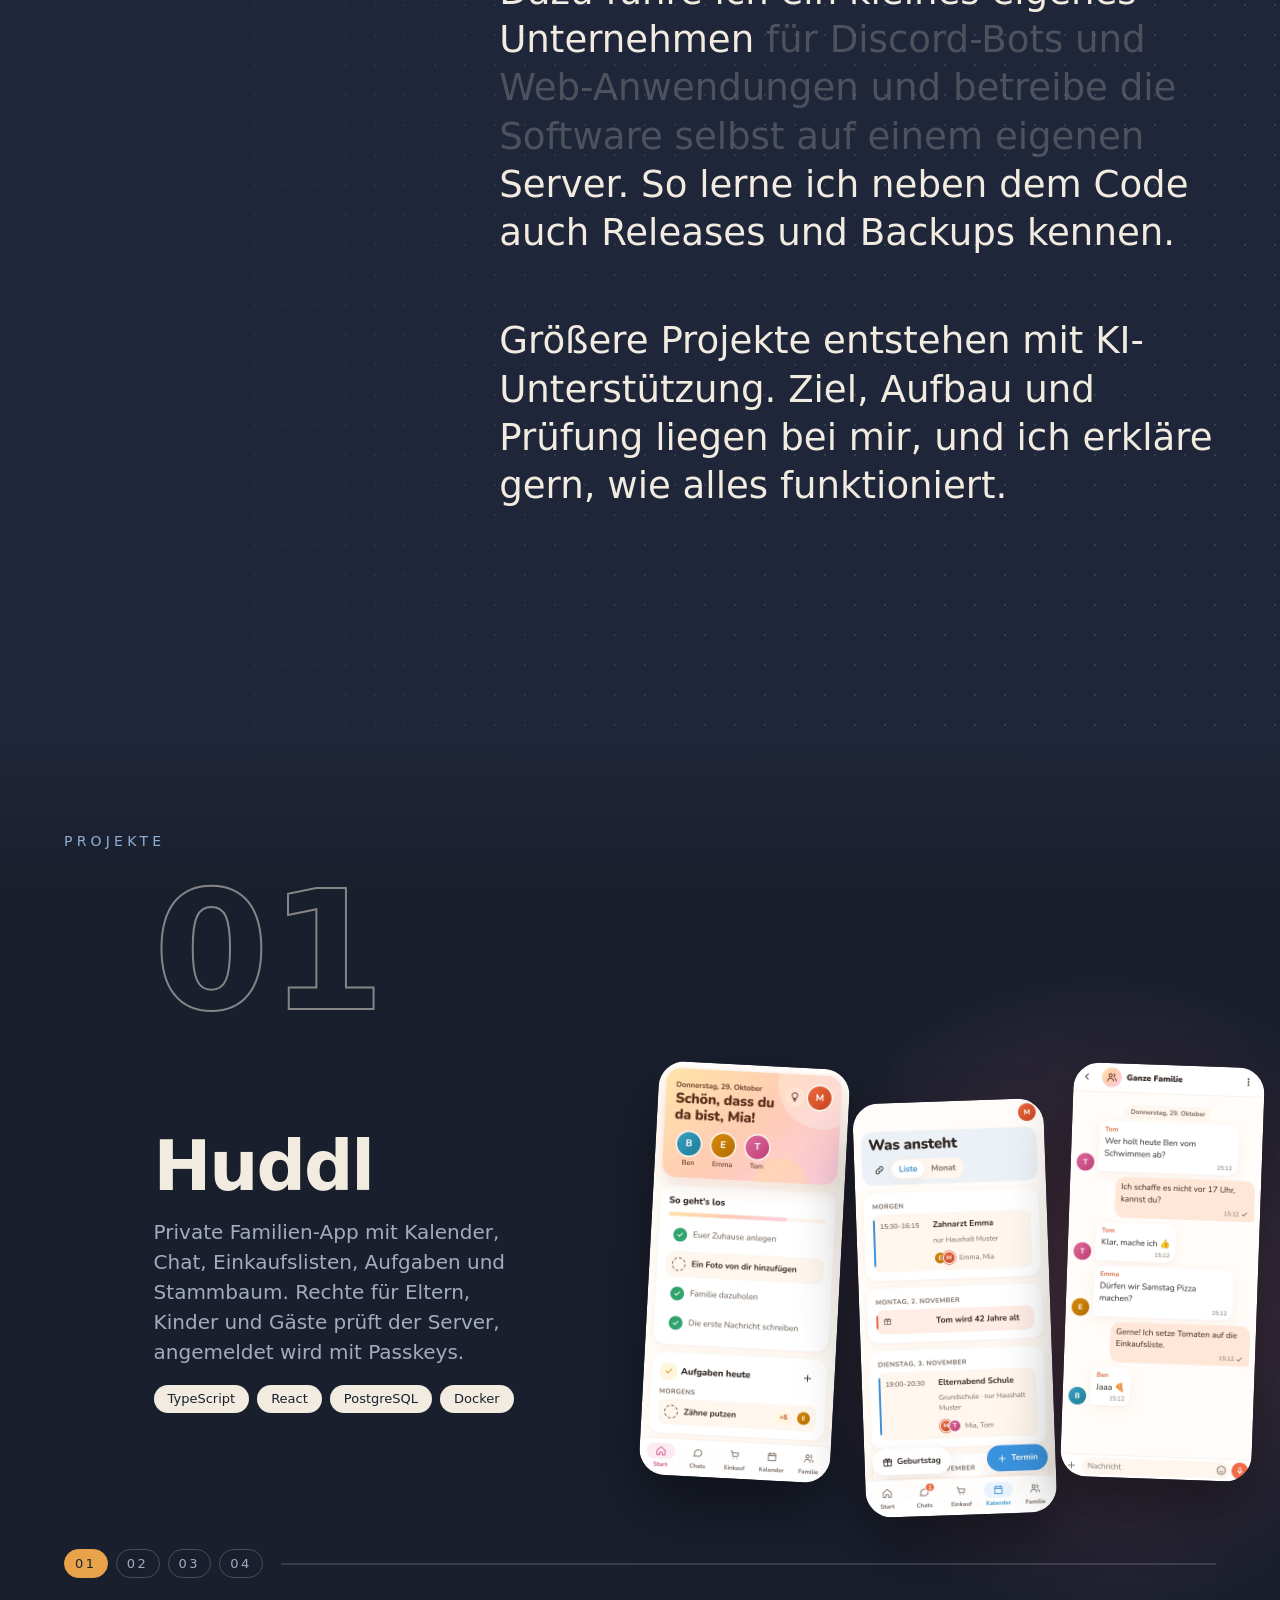
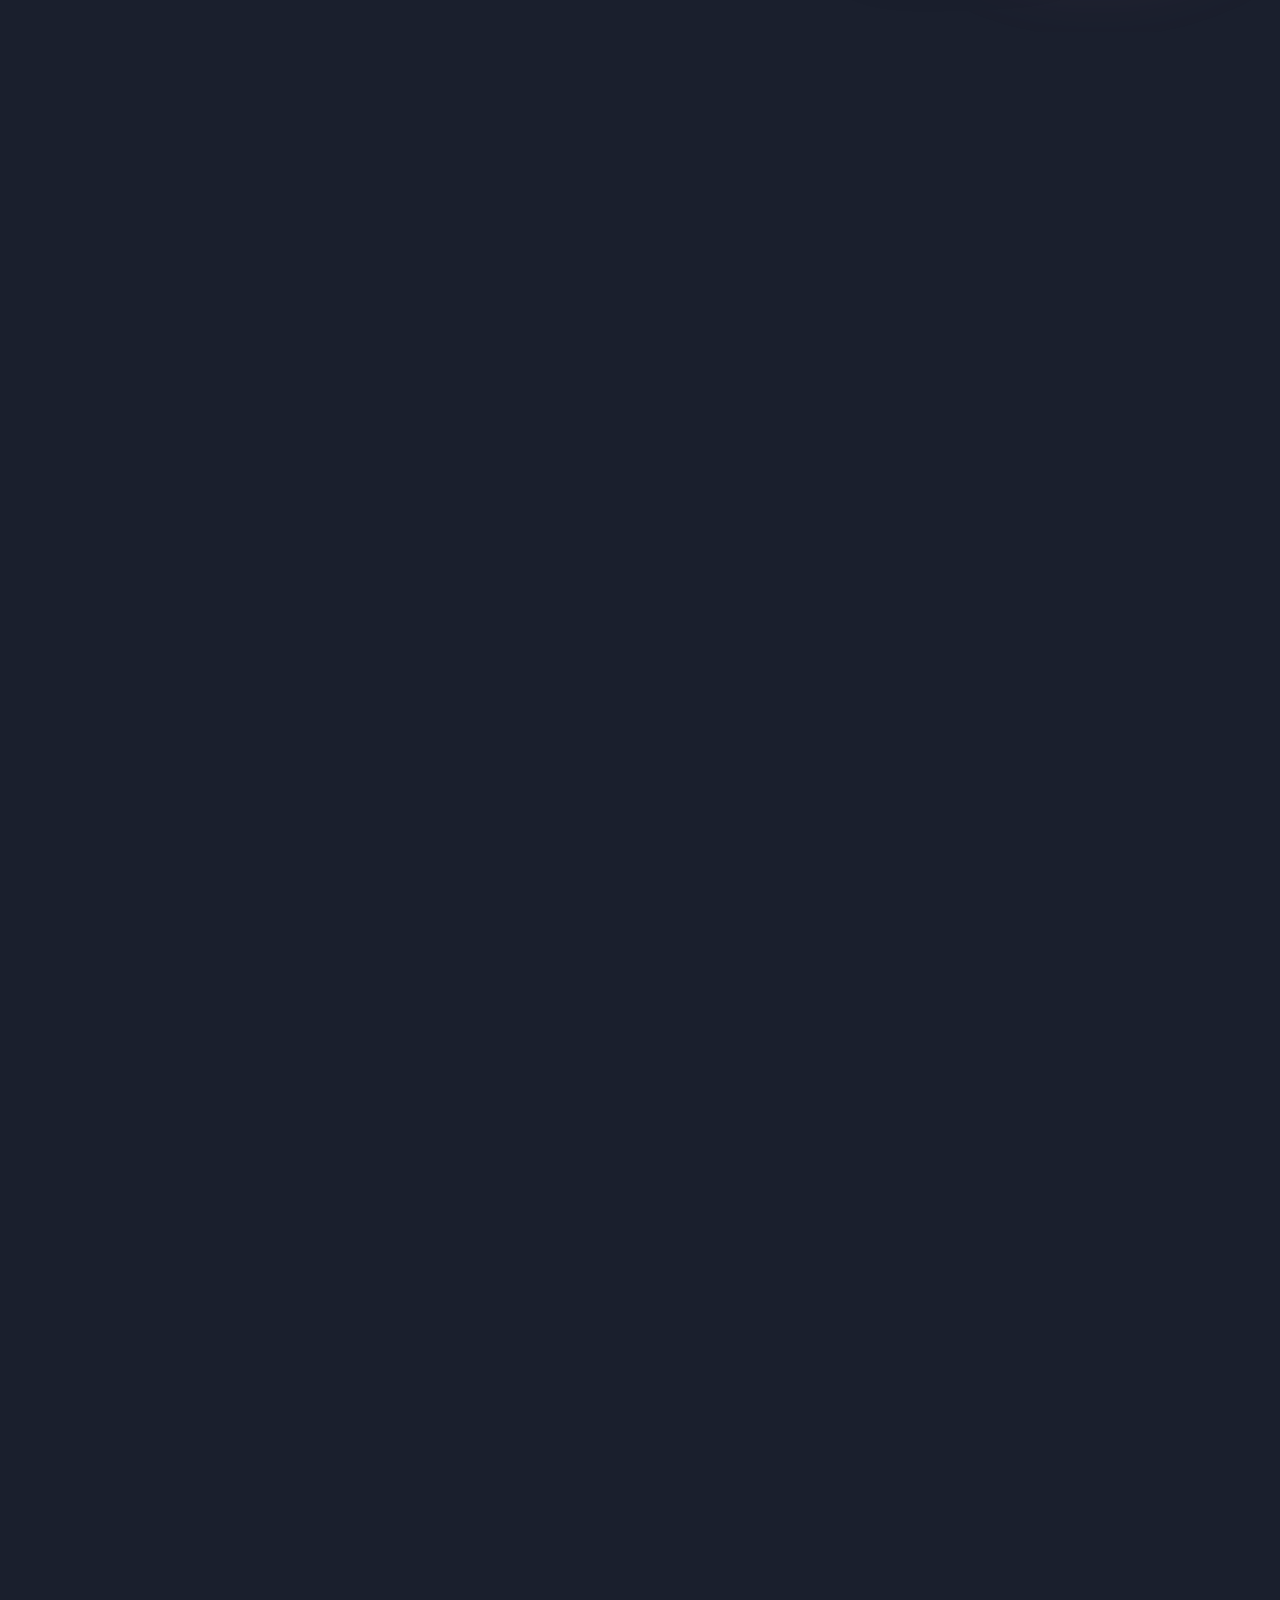
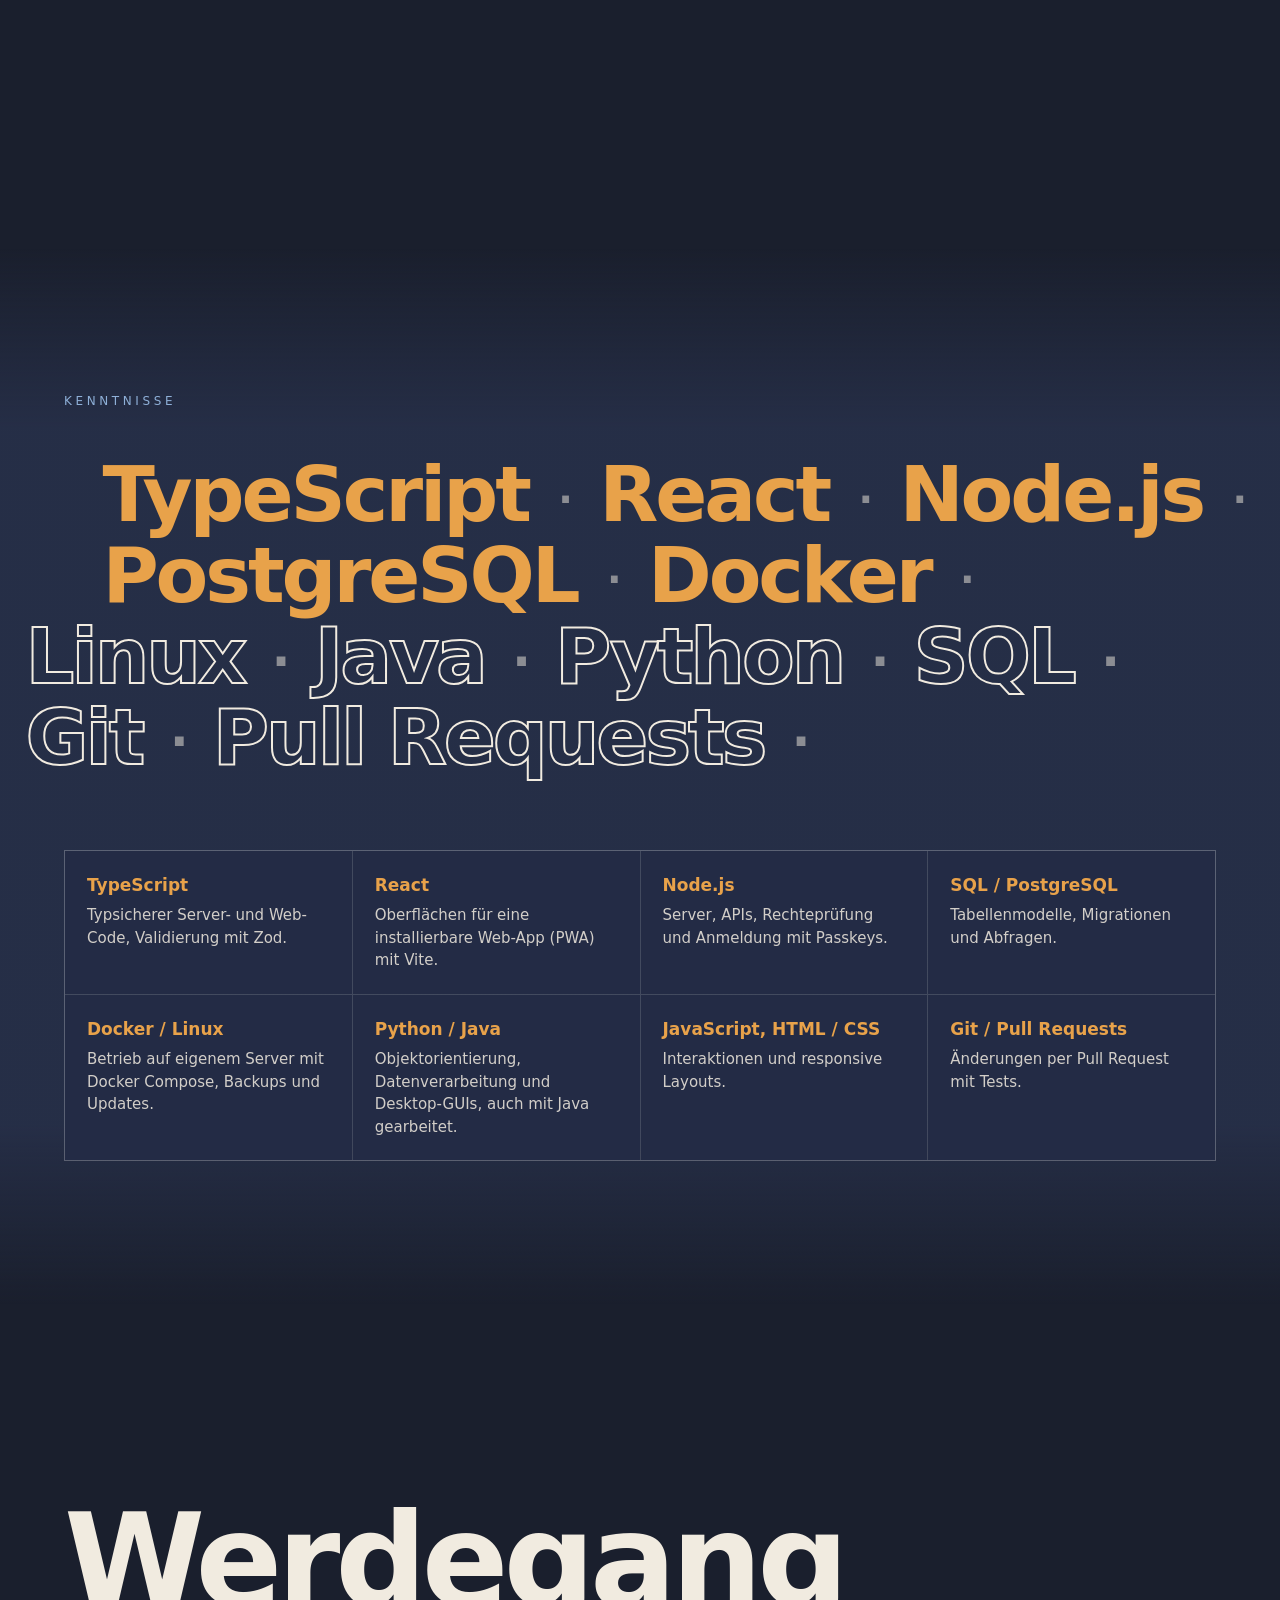
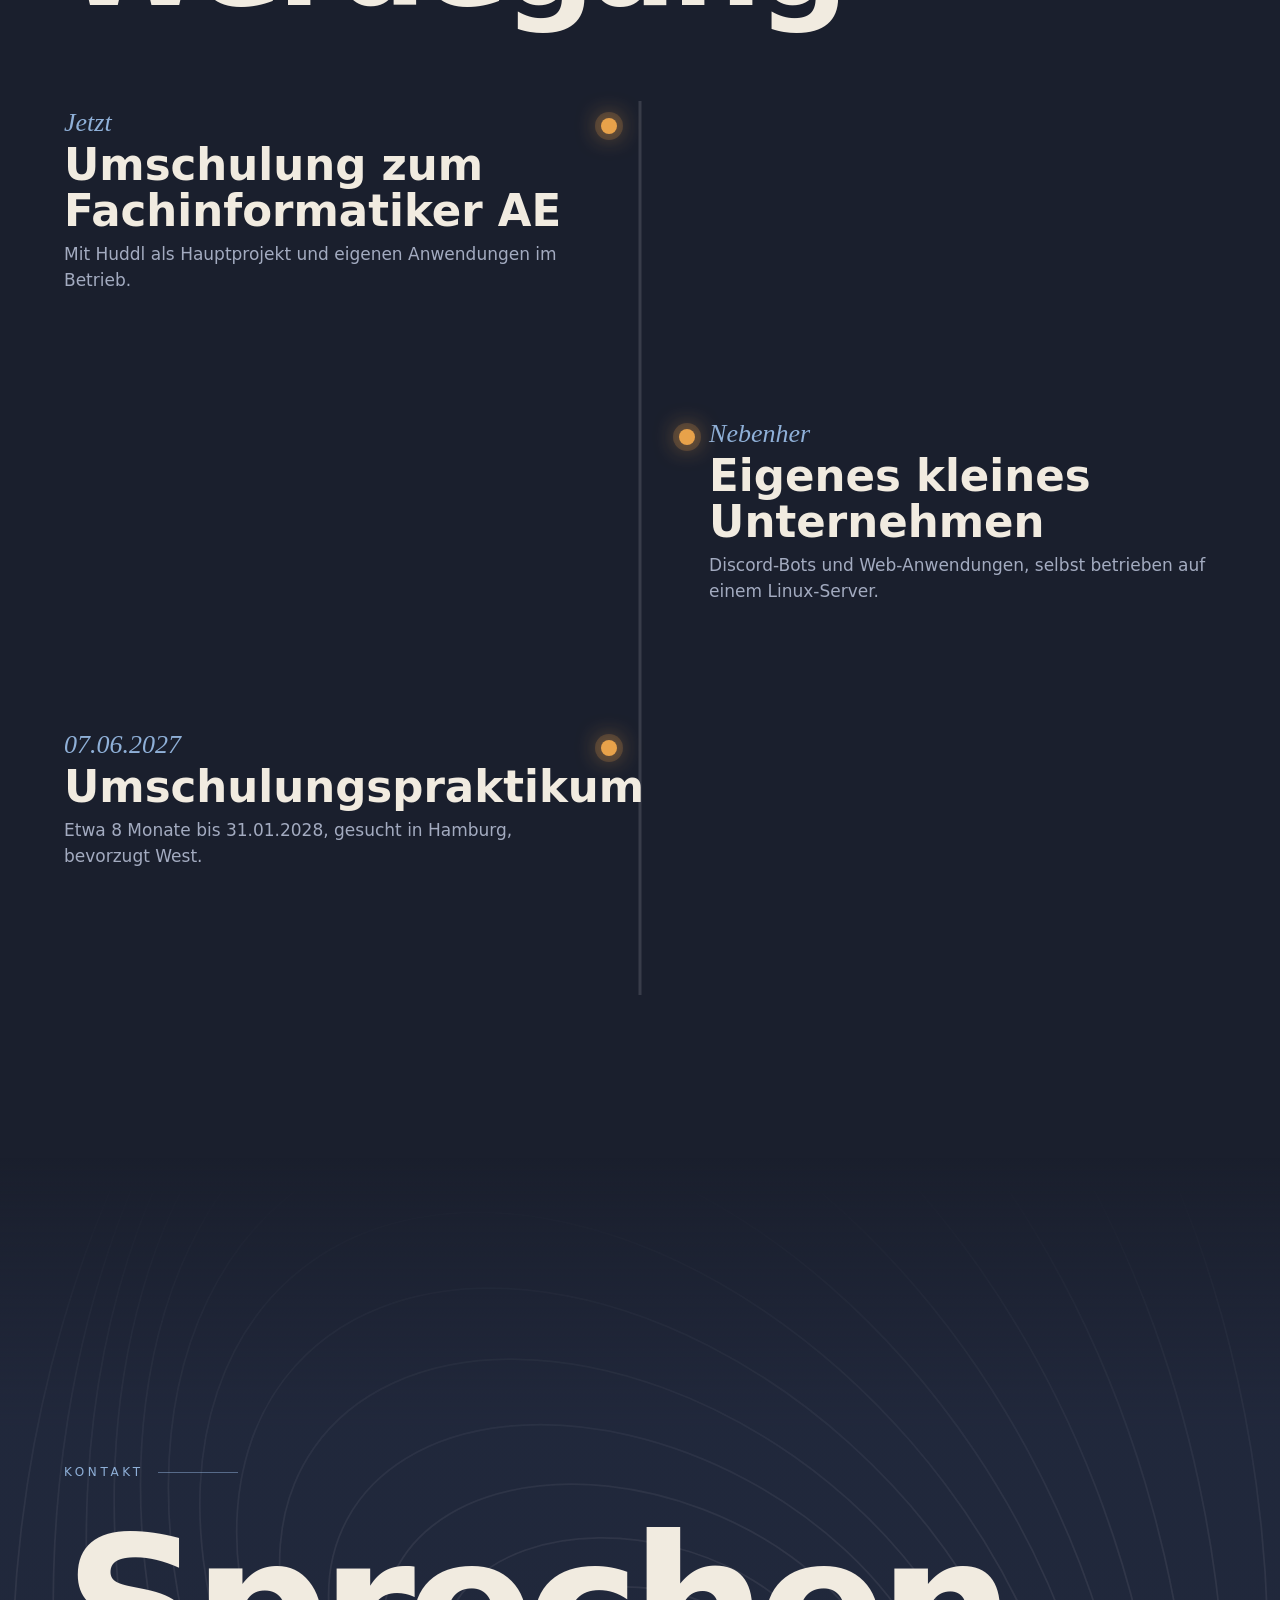
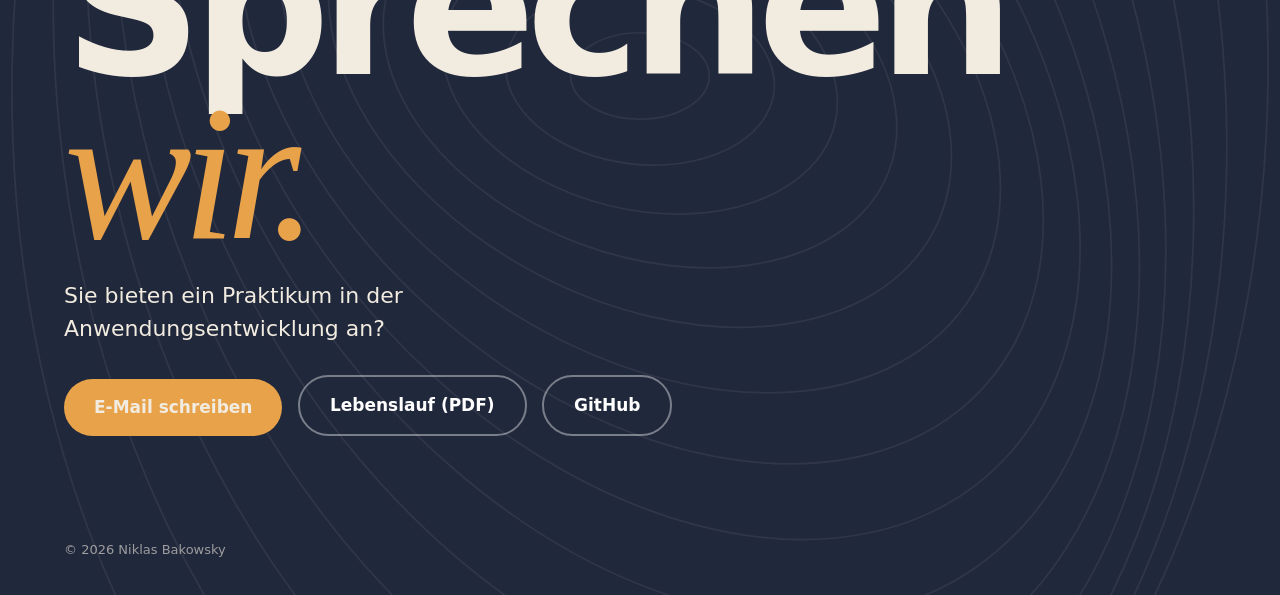
==== commit f4c7a557: "refactor: Zahlenblock im Über-mich-Bereich entfernt" ====
--- a/index.html
+++ b/index.html
@@ -58,11 +58,6 @@
                     <p>Dazu führe ich ein kleines eigenes Unternehmen für Discord-Bots und Web-Anwendungen und betreibe die Software selbst auf einem eigenen Server. So lerne ich neben dem Code auch Releases und Backups kennen.</p>
                     <p>Größere Projekte entstehen mit KI-Unterstützung. Ziel, Aufbau und Prüfung liegen bei mir, und ich erkläre gern, wie alles funktioniert.</p>
                 </div>
-            </div>
-            <div class="nums">
-                <div style="left: 0; top: 0"><b>8</b><span>Monate Praktikum</span></div>
-                <div style="left: 34%; top: 18vh"><b>1</b><span>eigener Linux-Server</span></div>
-                <div style="right: 0; top: 36vh"><b>HH</b><span>Hamburg, bevorzugt West</span></div>
             </div>
         </section>
 
--- a/neu.css
+++ b/neu.css
@@ -202,32 +202,6 @@
     opacity: 1;
 }
 
-.nums {
-    margin-top: 14vh;
-    position: relative;
-    height: 60vh;
-}
-
-.nums div {
-    position: absolute;
-}
-
-.nums b {
-    display: block;
-    font-size: min(9vw,120px);
-    line-height: .9;
-    font-weight: 900;
-    color: var(--amber);
-    letter-spacing: -.05em;
-}
-
-.nums span {
-    font-size: 15px;
-    letter-spacing: .1em;
-    text-transform: uppercase;
-    opacity: .8;
-}
-
 /* Projekte */ .projects {
     position: relative;
     background: linear-gradient(var(--slate),var(--sand) 18vh);
@@ -553,9 +527,6 @@
     }
     .contact h2 {
         font-size: 19vw;
-    }
-    .nums {
-        height: 70vh;
     }
 }
 
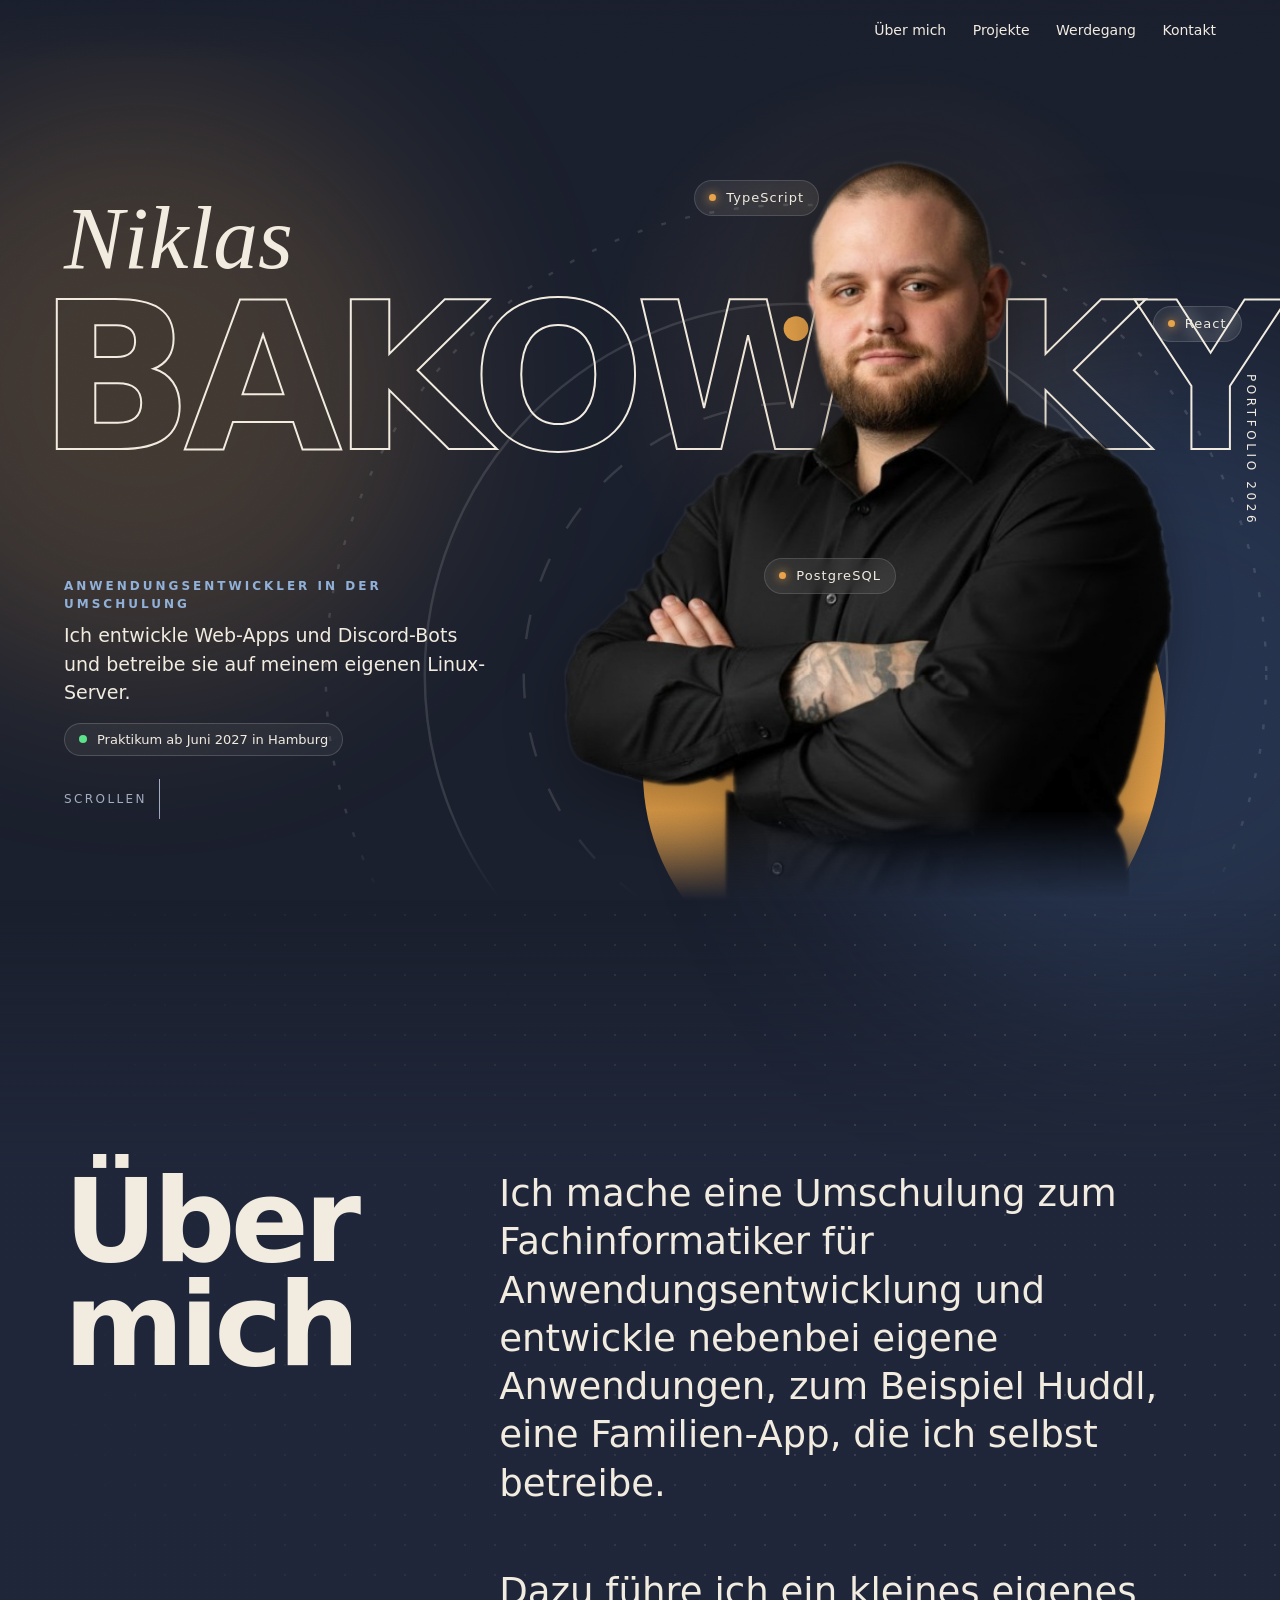
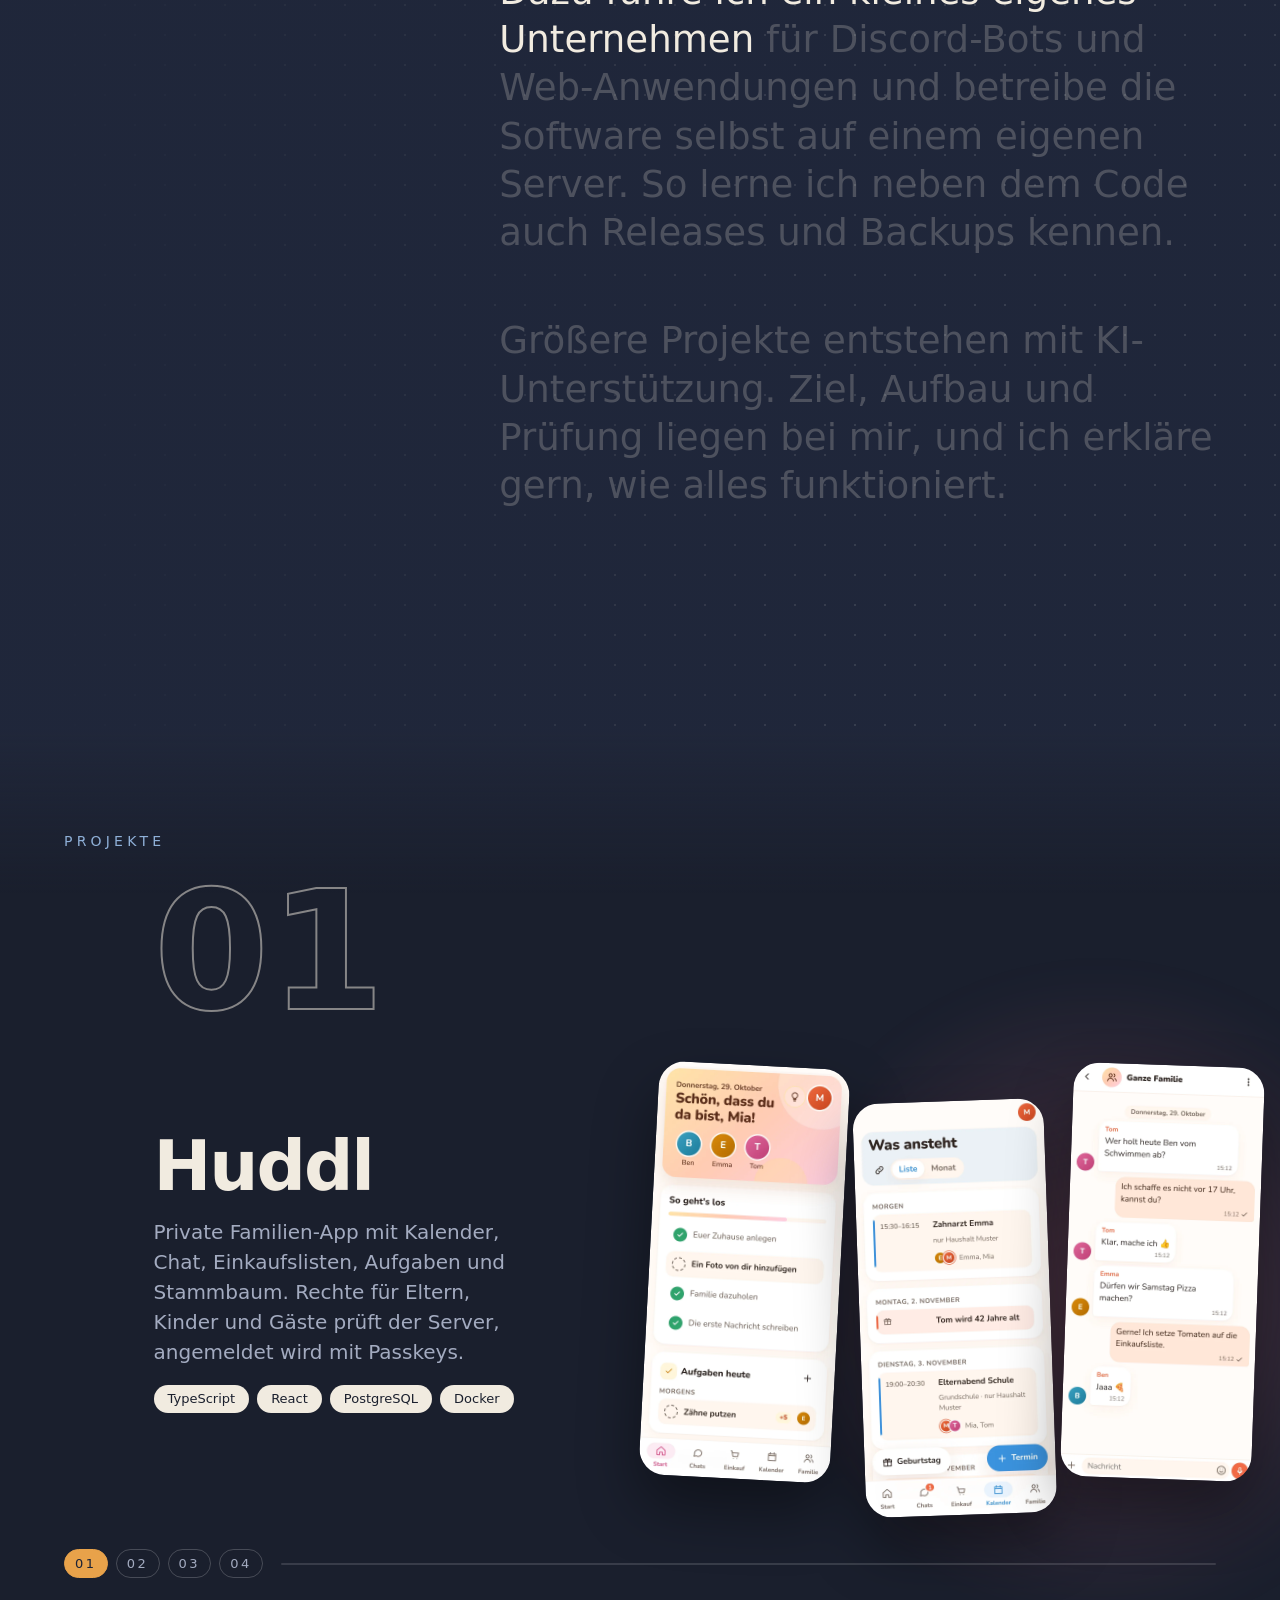
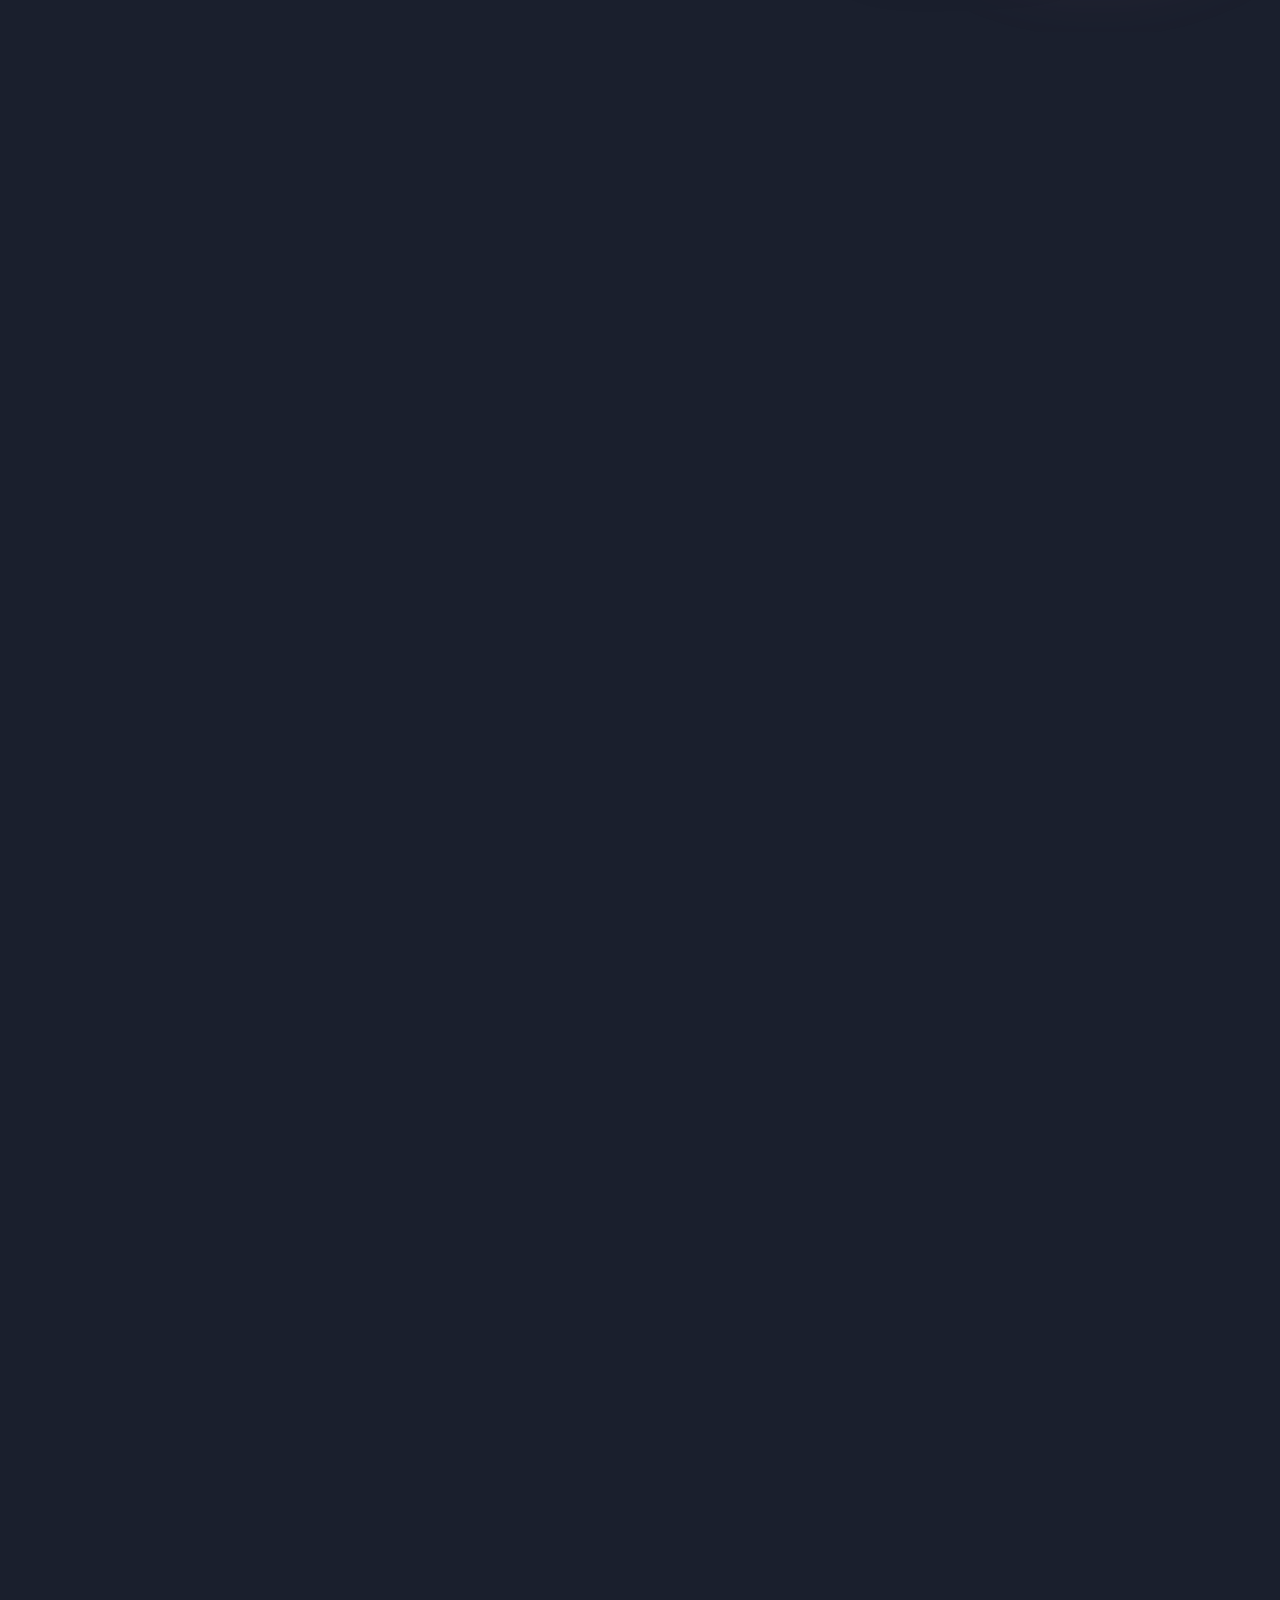
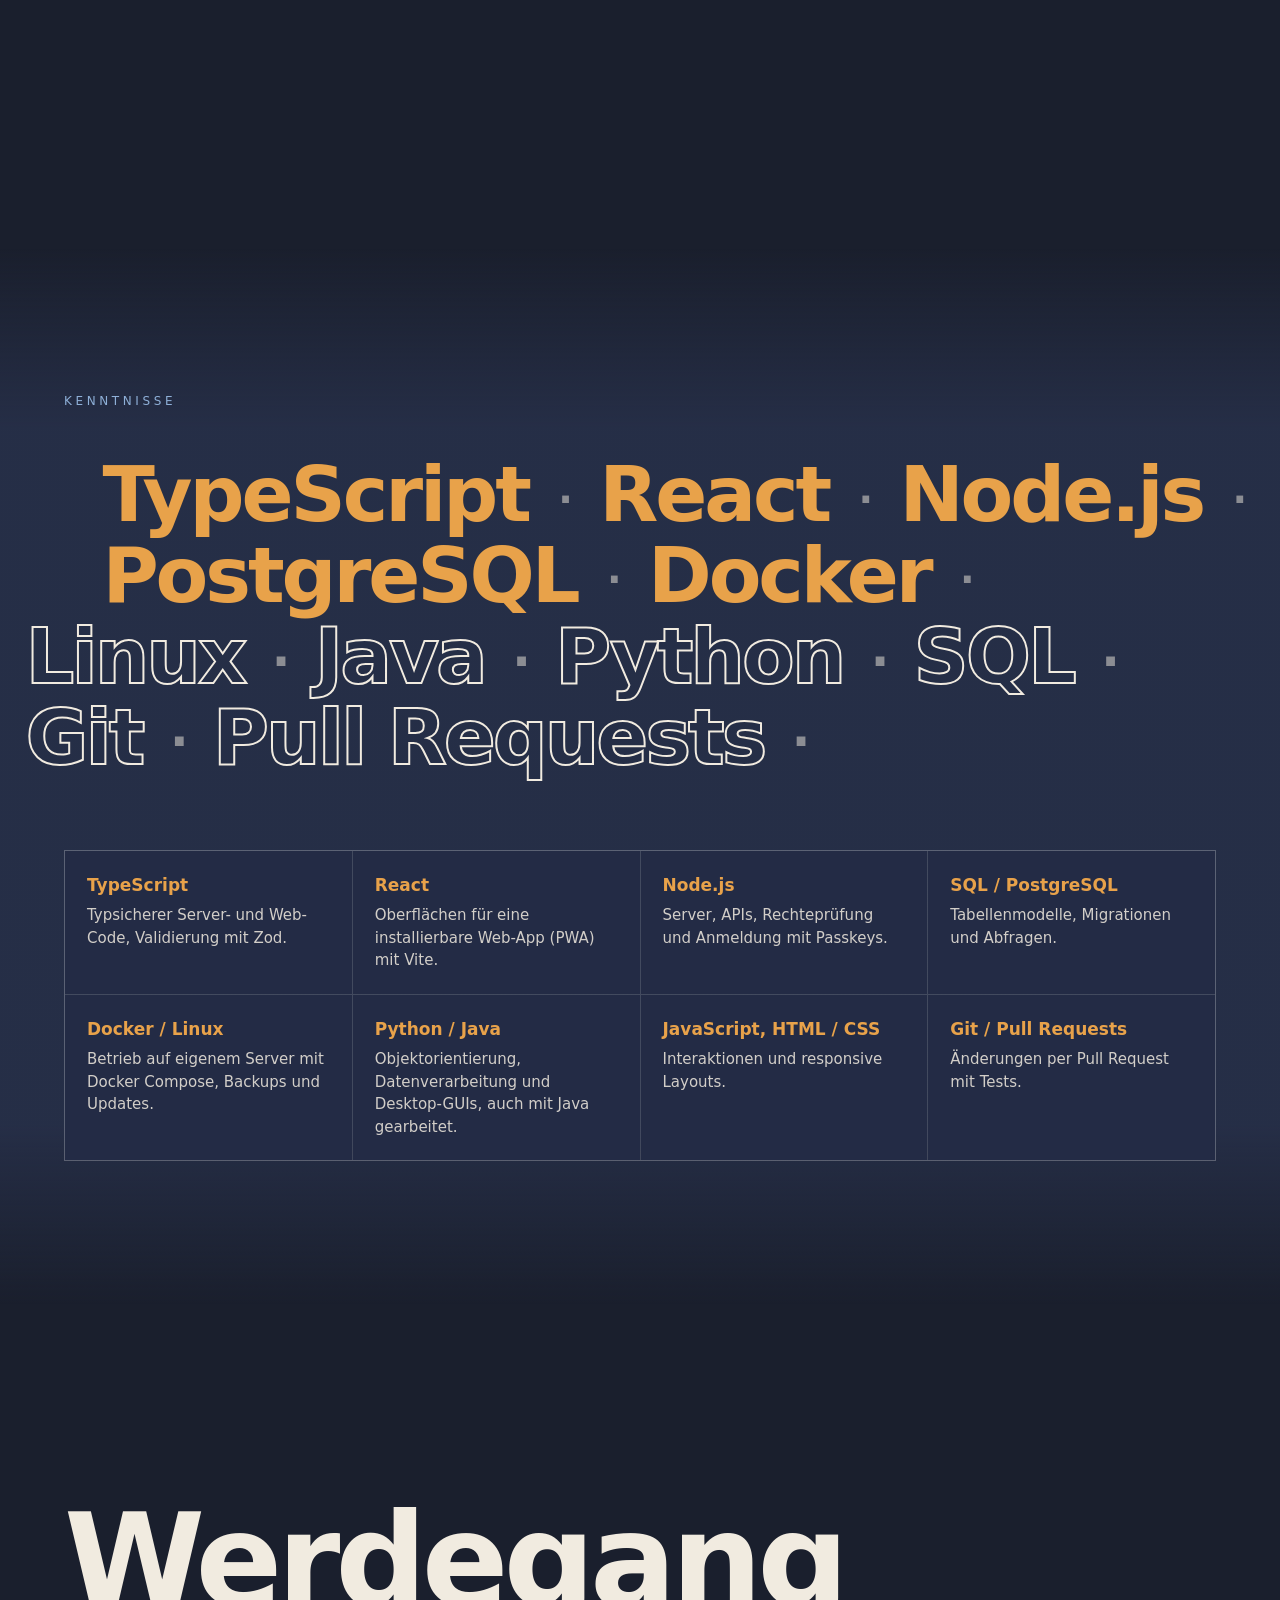
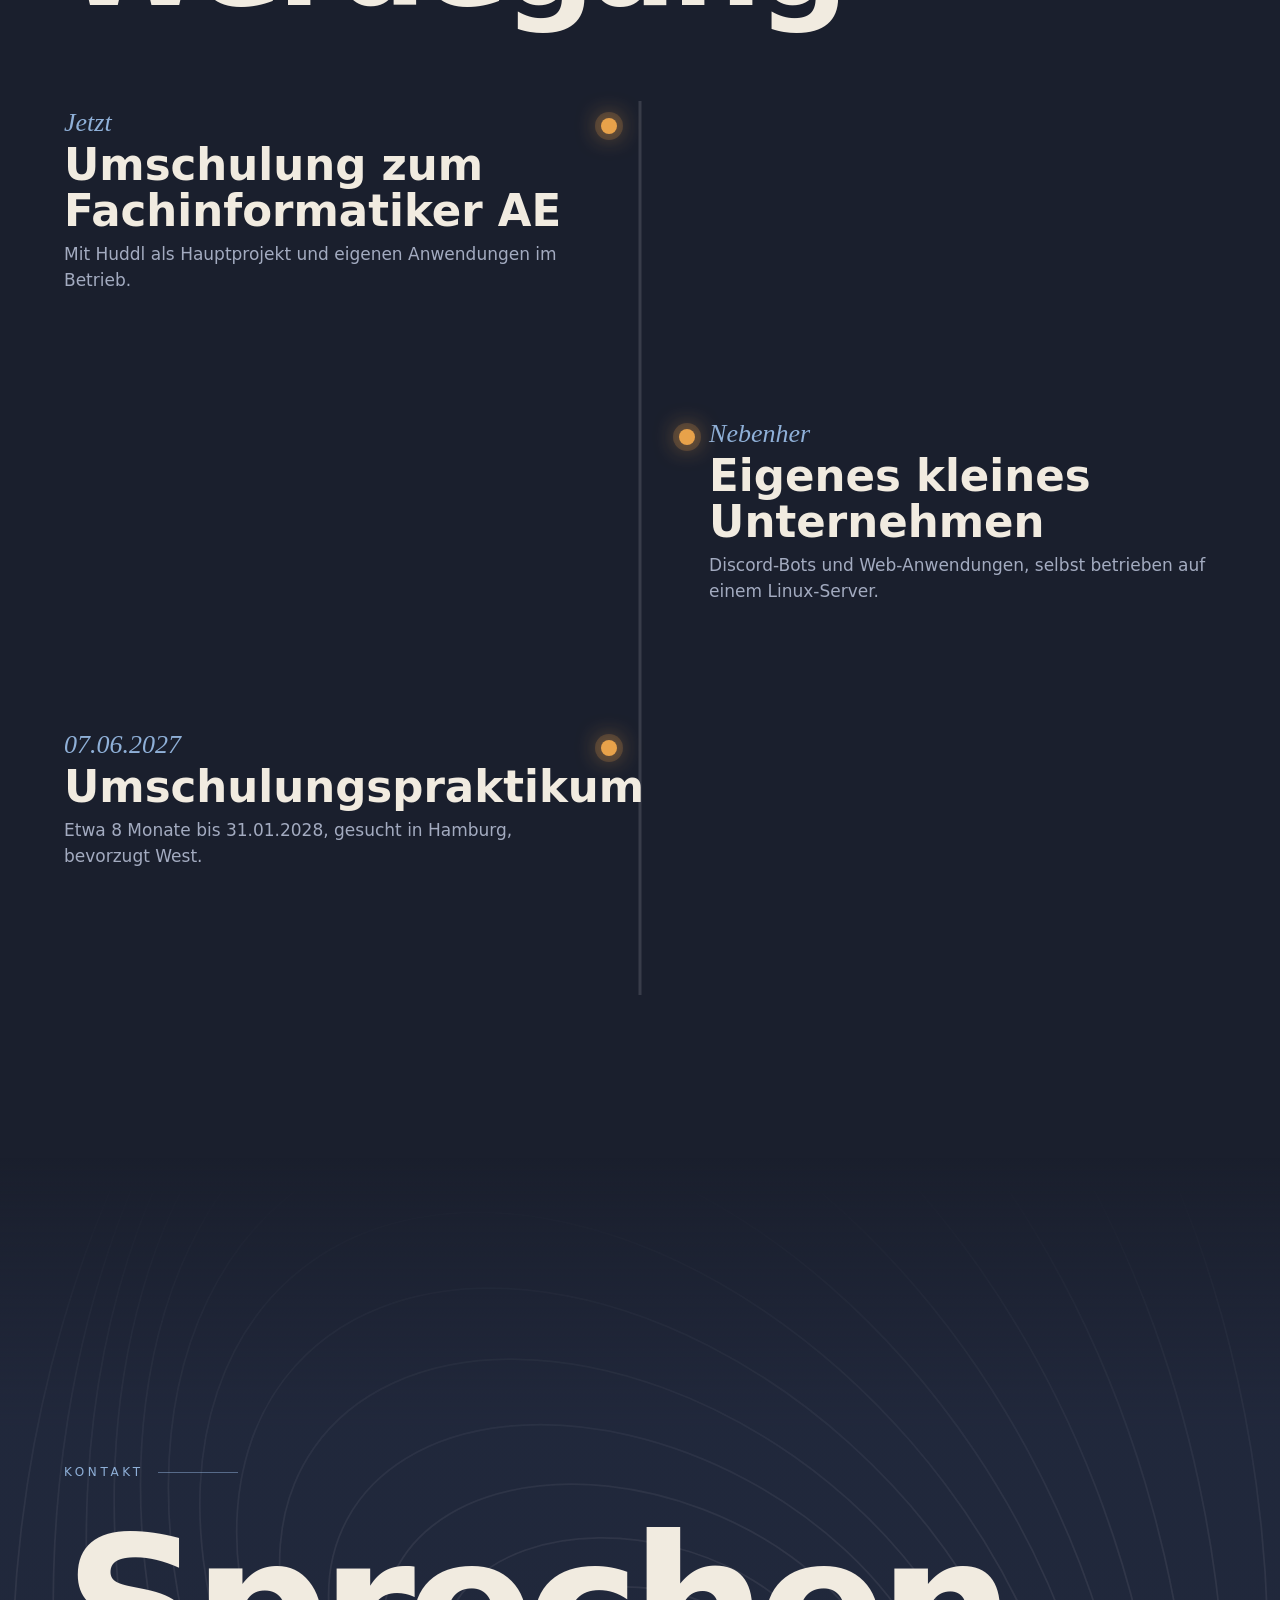
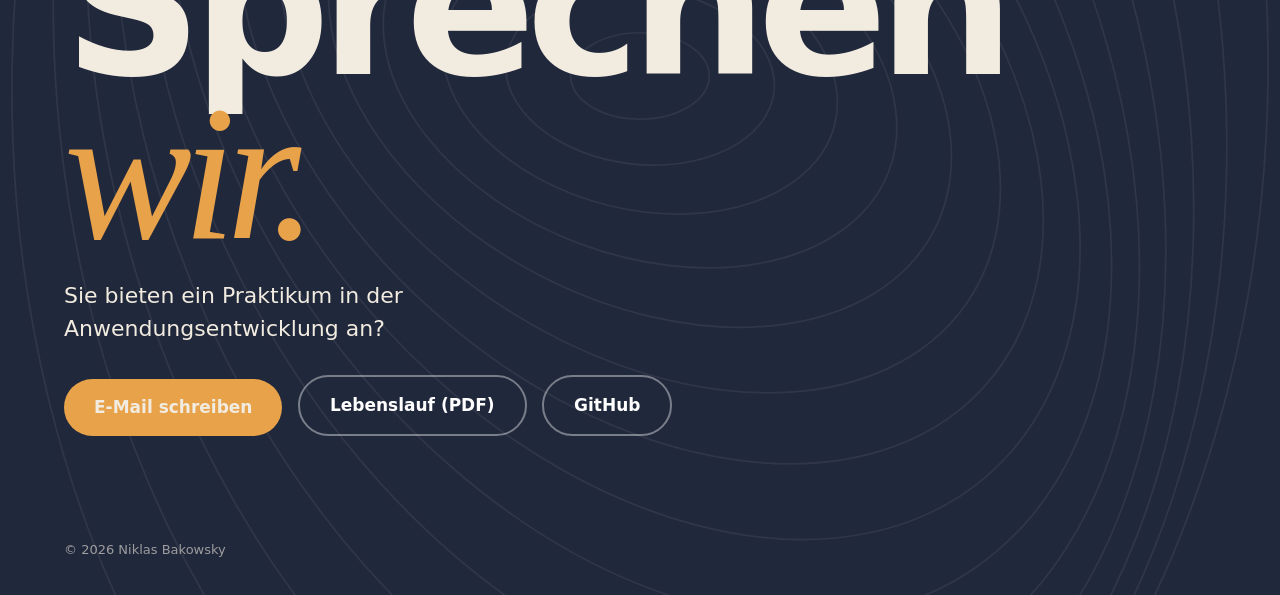
==== commit bd12a24b: "style: Einrückung" ====
--- a/index.html
+++ b/index.html
@@ -51,7 +51,7 @@
         </section>
 
         <section class="about" id="about">
-                        <div class="about-grid">
+            <div class="about-grid">
                 <h2>Über mich</h2>
                 <div id="about-text">
                     <p>Ich mache eine Umschulung zum Fachinformatiker für Anwendungsentwicklung und entwickle nebenbei eigene Anwendungen, zum Beispiel Huddl, eine Familien-App, die ich selbst betreibe.</p>
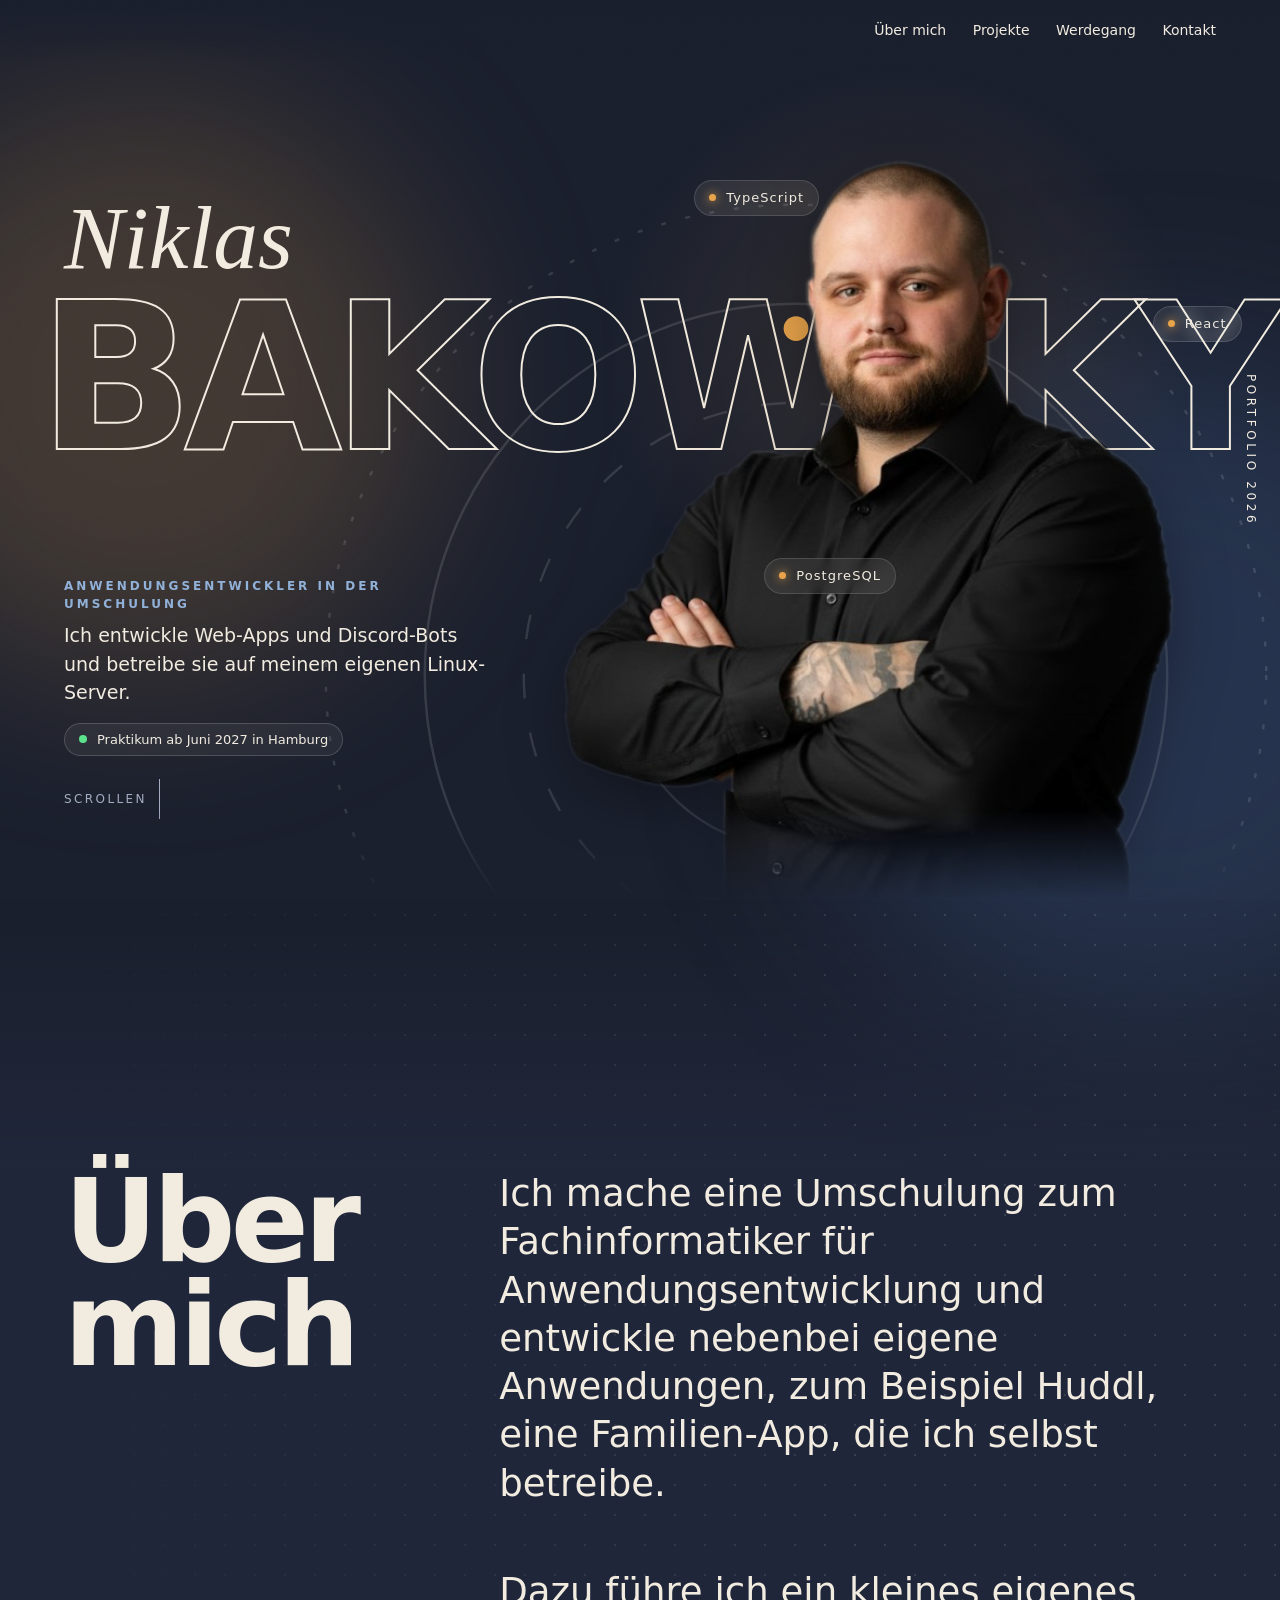
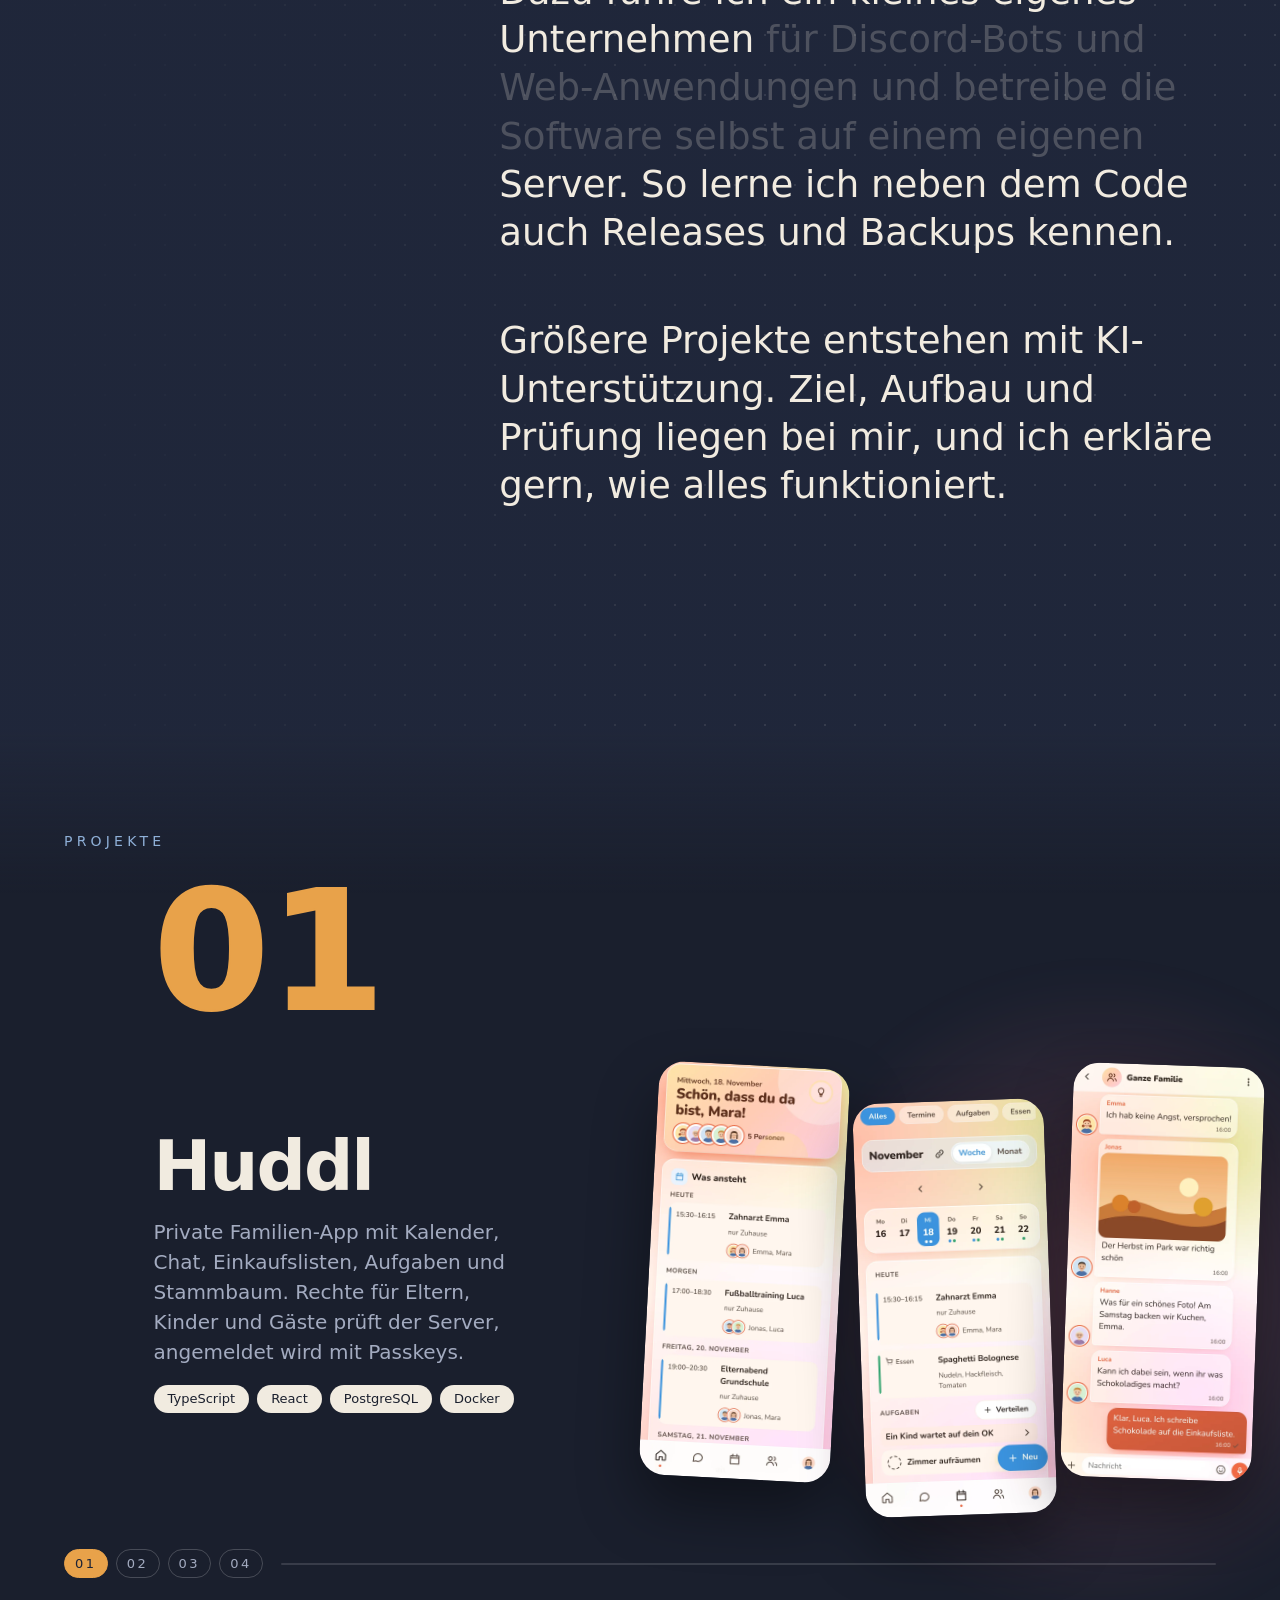
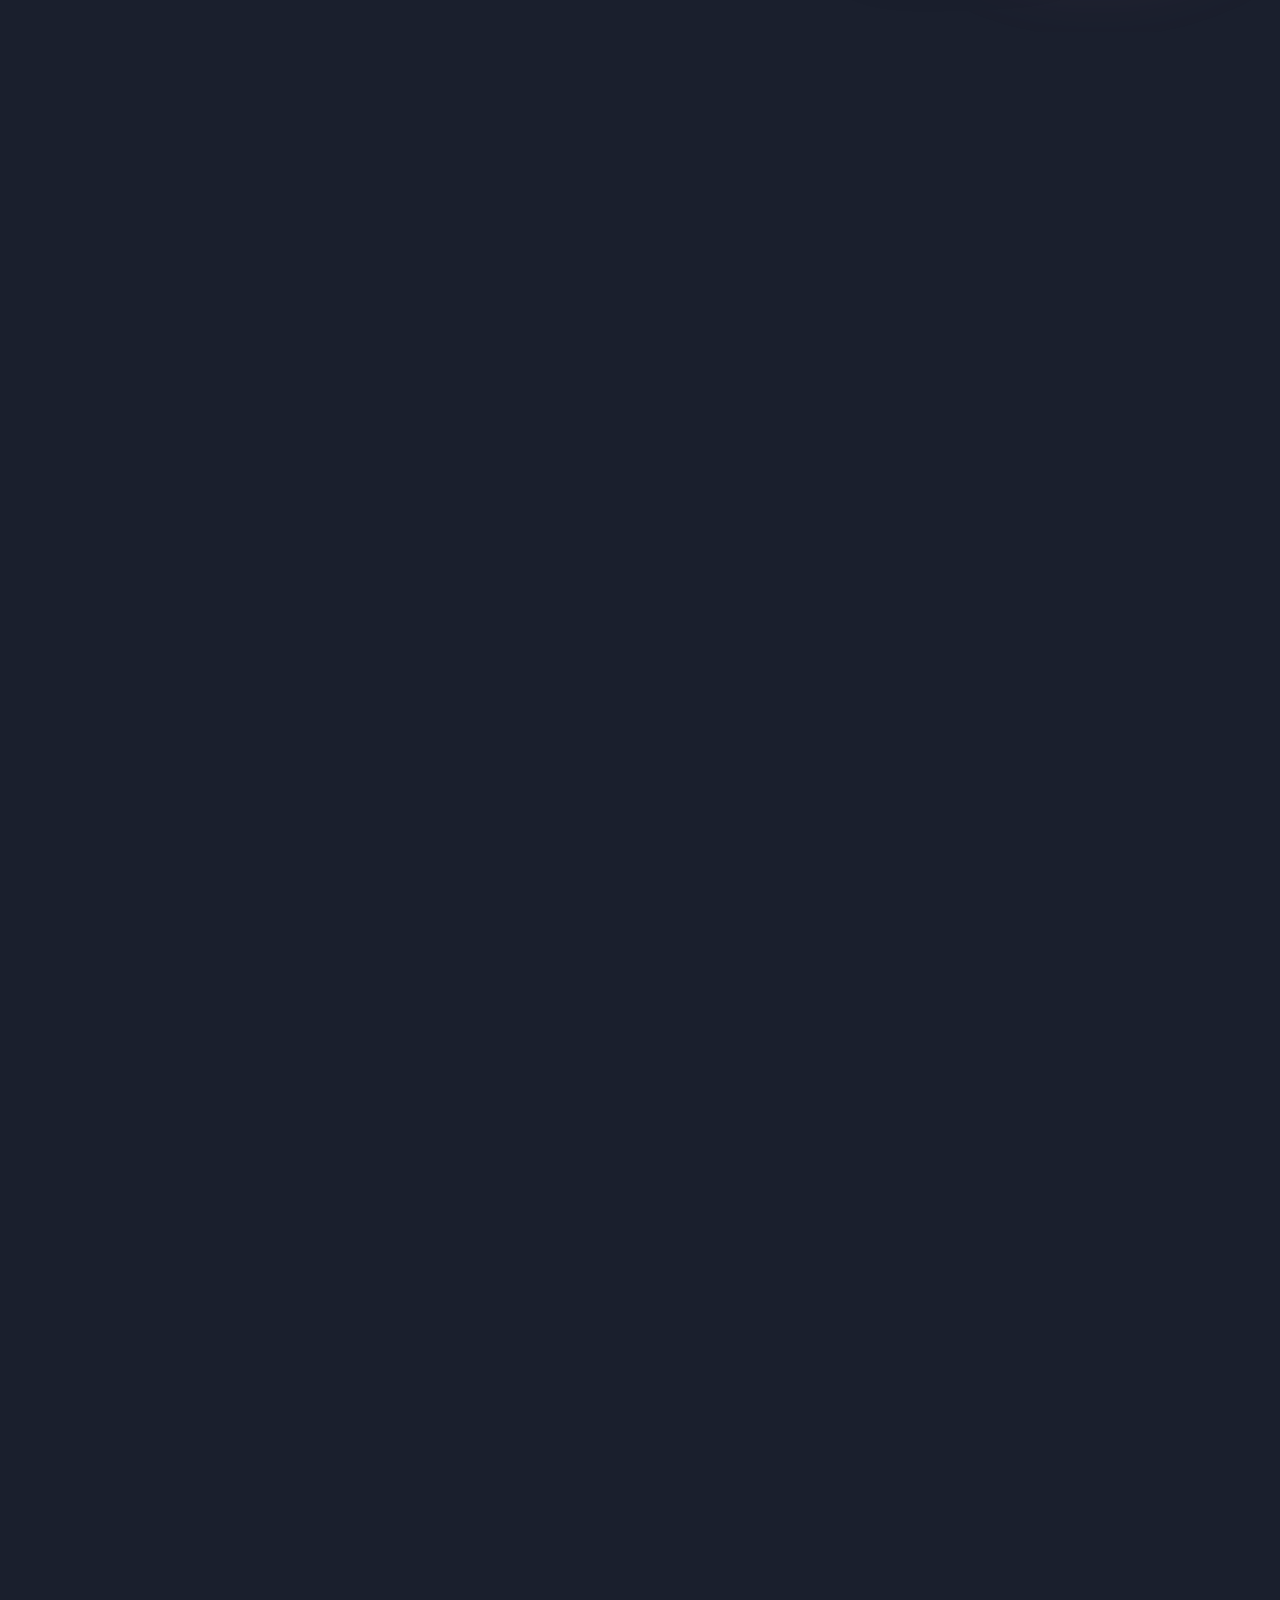
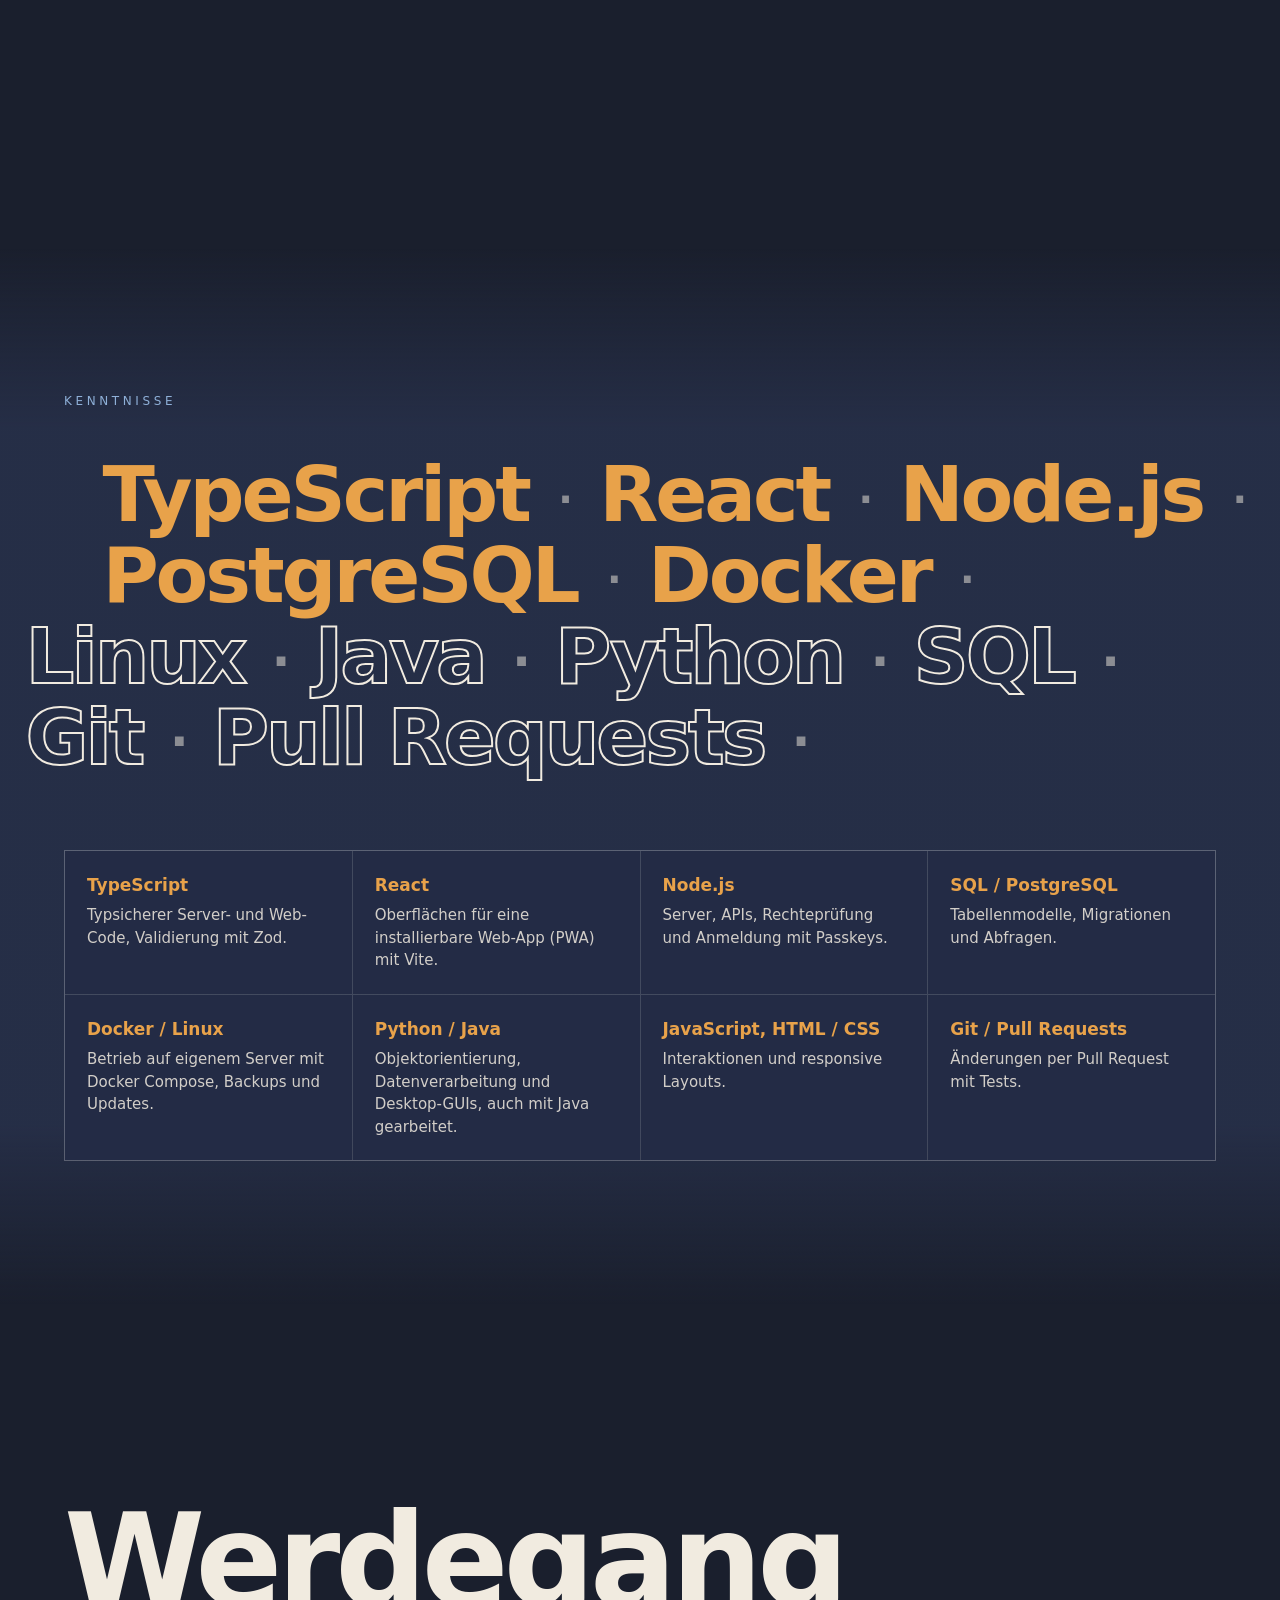
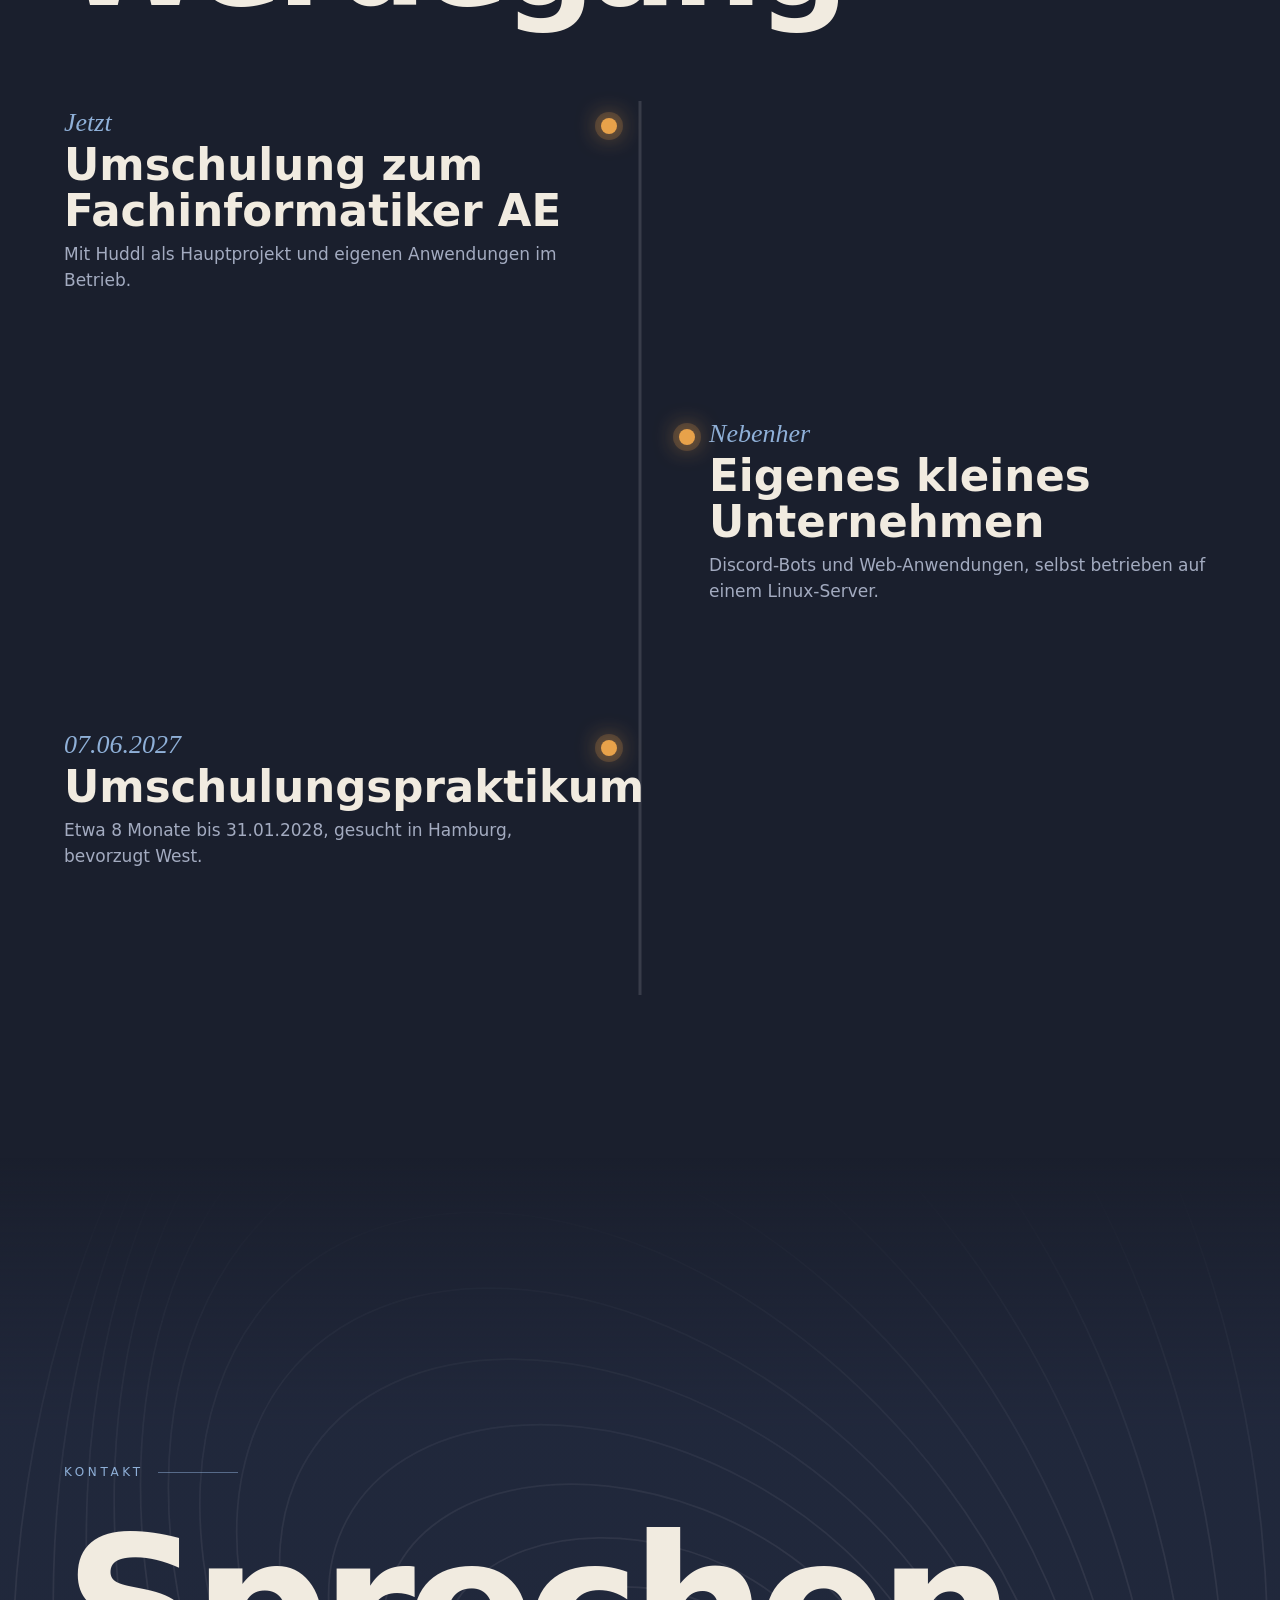
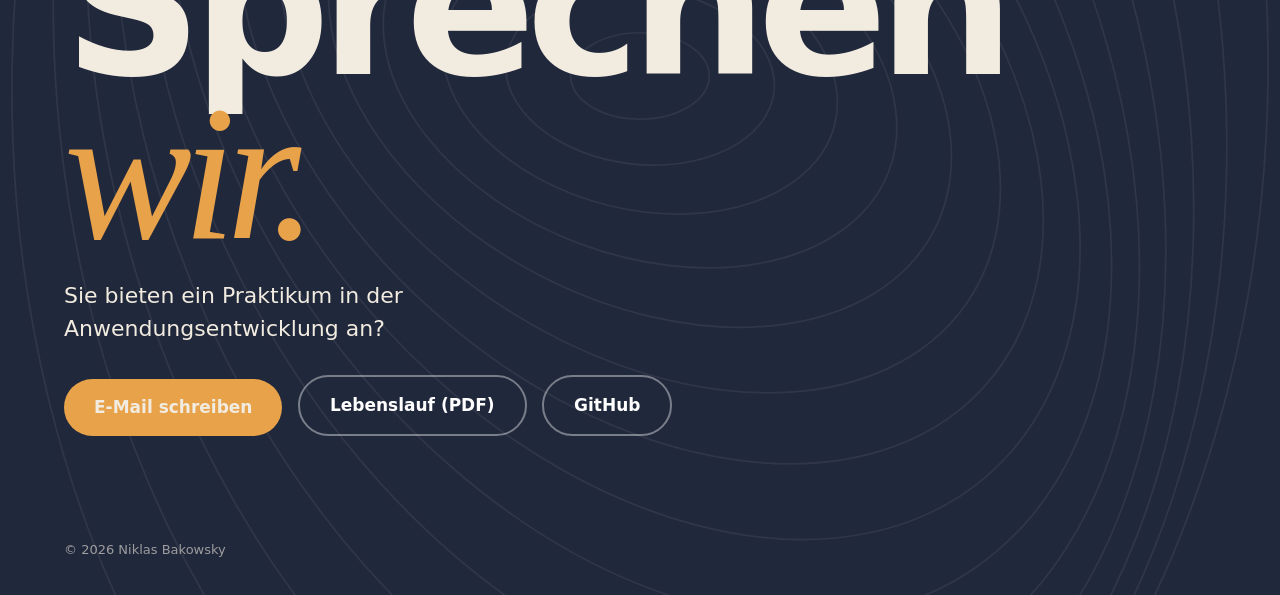
==== commit b2a05eeb: "refactor: orangenen Ball hinter dem Porträt entfernt" ====
--- a/index.html
+++ b/index.html
@@ -35,7 +35,6 @@
             </svg>
             <div class="forename">Niklas</div>
             <h1 class="surname" id="surname">BAKOWSKY</h1>
-            <div class="blob" id="blob"></div>
             <img id="portrait" src="assets/niklas.png" width="615" height="717" alt="Niklas Bakowsky">
             <div class="intro">
                 <span class="hello" id="hello" hidden></span>
--- a/neu.css
+++ b/neu.css
@@ -102,18 +102,6 @@
     z-index: 1;
 }
 
-.hero .blob {
-    position: absolute;
-    right: 9vw;
-    bottom: -12vh;
-    width: min(58vh,48vw);
-    aspect-ratio: 1;
-    border-radius: 46% 54% 50% 50%/55% 45% 55% 45%;
-    background: var(--amber);
-    z-index: 0;
-    will-change: transform;
-}
-
 .hero img {
     position: absolute;
     right: 5vw;
@@ -252,8 +240,15 @@
     color: transparent;
     -webkit-text-stroke: 2px var(--ink);
     opacity: .5;
+    transition: color .4s, opacity .4s, -webkit-text-stroke-color .4s;
     grid-column: 1/-1;
     margin-bottom: 1vh;
+}
+
+.project .project-index.on {
+    color: var(--amber);
+    -webkit-text-stroke-color: var(--amber);
+    opacity: 1;
 }
 
 .project h3 {
@@ -476,10 +471,6 @@
     }
     .hero img {
         height: 40vh;
-        right: -10vw;
-    }
-    .hero .blob {
-        width: 70vw;
         right: -10vw;
     }
     .hero .intro {
